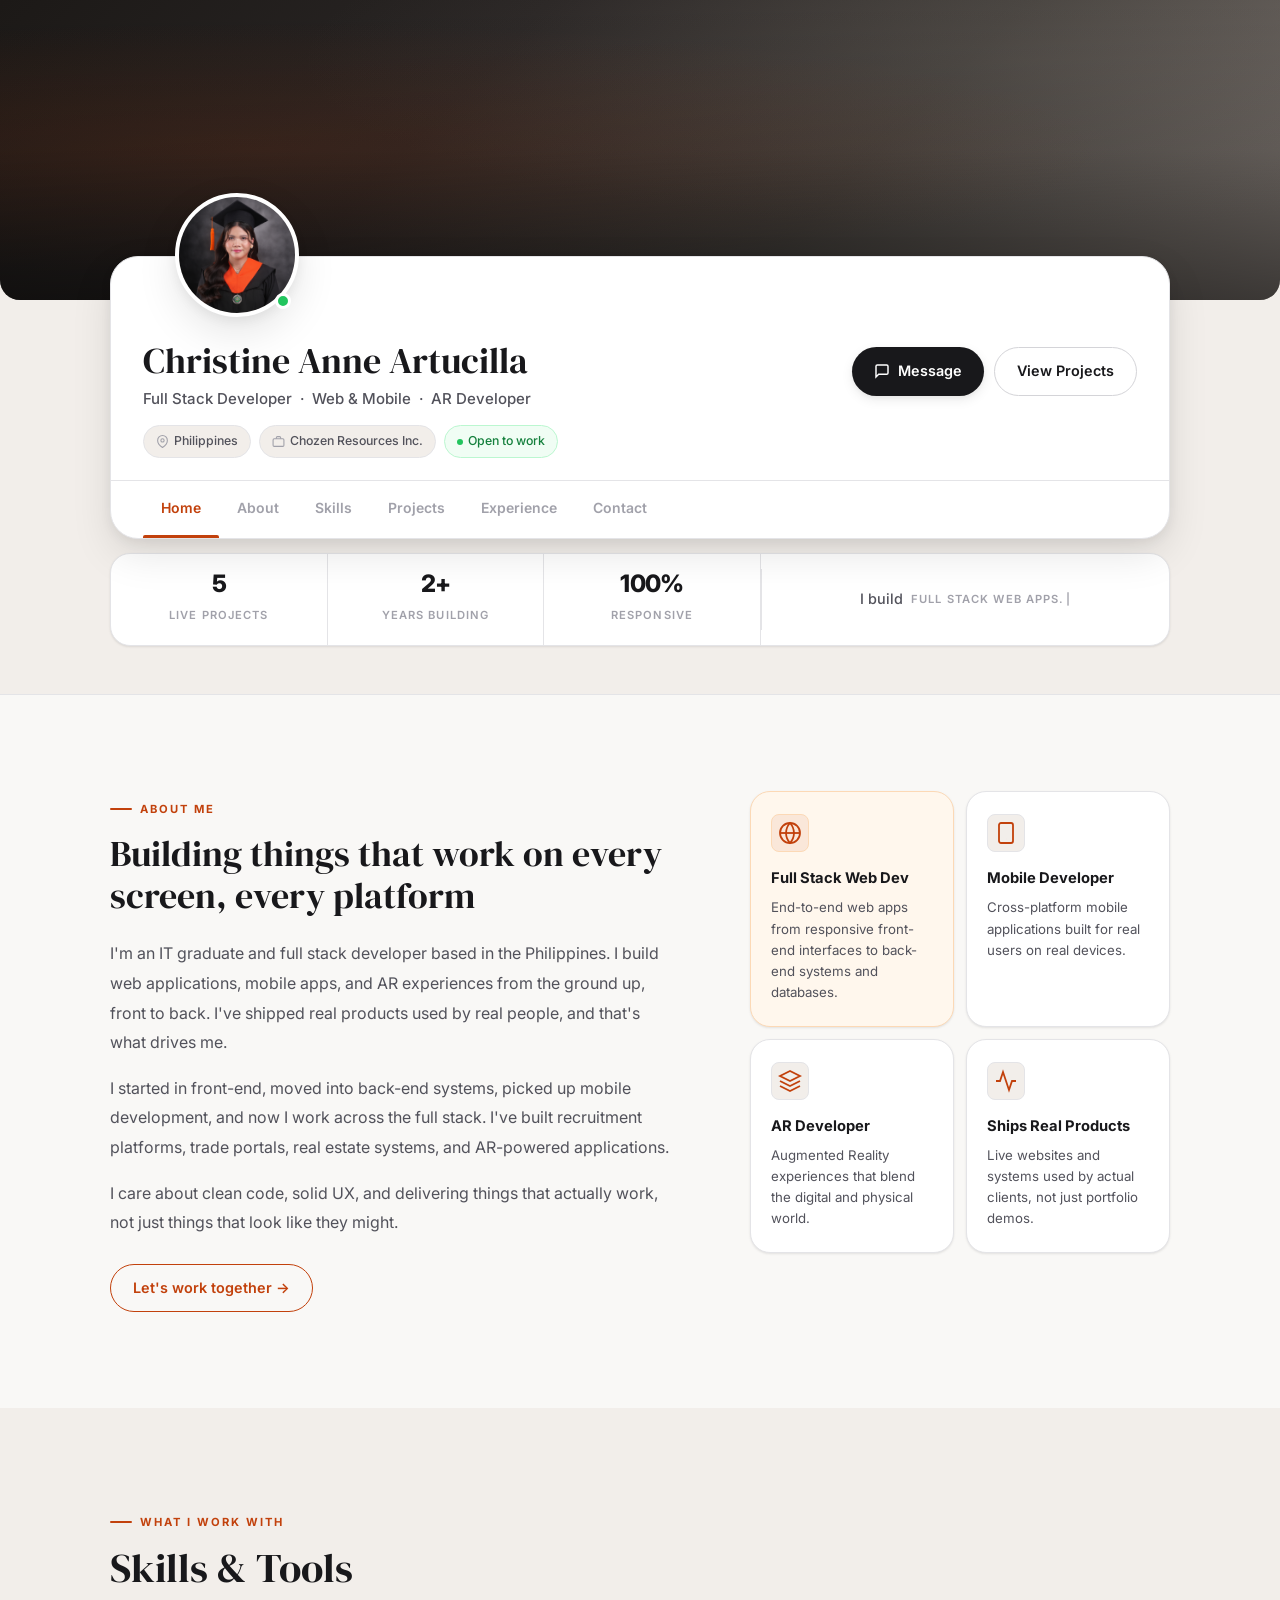
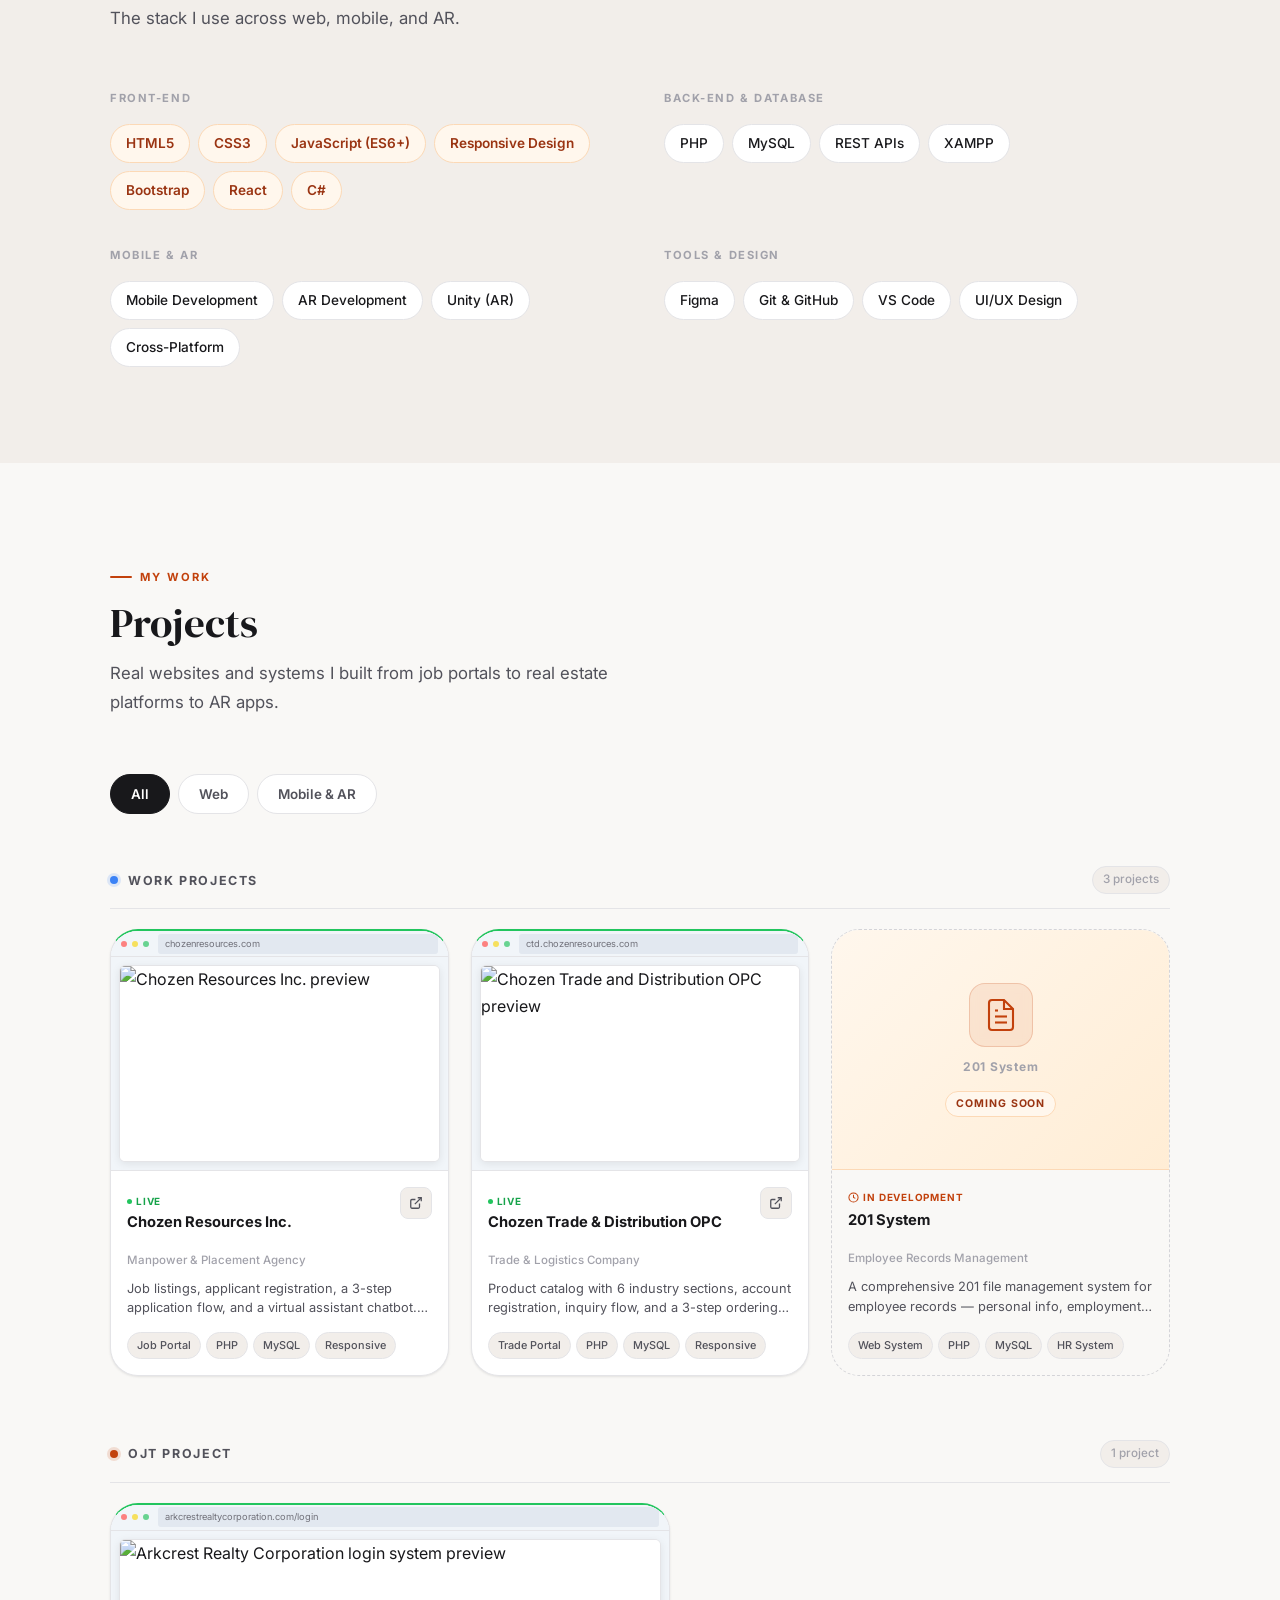
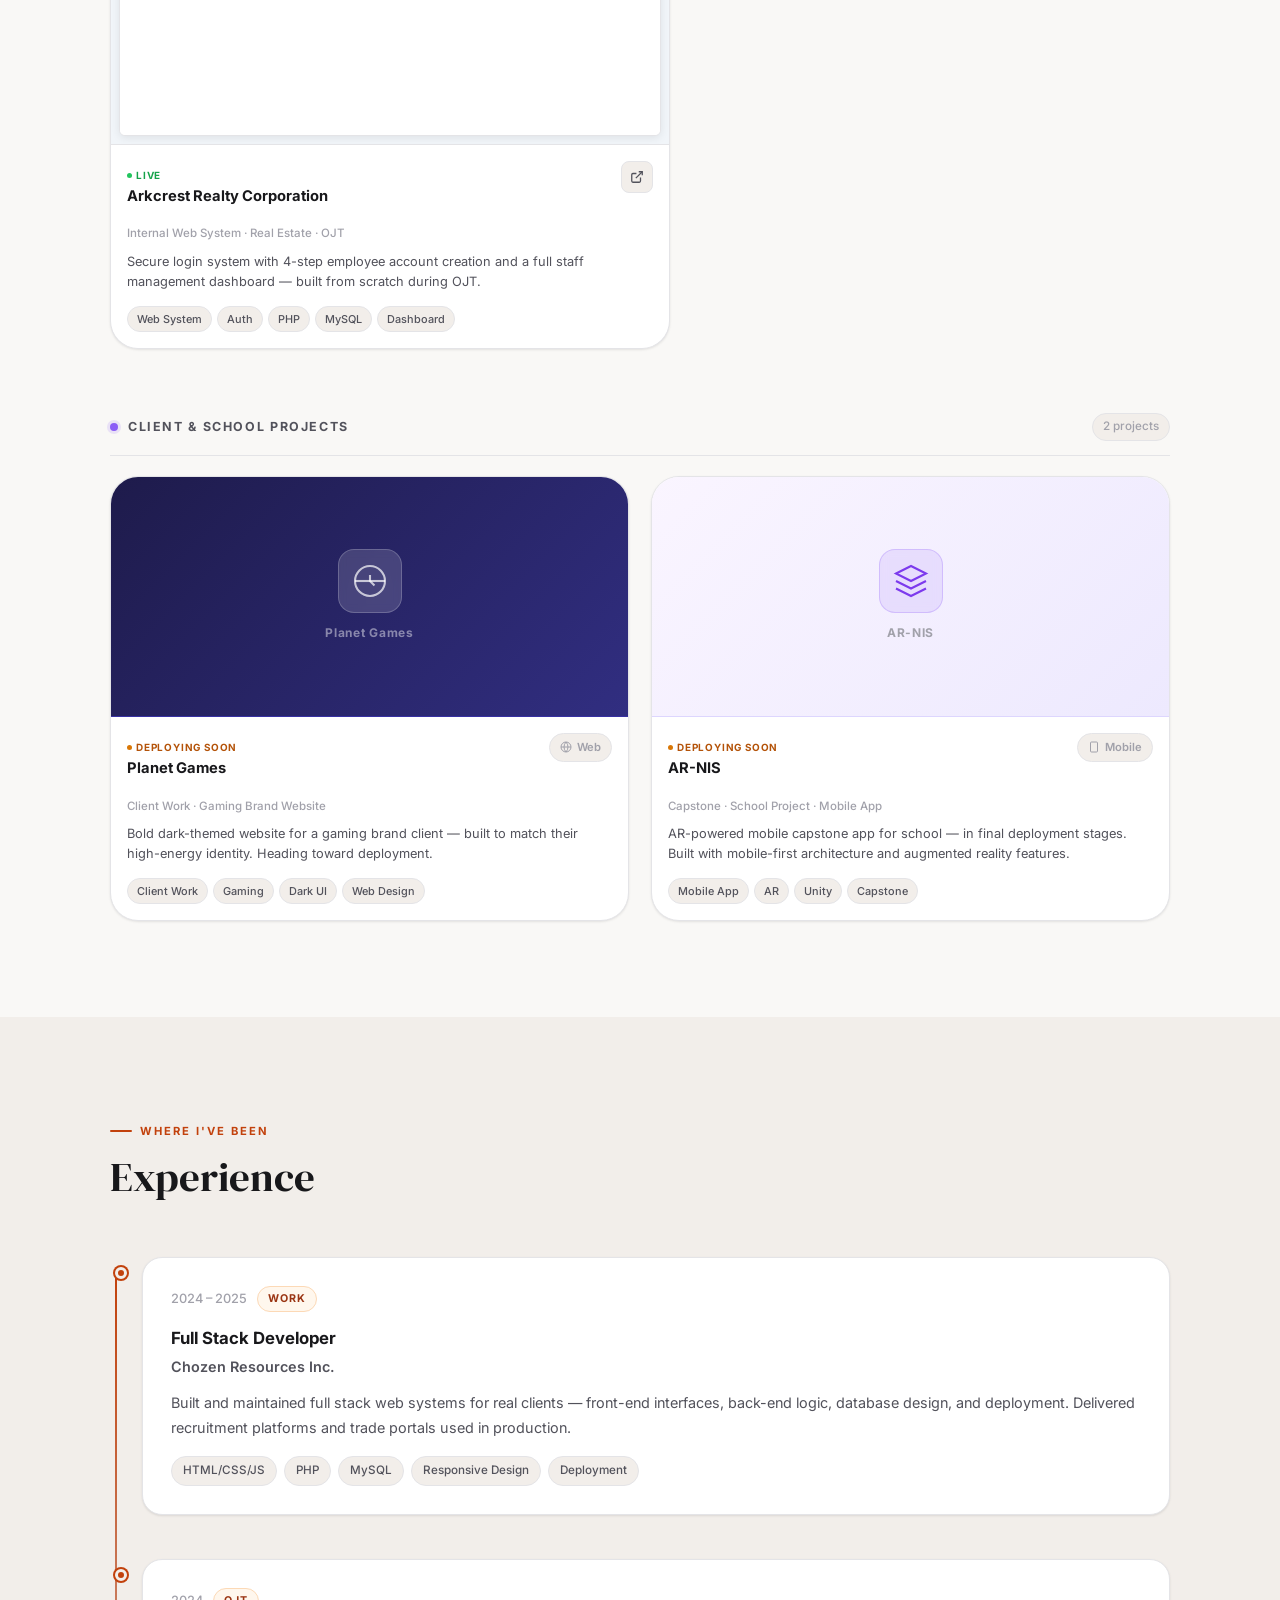
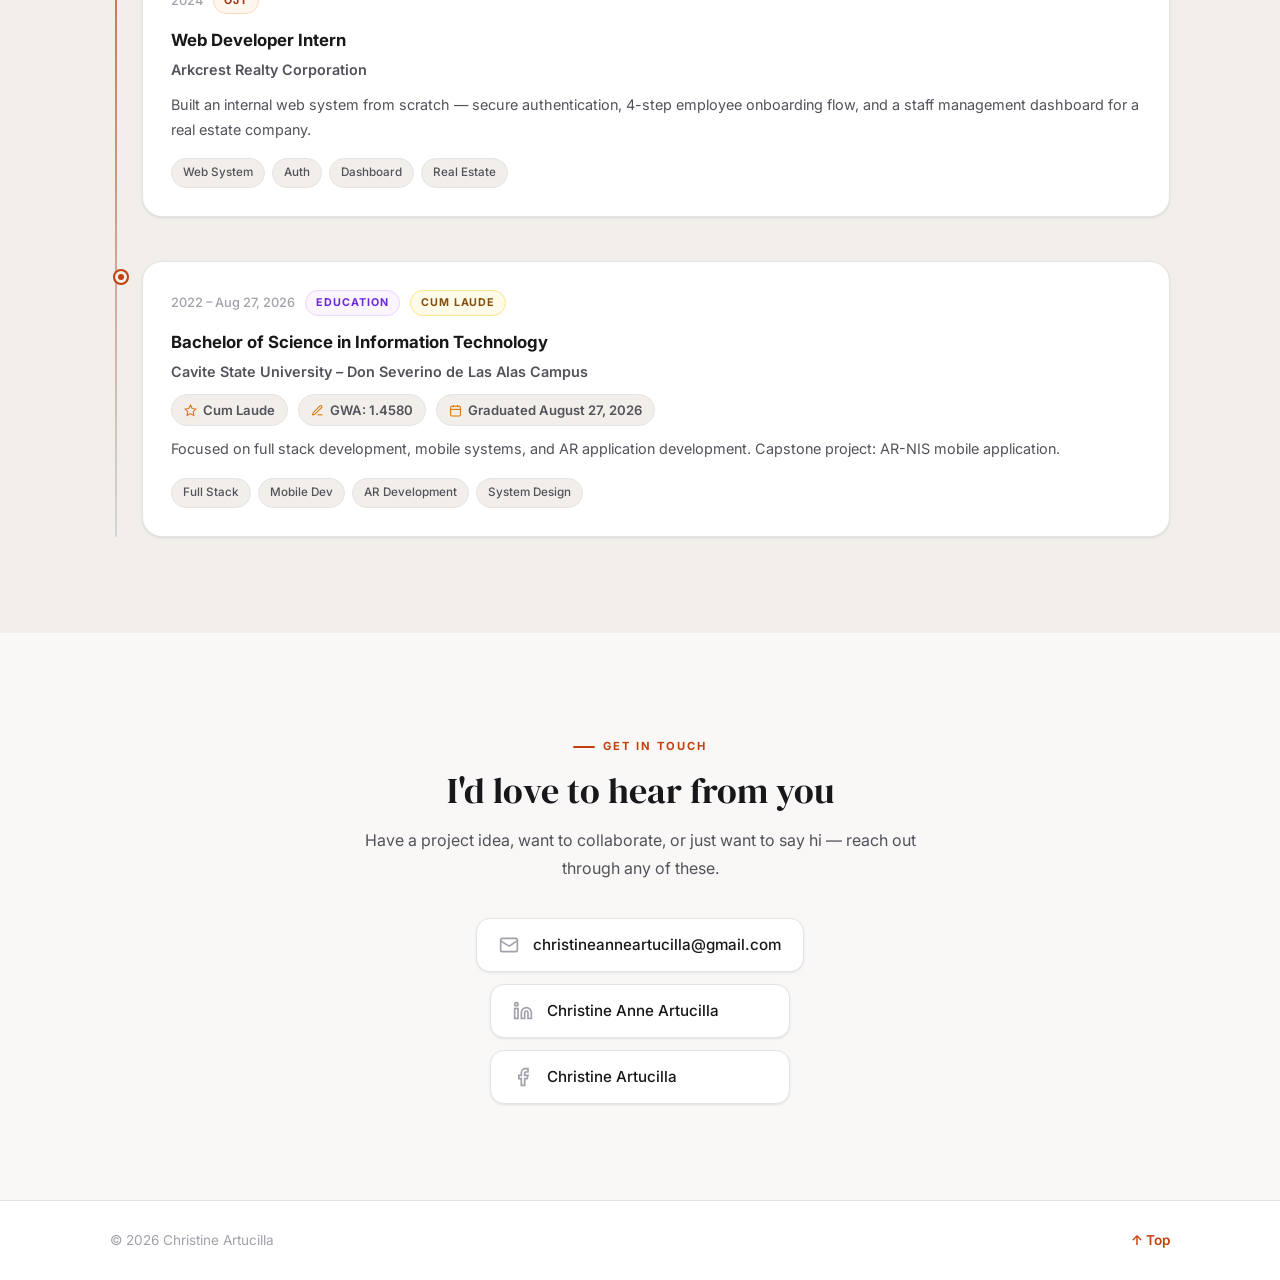
==== index.html @ 344e40ee "add QR code popups on contact links" ====
<!DOCTYPE html>
<html lang="en">
<head>
  <meta charset="UTF-8" />
  <meta name="viewport" content="width=device-width, initial-scale=1.0" />
  <title>Christine Anne Artucilla — Full Stack Developer</title>
  <link rel="preconnect" href="https://fonts.googleapis.com" />
  <link rel="preconnect" href="https://fonts.gstatic.com" crossorigin />
  <link href="https://fonts.googleapis.com/css2?family=DM+Serif+Display:ital@0;1&family=Inter:wght@400;500;600;700&display=swap" rel="stylesheet" />
  <link rel="stylesheet" href="css/style.css" />
</head>
<body>

  <main>

    <!-- ─── HERO ─────────────────────────────────────────── -->
    <section class="hero" id="hero" aria-label="Introduction">

      <!-- Cover photo -->
      <div class="cover-photo">
        <div class="cover-overlay" aria-hidden="true"></div>
        <!-- decorative text on cover -->
        <div class="cover-text" aria-hidden="true">
          <span>Full Stack Developer</span>
          <span>·</span>
          <span>Web &amp; Mobile</span>
          <span>·</span>
          <span>AR Developer</span>
          <span>·</span>
          <span>Philippines 🇵🇭</span>
        </div>
      </div>

      <!-- Profile card -->
      <div class="container">
        <div class="profile-card">

          <!-- Avatar -->
          <div class="profile-avatar-wrap">
            <img src="Profile/PROFILE 1.png" alt="Christine Artucilla" class="profile-avatar" id="profileAvatar" />
            <span class="profile-status-dot" aria-label="Available for opportunities"></span>
          </div>

          <!-- Info + actions row -->
          <div class="profile-info">
            <div class="profile-meta">
              <h1 class="profile-name">Christine Anne Artucilla</h1>
              <p class="profile-title">Full Stack Developer &nbsp;·&nbsp; Web &amp; Mobile &nbsp;·&nbsp; AR Developer</p>
              <div class="profile-badges">
                <span class="profile-badge">
                  <svg width="13" height="13" viewBox="0 0 24 24" fill="none" stroke="currentColor" stroke-width="2" aria-hidden="true"><path d="M21 10c0 7-9 13-9 13s-9-6-9-13a9 9 0 0 1 18 0z"/><circle cx="12" cy="10" r="3"/></svg>
                  Philippines
                </span>
                <span class="profile-badge">
                  <svg width="13" height="13" viewBox="0 0 24 24" fill="none" stroke="currentColor" stroke-width="2" aria-hidden="true"><rect x="2" y="7" width="20" height="14" rx="2"/><path d="M16 7V5a2 2 0 0 0-2-2h-4a2 2 0 0 0-2 2v2"/></svg>
                  Chozen Resources Inc.
                </span>
                <span class="profile-badge profile-badge--green">
                  <span class="mini-dot" aria-hidden="true"></span>
                  Open to work
                </span>
              </div>
            </div>

            <div class="profile-actions">
              <a href="#contact" class="btn btn-primary">
                <svg width="16" height="16" viewBox="0 0 24 24" fill="none" stroke="currentColor" stroke-width="2.2" aria-hidden="true"><path d="M21 15a2 2 0 0 1-2 2H7l-4 4V5a2 2 0 0 1 2-2h14a2 2 0 0 1 2 2z"/></svg>
                Message
              </a>
              <a href="#projects" class="btn btn-ghost">View Projects</a>
            </div>
          </div>

          <!-- Tabs -->
          <nav class="profile-tabs" aria-label="Profile sections">
            <a href="index.html"  class="profile-tab" data-tab="home">Home</a>
            <a href="#about"      class="profile-tab" data-tab="about">About</a>
            <a href="#skills"     class="profile-tab" data-tab="skills">Skills</a>
            <a href="#projects"   class="profile-tab" data-tab="projects">Projects</a>
            <a href="#experience" class="profile-tab" data-tab="experience">Experience</a>
            <a href="#contact"    class="profile-tab" data-tab="contact">Contact</a>
            <span class="tab-indicator" aria-hidden="true"></span>
          </nav>
        </div>

        <!-- Stats strip -->
        <div class="profile-stats">
          <div class="profile-stat">
            <strong>5</strong>
            <span>Live Projects</span>
          </div>
          <div class="profile-stat">
            <strong>2+</strong>
            <span>Years Building</span>
          </div>
          <div class="profile-stat">
            <strong>100%</strong>
            <span>Responsive</span>
          </div>
          <div class="profile-stat typed-stat">
            I build&nbsp;
            <span class="typed-wrap" aria-live="polite">
              <span id="typed"></span><span class="caret" aria-hidden="true">|</span>
            </span>
          </div>
        </div>
      </div>

    </section>

    <!-- ─── ABOUT ─────────────────────────────────────────── -->
    <section id="about" class="section" aria-labelledby="about-heading">
      <div class="container about-grid">

        <div class="about-text reveal">
          <span class="section-label">About me</span>
          <h2 id="about-heading">Building things that work on every screen, every platform</h2>
          <p>
            I'm an IT graduate and full stack developer based in the Philippines. I build web applications, mobile apps, and AR experiences from the ground up, front to back. I've shipped real products used by real people, and that's what drives me.
          </p>
          <p>
            I started in front-end, moved into back-end systems, picked up mobile development, and now I work across the full stack. I've built recruitment platforms, trade portals, real estate systems, and AR-powered applications.
          </p>
          <p>
            I care about clean code, solid UX, and delivering things that actually work, not just things that look like they might.
          </p>
          <a class="btn btn-outline" href="#contact">Let's work together →</a>
        </div>

        <div class="about-cards reveal reveal--delay">
          <div class="about-card about-card--accent">
            <div class="about-card-icon" aria-hidden="true">
              <svg width="24" height="24" viewBox="0 0 24 24" fill="none" stroke="currentColor" stroke-width="1.8"><circle cx="12" cy="12" r="10"/><line x1="2" y1="12" x2="22" y2="12"/><path d="M12 2a15.3 15.3 0 0 1 4 10 15.3 15.3 0 0 1-4 10 15.3 15.3 0 0 1-4-10 15.3 15.3 0 0 1 4-10z"/></svg>
            </div>
            <strong>Full Stack Web Dev</strong>
            <p>End-to-end web apps from responsive front-end interfaces to back-end systems and databases.</p>
          </div>
          <div class="about-card">
            <div class="about-card-icon" aria-hidden="true">
              <svg width="24" height="24" viewBox="0 0 24 24" fill="none" stroke="currentColor" stroke-width="1.8"><rect x="5" y="2" width="14" height="20" rx="2"/><line x1="12" y1="18" x2="12.01" y2="18"/></svg>
            </div>
            <strong>Mobile Developer</strong>
            <p>Cross-platform mobile applications built for real users on real devices.</p>
          </div>
          <div class="about-card">
            <div class="about-card-icon" aria-hidden="true">
              <svg width="24" height="24" viewBox="0 0 24 24" fill="none" stroke="currentColor" stroke-width="1.8"><path d="M12 2L2 7l10 5 10-5-10-5z"/><path d="M2 17l10 5 10-5"/><path d="M2 12l10 5 10-5"/></svg>
            </div>
            <strong>AR Developer</strong>
            <p>Augmented Reality experiences that blend the digital and physical world.</p>
          </div>
          <div class="about-card">
            <div class="about-card-icon" aria-hidden="true">
              <svg width="24" height="24" viewBox="0 0 24 24" fill="none" stroke="currentColor" stroke-width="1.8"><polyline points="22 12 18 12 15 21 9 3 6 12 2 12"/></svg>
            </div>
            <strong>Ships Real Products</strong>
            <p>Live websites and systems used by actual clients, not just portfolio demos.</p>
          </div>
        </div>

      </div>
    </section>

    <!-- ─── SKILLS ─────────────────────────────────────────── -->
    <section id="skills" class="section section-tinted" aria-labelledby="skills-heading">
      <div class="container">
        <div class="section-intro reveal">
          <span class="section-label">What I work with</span>
          <h2 id="skills-heading">Skills &amp; Tools</h2>
          <p>The stack I use across web, mobile, and AR.</p>
        </div>

        <div class="skills-grid reveal">
          <div class="skill-group">
            <h3 class="skill-group-title">Front-End</h3>
            <div class="skill-pills">
              <span class="skill-pill skill-pill--core">HTML5</span>
              <span class="skill-pill skill-pill--core">CSS3</span>
              <span class="skill-pill skill-pill--core">JavaScript (ES6+)</span>
              <span class="skill-pill skill-pill--core">Responsive Design</span>
              <span class="skill-pill skill-pill--core">Bootstrap</span>
              <span class="skill-pill skill-pill--core">React</span>
              <span class="skill-pill skill-pill--core">C#</span>
            </div>
          </div>
          <div class="skill-group">
            <h3 class="skill-group-title">Back-End &amp; Database</h3>
            <div class="skill-pills">
              <span class="skill-pill">PHP</span>
              <span class="skill-pill">MySQL</span>
              <span class="skill-pill">REST APIs</span>
              <span class="skill-pill">XAMPP</span>
            </div>
          </div>
          <div class="skill-group">
            <h3 class="skill-group-title">Mobile &amp; AR</h3>
            <div class="skill-pills">
              <span class="skill-pill">Mobile Development</span>
              <span class="skill-pill">AR Development</span>
              <span class="skill-pill">Unity (AR)</span>
              <span class="skill-pill">Cross-Platform</span>
            </div>
          </div>
          <div class="skill-group">
            <h3 class="skill-group-title">Tools &amp; Design</h3>
            <div class="skill-pills">
              <span class="skill-pill">Figma</span>
              <span class="skill-pill">Git &amp; GitHub</span>
              <span class="skill-pill">VS Code</span>
              <span class="skill-pill">UI/UX Design</span>
            </div>
          </div>
        </div>
      </div>
    </section>

    <!-- ─── PROJECTS ─────────────────────────────────────────── -->
    <section id="projects" class="section" aria-labelledby="projects-heading">
      <div class="container">

        <div class="section-intro reveal">
          <span class="section-label">My work</span>
          <h2 id="projects-heading">Projects</h2>
          <p>Real websites and systems I built from job portals to real estate platforms to AR apps.</p>
        </div>

        <!-- ── Filter tabs ── -->
        <div class="proj-filters reveal">
          <button class="proj-filter proj-filter--active" data-filter="all">All</button>
          <button class="proj-filter" data-filter="web">Web</button>
          <button class="proj-filter" data-filter="mobile">Mobile &amp; AR</button>
        </div>

        <!-- ══ WORK PROJECTS ══ -->
        <div class="proj-group reveal" data-group="work">
          <div class="proj-group-header">
            <span class="proj-group-dot proj-group-dot--blue"></span>
            <span class="proj-group-title">Work Projects</span>
            <span class="proj-group-count">3 projects</span>
          </div>

          <div class="proj-3col-grid">

            <!-- Chozen Resources -->
            <article class="proj-card proj-card--live" data-tags="web">
              <a href="https://chozenresources.com" target="_blank" rel="noopener noreferrer"
                 class="proj-thumb" aria-label="Open Chozen Resources Inc.">
                <div class="proj-browser-bar" aria-hidden="true">
                  <span class="dot r"></span><span class="dot y"></span><span class="dot g"></span>
                  <span class="proj-url">chozenresources.com</span>
                </div>
                <div class="proj-thumb-frame">
                  <img
                    src="https://api.microlink.io/?url=https://chozenresources.com&screenshot=true&meta=false&embed=screenshot.url&type=png"
                    alt="Chozen Resources Inc. preview"
                    class="proj-thumb-img"
                    loading="lazy"
                  />
                  <div class="proj-thumb-overlay" aria-hidden="true">
                    <span class="proj-visit-pill">
                      <svg width="12" height="12" viewBox="0 0 24 24" fill="none" stroke="currentColor" stroke-width="2.5"><path d="M18 13v6a2 2 0 0 1-2 2H5a2 2 0 0 1-2-2V8a2 2 0 0 1 2-2h6"/><polyline points="15 3 21 3 21 9"/><line x1="10" y1="14" x2="21" y2="3"/></svg>
                      Visit live site
                    </span>
                  </div>
                </div>
              </a>
              <div class="proj-body">
                <div class="proj-top">
                  <div>
                    <div class="proj-status proj-status--live">
                      <span class="proj-status-dot"></span>Live
                    </div>
                    <h3 class="proj-name">Chozen Resources Inc.</h3>
                    <p class="proj-role">Manpower &amp; Placement Agency</p>
                  </div>
                  <a href="https://chozenresources.com" target="_blank" rel="noopener noreferrer" class="proj-link-btn" aria-label="Visit Chozen Resources">
                    <svg width="14" height="14" viewBox="0 0 24 24" fill="none" stroke="currentColor" stroke-width="2.2"><path d="M18 13v6a2 2 0 0 1-2 2H5a2 2 0 0 1-2-2V8a2 2 0 0 1 2-2h6"/><polyline points="15 3 21 3 21 9"/><line x1="10" y1="14" x2="21" y2="3"/></svg>
                  </a>
                </div>
                <p class="proj-desc">Job listings, applicant registration, a 3-step application flow, and a virtual assistant chatbot. DOLE &amp; SEC registered.</p>
                <div class="proj-tags">
                  <span>Job Portal</span><span>PHP</span><span>MySQL</span><span>Responsive</span>
                </div>
              </div>
            </article>

            <!-- Chozen Trade -->
            <article class="proj-card proj-card--live" data-tags="web">
              <a href="https://ctd.chozenresources.com" target="_blank" rel="noopener noreferrer"
                 class="proj-thumb" aria-label="Open Chozen Trade and Distribution OPC">
                <div class="proj-browser-bar" aria-hidden="true">
                  <span class="dot r"></span><span class="dot y"></span><span class="dot g"></span>
                  <span class="proj-url">ctd.chozenresources.com</span>
                </div>
                <div class="proj-thumb-frame">
                  <img
                    src="https://api.microlink.io/?url=https://ctd.chozenresources.com&screenshot=true&meta=false&embed=screenshot.url&type=png"
                    alt="Chozen Trade and Distribution OPC preview"
                    class="proj-thumb-img"
                    loading="lazy"
                  />
                  <div class="proj-thumb-overlay" aria-hidden="true">
                    <span class="proj-visit-pill">
                      <svg width="12" height="12" viewBox="0 0 24 24" fill="none" stroke="currentColor" stroke-width="2.5"><path d="M18 13v6a2 2 0 0 1-2 2H5a2 2 0 0 1-2-2V8a2 2 0 0 1 2-2h6"/><polyline points="15 3 21 3 21 9"/><line x1="10" y1="14" x2="21" y2="3"/></svg>
                      Visit live site
                    </span>
                  </div>
                </div>
              </a>
              <div class="proj-body">
                <div class="proj-top">
                  <div>
                    <div class="proj-status proj-status--live">
                      <span class="proj-status-dot"></span>Live
                    </div>
                    <h3 class="proj-name">Chozen Trade &amp; Distribution OPC</h3>
                    <p class="proj-role">Trade &amp; Logistics Company</p>
                  </div>
                  <a href="https://ctd.chozenresources.com" target="_blank" rel="noopener noreferrer" class="proj-link-btn" aria-label="Visit Chozen Trade">
                    <svg width="14" height="14" viewBox="0 0 24 24" fill="none" stroke="currentColor" stroke-width="2.2"><path d="M18 13v6a2 2 0 0 1-2 2H5a2 2 0 0 1-2-2V8a2 2 0 0 1 2-2h6"/><polyline points="15 3 21 3 21 9"/><line x1="10" y1="14" x2="21" y2="3"/></svg>
                  </a>
                </div>
                <p class="proj-desc">Product catalog with 6 industry sections, account registration, inquiry flow, and a 3-step ordering process. SEC &amp; DTI registered.</p>
                <div class="proj-tags">
                  <span>Trade Portal</span><span>PHP</span><span>MySQL</span><span>Responsive</span>
                </div>
              </div>
            </article>

            <!-- 201 System — coming soon -->
            <article class="proj-card proj-card--coming" data-tags="web">
              <div class="proj-thumb proj-thumb--placeholder proj-thumb--warm">
                <div class="proj-placeholder-icon" aria-hidden="true">
                  <svg width="36" height="36" viewBox="0 0 24 24" fill="none" stroke="currentColor" stroke-width="1.4"><path d="M14 2H6a2 2 0 0 0-2 2v16a2 2 0 0 0 2 2h12a2 2 0 0 0 2-2V8z"/><polyline points="14 2 14 8 20 8"/><line x1="16" y1="13" x2="8" y2="13"/><line x1="16" y1="17" x2="8" y2="17"/><polyline points="10 9 9 9 8 9"/></svg>
                </div>
                <span class="proj-placeholder-label">201 System</span>
                <span class="proj-coming-badge">Coming soon</span>
              </div>
              <div class="proj-body">
                <div class="proj-top">
                  <div>
                    <div class="proj-status proj-status--building">
                      <svg width="11" height="11" viewBox="0 0 24 24" fill="none" stroke="currentColor" stroke-width="2.2" aria-hidden="true"><circle cx="12" cy="12" r="10"/><polyline points="12 6 12 12 16 14"/></svg>
                      In development
                    </div>
                    <h3 class="proj-name">201 System</h3>
                    <p class="proj-role">Employee Records Management</p>
                  </div>
                </div>
                <p class="proj-desc">A comprehensive 201 file management system for employee records — personal info, employment history, documents, and HR workflows.</p>
                <div class="proj-tags">
                  <span>Web System</span><span>PHP</span><span>MySQL</span><span>HR System</span>
                </div>
              </div>
            </article>

          </div>
        </div>

        <!-- ══ OJT PROJECT ══ -->
        <div class="proj-group reveal" data-group="ojt">
          <div class="proj-group-header">
            <span class="proj-group-dot proj-group-dot--orange"></span>
            <span class="proj-group-title">OJT Project</span>
            <span class="proj-group-count">1 project</span>
          </div>

          <!-- Full width — solo card -->
          <div class="proj-solo-grid">

            <article class="proj-card proj-card--live" data-tags="web">
              <a href="https://arkcrestrealtycorporation.com/login" target="_blank" rel="noopener noreferrer"
                 class="proj-thumb proj-thumb--wide" aria-label="Open Arkcrest Realty Corporation">
                <div class="proj-browser-bar" aria-hidden="true">
                  <span class="dot r"></span><span class="dot y"></span><span class="dot g"></span>
                  <span class="proj-url">arkcrestrealtycorporation.com/login</span>
                </div>
                <div class="proj-thumb-frame">
                  <img
                    src="https://api.microlink.io/?url=https://arkcrestrealtycorporation.com/login&screenshot=true&meta=false&embed=screenshot.url&type=png"
                    alt="Arkcrest Realty Corporation login system preview"
                    class="proj-thumb-img"
                    loading="lazy"
                  />
                  <div class="proj-thumb-overlay" aria-hidden="true">
                    <span class="proj-visit-pill">
                      <svg width="12" height="12" viewBox="0 0 24 24" fill="none" stroke="currentColor" stroke-width="2.5"><path d="M18 13v6a2 2 0 0 1-2 2H5a2 2 0 0 1-2-2V8a2 2 0 0 1 2-2h6"/><polyline points="15 3 21 3 21 9"/><line x1="10" y1="14" x2="21" y2="3"/></svg>
                      Visit live site
                    </span>
                  </div>
                </div>
              </a>
              <div class="proj-body">
                <div class="proj-top">
                  <div>
                    <div class="proj-status proj-status--live">
                      <span class="proj-status-dot"></span>Live
                    </div>
                    <h3 class="proj-name">Arkcrest Realty Corporation</h3>
                    <p class="proj-role">Internal Web System · Real Estate · OJT</p>
                  </div>
                  <a href="https://arkcrestrealtycorporation.com/login" target="_blank" rel="noopener noreferrer" class="proj-link-btn" aria-label="Visit Arkcrest Realty">
                    <svg width="14" height="14" viewBox="0 0 24 24" fill="none" stroke="currentColor" stroke-width="2.2"><path d="M18 13v6a2 2 0 0 1-2 2H5a2 2 0 0 1-2-2V8a2 2 0 0 1 2-2h6"/><polyline points="15 3 21 3 21 9"/><line x1="10" y1="14" x2="21" y2="3"/></svg>
                  </a>
                </div>
                <p class="proj-desc">Secure login system with 4-step employee account creation and a full staff management dashboard — built from scratch during OJT.</p>
                <div class="proj-tags">
                  <span>Web System</span><span>Auth</span><span>PHP</span><span>MySQL</span><span>Dashboard</span>
                </div>
              </div>
            </article>

          </div>
        </div>

        <!-- ══ CLIENT & SCHOOL PROJECTS ══ -->
        <div class="proj-group reveal" data-group="client">
          <div class="proj-group-header">
            <span class="proj-group-dot proj-group-dot--purple"></span>
            <span class="proj-group-title">Client &amp; School Projects</span>
            <span class="proj-group-count">2 projects</span>
          </div>

          <div class="proj-featured-grid">

            <!-- Planet Games — client website -->
            <article class="proj-card" data-tags="web">
              <div class="proj-thumb proj-thumb--placeholder proj-thumb--dark">
                <div class="proj-placeholder-icon" aria-hidden="true">
                  <svg width="36" height="36" viewBox="0 0 24 24" fill="none" stroke="currentColor" stroke-width="1.4"><circle cx="12" cy="12" r="10"/><path d="M12 8v4l3 3"/><line x1="2" y1="12" x2="22" y2="12"/></svg>
                </div>
                <span class="proj-placeholder-label">Planet Games</span>
              </div>
              <div class="proj-body">
                <div class="proj-top">
                  <div>
                    <div class="proj-status proj-status--soon">
                      <span class="proj-status-dot proj-status-dot--soon"></span>Deploying soon
                    </div>
                    <h3 class="proj-name">Planet Games</h3>
                    <p class="proj-role">Client Work · Gaming Brand Website</p>
                  </div>
                  <span class="proj-platform-badge">
                    <svg width="12" height="12" viewBox="0 0 24 24" fill="none" stroke="currentColor" stroke-width="2"><circle cx="12" cy="12" r="10"/><line x1="2" y1="12" x2="22" y2="12"/><path d="M12 2a15.3 15.3 0 0 1 4 10 15.3 15.3 0 0 1-4 10 15.3 15.3 0 0 1-4-10 15.3 15.3 0 0 1 4-10z"/></svg>
                    Web
                  </span>
                </div>
                <p class="proj-desc">Bold dark-themed website for a gaming brand client — built to match their high-energy identity. Heading toward deployment.</p>
                <div class="proj-tags">
                  <span>Client Work</span><span>Gaming</span><span>Dark UI</span><span>Web Design</span>
                </div>
              </div>
            </article>

            <!-- AR-NIS — school capstone -->
            <article class="proj-card" data-tags="mobile">
              <div class="proj-thumb proj-thumb--placeholder proj-thumb--purple">
                <div class="proj-placeholder-icon" aria-hidden="true">
                  <svg width="36" height="36" viewBox="0 0 24 24" fill="none" stroke="currentColor" stroke-width="1.4"><path d="M12 2L2 7l10 5 10-5-10-5z"/><path d="M2 17l10 5 10-5"/><path d="M2 12l10 5 10-5"/></svg>
                </div>
                <span class="proj-placeholder-label">AR-NIS</span>
              </div>
              <div class="proj-body">
                <div class="proj-top">
                  <div>
                    <div class="proj-status proj-status--soon">
                      <span class="proj-status-dot proj-status-dot--soon"></span>Deploying soon
                    </div>
                    <h3 class="proj-name">AR-NIS</h3>
                    <p class="proj-role">Capstone · School Project · Mobile App</p>
                  </div>
                  <span class="proj-platform-badge">
                    <svg width="12" height="12" viewBox="0 0 24 24" fill="none" stroke="currentColor" stroke-width="2"><rect x="5" y="2" width="14" height="20" rx="2"/><line x1="12" y1="18" x2="12.01" y2="18"/></svg>
                    Mobile
                  </span>
                </div>
                <p class="proj-desc">AR-powered mobile capstone app for school — in final deployment stages. Built with mobile-first architecture and augmented reality features.</p>
                <div class="proj-tags">
                  <span>Mobile App</span><span>AR</span><span>Unity</span><span>Capstone</span>
                </div>
              </div>
            </article>

          </div>
        </div>

      </div>
    </section>

    <!-- ─── EXPERIENCE ─────────────────────────────────────────── -->
    <section id="experience" class="section section-tinted" aria-labelledby="exp-heading">
      <div class="container">
        <div class="section-intro reveal">
          <span class="section-label">Where I've been</span>
          <h2 id="exp-heading">Experience</h2>
        </div>

        <div class="timeline reveal">

          <div class="timeline-item">
            <div class="timeline-dot" aria-hidden="true"></div>
            <div class="timeline-body">
              <div class="timeline-meta">
                <span class="timeline-date">2024 – 2025</span>
                <span class="timeline-badge">Work</span>
              </div>
              <h3>Full Stack Developer</h3>
              <p class="timeline-company">Chozen Resources Inc.</p>
              <p>Built and maintained full stack web systems for real clients — front-end interfaces, back-end logic, database design, and deployment. Delivered recruitment platforms and trade portals used in production.</p>
              <div class="timeline-tags">
                <span>HTML/CSS/JS</span><span>PHP</span><span>MySQL</span><span>Responsive Design</span><span>Deployment</span>
              </div>
            </div>
          </div>

          <div class="timeline-item">
            <div class="timeline-dot" aria-hidden="true"></div>
            <div class="timeline-body">
              <div class="timeline-meta">
                <span class="timeline-date">2024</span>
                <span class="timeline-badge">OJT</span>
              </div>
              <h3>Web Developer Intern</h3>
              <p class="timeline-company">Arkcrest Realty Corporation</p>
              <p>Built an internal web system from scratch — secure authentication, 4-step employee onboarding flow, and a staff management dashboard for a real estate company.</p>
              <div class="timeline-tags">
                <span>Web System</span><span>Auth</span><span>Dashboard</span><span>Real Estate</span>
              </div>
            </div>
          </div>

          <div class="timeline-item">
            <div class="timeline-dot" aria-hidden="true"></div>
            <div class="timeline-body">
              <div class="timeline-meta">
                <span class="timeline-date">2022 – Aug 27, 2026</span>
                <span class="timeline-badge timeline-badge--edu">Education</span>
                <span class="timeline-badge timeline-badge--honor">Cum Laude</span>
              </div>
              <h3>Bachelor of Science in Information Technology</h3>
              <p class="timeline-company">Cavite State University – Don Severino de Las Alas Campus</p>
              <div class="timeline-honors">
                <span class="honor-item">
                  <svg width="13" height="13" viewBox="0 0 24 24" fill="none" stroke="currentColor" stroke-width="2"><polygon points="12 2 15.09 8.26 22 9.27 17 14.14 18.18 21.02 12 17.77 5.82 21.02 7 14.14 2 9.27 8.91 8.26 12 2"/></svg>
                  Cum Laude
                </span>
                <span class="honor-item">
                  <svg width="13" height="13" viewBox="0 0 24 24" fill="none" stroke="currentColor" stroke-width="2"><path d="M12 20h9"/><path d="M16.5 3.5a2.121 2.121 0 0 1 3 3L7 19l-4 1 1-4L16.5 3.5z"/></svg>
                  GWA: 1.4580
                </span>
                <span class="honor-item">
                  <svg width="13" height="13" viewBox="0 0 24 24" fill="none" stroke="currentColor" stroke-width="2"><rect x="3" y="4" width="18" height="18" rx="2"/><line x1="16" y1="2" x2="16" y2="6"/><line x1="8" y1="2" x2="8" y2="6"/><line x1="3" y1="10" x2="21" y2="10"/></svg>
                  Graduated August 27, 2026
                </span>
              </div>
              <p>Focused on full stack development, mobile systems, and AR application development. Capstone project: AR-NIS mobile application.</p>
              <div class="timeline-tags">
                <span>Full Stack</span><span>Mobile Dev</span><span>AR Development</span><span>System Design</span>
              </div>
            </div>
          </div>

        </div>
      </div>
    </section>

    <!-- ─── CONTACT ─────────────────────────────────────────── -->
    <section id="contact" class="section" aria-labelledby="contact-heading">
      <div class="container">

        <div class="contact-centered reveal">
          <span class="section-label">Get in touch</span>
          <h2 id="contact-heading">I'd love to hear from you</h2>
          <p>Have a project idea, want to collaborate, or just want to say hi — reach out through any of these.</p>

          <div class="contact-links contact-links--centered">
            <a href="https://mail.google.com/mail/?view=cm&to=christineanneartucilla@gmail.com" target="_blank" rel="noopener noreferrer" class="contact-link" aria-label="Send Christine an email">
              <svg aria-hidden="true" width="20" height="20" viewBox="0 0 24 24" fill="none" stroke="currentColor" stroke-width="2"><rect x="2" y="4" width="20" height="16" rx="2"/><path d="m22 7-8.97 5.7a1.94 1.94 0 0 1-2.06 0L2 7"/></svg>
              christineanneartucilla@gmail.com
              <div class="qr-popup" aria-hidden="true">
                <img src="QR/GMAIL QR.png" alt="Gmail QR Code" />
                <span>Scan to email</span>
              </div>
            </a>
            <a href="https://www.linkedin.com/in/christine-anne-artucilla-423169328" target="_blank" rel="noopener noreferrer" class="contact-link" aria-label="Christine's LinkedIn profile">
              <svg aria-hidden="true" width="20" height="20" viewBox="0 0 24 24" fill="none" stroke="currentColor" stroke-width="2"><path d="M16 8a6 6 0 0 1 6 6v7h-4v-7a2 2 0 0 0-2-2 2 2 0 0 0-2 2v7h-4v-7a6 6 0 0 1 6-6z"/><rect x="2" y="9" width="4" height="12"/><circle cx="4" cy="4" r="2"/></svg>
              Christine Anne Artucilla
              <div class="qr-popup" aria-hidden="true">
                <img src="QR/LINKEDIN QR.png" alt="LinkedIn QR Code" />
                <span>Scan to connect</span>
              </div>
            </a>
            <a href="https://www.facebook.com/share/1DXRpyQ999/" target="_blank" rel="noopener noreferrer" class="contact-link" aria-label="Christine's Facebook profile">
              <svg aria-hidden="true" width="20" height="20" viewBox="0 0 24 24" fill="none" stroke="currentColor" stroke-width="2"><path d="M18 2h-3a5 5 0 0 0-5 5v3H7v4h3v8h4v-8h3l1-4h-4V7a1 1 0 0 1 1-1h3z"/></svg>
              Christine Artucilla
              <div class="qr-popup" aria-hidden="true">
                <img src="QR/FACEBOOK QR.png" alt="Facebook QR Code" />
                <span>Scan to follow</span>
              </div>
            </a>
          </div>
        </div>

      </div>
    </section>

  </main>

  <!-- ─── FOOTER ─────────────────────────────────────────── -->
  <footer class="footer" aria-label="Site footer">
    <div class="container footer-inner">
      <span>© 2026 Christine Artucilla</span>
      <a href="#top" class="back-to-top" aria-label="Back to top">↑ Top</a>
    </div>
  </footer>

  <!-- Back to top button -->
  <button class="back-to-top-btn" id="backToTopBtn" aria-label="Back to top" title="Back to top">
    <svg width="18" height="18" viewBox="0 0 24 24" fill="none" stroke="currentColor" stroke-width="2.5" aria-hidden="true"><polyline points="18 15 12 9 6 15"/></svg>
  </button>

  <script src="js/script.js"></script>
</body>
</html>
---- css/style.css ----
/* ══════════════════════════════════════════════
   Christine Artucilla — Portfolio
   ══════════════════════════════════════════════ */

:root {
  --bg:          #f9f8f6;
  --bg-2:        #f2eeea;
  --surface:     #ffffff;
  --text:        #18181b;
  --text-2:      #52525b;
  --muted:       #a1a1aa;
  --border:      #e4e4e7;
  --border-2:    #d4d4d8;

  --accent:      #c2410c;
  --accent-bg:   #fff7ed;
  --accent-dark: #9a3412;

  --radius-sm:   8px;
  --radius-md:   14px;
  --radius-lg:   20px;
  --radius-xl:   28px;
  --radius-pill: 999px;

  --shadow-sm:   0 1px 3px rgba(0,0,0,0.06), 0 1px 2px rgba(0,0,0,0.04);
  --shadow-md:   0 4px 12px rgba(0,0,0,0.08), 0 2px 4px rgba(0,0,0,0.04);
  --shadow-lg:   0 16px 40px rgba(0,0,0,0.10), 0 4px 12px rgba(0,0,0,0.06);
  --shadow-xl:   0 24px 60px rgba(0,0,0,0.13), 0 8px 20px rgba(0,0,0,0.07);

  --t:      0.2s ease;
  --t-slow: 0.4s ease;

  --font-serif: 'DM Serif Display', Georgia, serif;
  --font-sans:  'Inter', system-ui, -apple-system, sans-serif;
}

/* ── Reset ─────────────────────────────────── */
*, *::before, *::after { box-sizing: border-box; margin: 0; padding: 0; }
html { scroll-behavior: smooth; }
body {
  font-family: var(--font-sans);
  background: var(--bg);
  color: var(--text);
  line-height: 1.7;
  overflow-x: hidden;
  -webkit-font-smoothing: antialiased;
  -moz-osx-font-smoothing: grayscale;
  font-size: 16px;
}
img    { max-width: 100%; display: block; }
a      { color: inherit; text-decoration: none; }
ul     { list-style: none; }
button { cursor: pointer; font: inherit; border: none; background: none; }
input, textarea { font: inherit; }

.container { width: min(1060px, calc(100% - 48px)); margin: 0 auto; }
.section    { padding: 96px 0; }
.section-tinted { background: var(--bg-2); }

/* ── Reveal ─────────────────────────────────── */
.reveal {
  opacity: 0;
  transform: translateY(28px);
  transition: opacity 0.7s ease, transform 0.7s ease;
}
.reveal.visible  { opacity: 1; transform: none; }
.reveal--delay   { transition-delay: 0.12s; }
.reveal--delay-2 { transition-delay: 0.22s; }

/* ── Section label ──────────────────────────── */
.section-label {
  display: inline-flex;
  align-items: center;
  gap: 8px;
  font-size: 0.7rem;
  font-weight: 700;
  letter-spacing: 0.18em;
  text-transform: uppercase;
  color: var(--accent);
  margin-bottom: 14px;
}
.section-label::before {
  content: '';
  width: 22px; height: 2px;
  background: var(--accent);
  border-radius: 2px;
  flex-shrink: 0;
}
.section-intro { max-width: 560px; margin-bottom: 56px; }
.section-intro h2 {
  font-family: var(--font-serif);
  font-size: clamp(2rem, 3.2vw, 2.75rem);
  line-height: 1.12;
  margin-bottom: 12px;
  font-weight: 400;
}
.section-intro p { color: var(--text-2); font-size: 1.05rem; line-height: 1.75; }

/* ══════════════════════════════════════════════
   BUTTONS
   ══════════════════════════════════════════════ */
.btn {
  display: inline-flex;
  align-items: center;
  gap: 8px;
  padding: 11px 22px;
  border-radius: var(--radius-pill);
  font-size: 0.9rem;
  font-weight: 600;
  cursor: pointer;
  border: none;
  text-decoration: none;
  transition: transform var(--t), box-shadow var(--t), background var(--t), color var(--t);
  white-space: nowrap;
}
.btn:hover  { transform: translateY(-2px); }
.btn:active { transform: translateY(0); }

.btn-primary {
  background: var(--text);
  color: #fff;
  box-shadow: var(--shadow-md);
}
.btn-primary:hover { background: #27272a; box-shadow: var(--shadow-lg); }

.btn-ghost {
  background: transparent;
  color: var(--text);
  border: 1.5px solid var(--border-2);
}
.btn-ghost:hover { background: var(--surface); box-shadow: var(--shadow-sm); }

.btn-outline {
  background: transparent;
  color: var(--accent);
  border: 1.5px solid var(--accent);
}
.btn-outline:hover { background: var(--accent-bg); }

.btn-full { width: 100%; justify-content: center; }

/* ══════════════════════════════════════════════
   HERO
   ══════════════════════════════════════════════ */
.hero {
  background: var(--bg-2);
  padding: 0 0 48px;
  border-bottom: 1px solid var(--border);
}

/* Cover */
.cover-photo {
  position: relative;
  height: 300px;
  background: linear-gradient(135deg, #1c1917 0%, #292524 35%, #44403c 65%, #78716c 100%);
  overflow: hidden;
  border-radius: 0 0 20px 20px;
}
.cover-photo::after {
  content: '';
  position: absolute;
  inset: 0;
  background:
    radial-gradient(ellipse at 20% 50%, rgba(194,65,12,0.15) 0%, transparent 60%),
    radial-gradient(ellipse at 80% 20%, rgba(120,113,108,0.2) 0%, transparent 50%);
}
.cover-overlay {
  position: absolute;
  inset: 0;
  background: linear-gradient(to top, rgba(0,0,0,0.5) 0%, rgba(0,0,0,0.1) 50%, transparent 100%);
  z-index: 1;
}
.cover-text {
  position: absolute;
  bottom: 22px;
  left: 50%;
  transform: translateX(-50%);
  display: flex;
  align-items: center;
  gap: 12px;
  color: rgba(255,255,255,0.75);
  font-size: 0.75rem;
  font-weight: 600;
  letter-spacing: 0.12em;
  text-transform: uppercase;
  white-space: nowrap;
  z-index: 2;
}
.cover-text span:not(:nth-child(even)) {
  color: rgba(255,255,255,0.85);
}
.cover-text span:nth-child(even) {
  color: rgba(255,255,255,0.3);
}

/* Profile card */
.profile-card {
  background: var(--surface);
  border: 1px solid var(--border);
  border-radius: var(--radius-xl);
  margin-top: -44px;
  position: relative;
  z-index: 2;
  box-shadow: var(--shadow-lg);
  padding: 0 32px 0;
  overflow: visible;
}

/* Avatar */
.profile-avatar-wrap {
  position: relative;
  display: inline-block;
  margin-top: -64px;
  margin-left: 32px;
}
/* ── Profile avatar rotate ── */
.profile-avatar {
  width: 124px; height: 124px;
  border-radius: 50%;
  object-fit: cover;
  object-position: top center;
  border: 4px solid var(--surface);
  box-shadow: var(--shadow-lg);
  background: var(--bg-2);
  display: block;
  transition: opacity 0.6s ease;
}
.profile-status-dot {
  position: absolute;
  bottom: 8px; right: 8px;
  width: 16px; height: 16px;
  background: #22c55e;
  border-radius: 50%;
  border: 3px solid var(--surface);
  animation: pulseDot 2.4s ease-in-out infinite;
}

/* Info row */
.profile-info {
  display: flex;
  align-items: flex-start;
  justify-content: space-between;
  gap: 20px;
  padding: 16px 0 22px;
  flex-wrap: wrap;
}
.profile-meta { flex: 1; min-width: 0; }
.profile-name {
  font-family: var(--font-serif);
  font-size: clamp(1.7rem, 3vw, 2.25rem);
  font-weight: 400;
  line-height: 1.1;
  color: var(--text);
  margin-bottom: 5px;
}
.profile-title {
  font-size: 0.94rem;
  color: var(--text-2);
  font-weight: 500;
  margin-bottom: 14px;
}
.profile-badges {
  display: flex;
  flex-wrap: wrap;
  gap: 8px;
}
.profile-badge {
  display: inline-flex;
  align-items: center;
  gap: 5px;
  font-size: 0.77rem;
  font-weight: 500;
  color: var(--text-2);
  padding: 5px 12px;
  border-radius: var(--radius-pill);
  background: var(--bg-2);
  border: 1px solid var(--border);
}
.profile-badge svg { color: var(--muted); flex-shrink: 0; }
.profile-badge--green {
  background: #f0fdf4;
  border-color: #bbf7d0;
  color: #15803d;
}
.mini-dot {
  width: 6px; height: 6px;
  background: #22c55e;
  border-radius: 50%;
  flex-shrink: 0;
}
.profile-actions {
  display: flex;
  gap: 10px;
  flex-shrink: 0;
  padding-top: 6px;
}

/* Tabs */
.profile-tabs {
  display: flex;
  border-top: 1px solid var(--border);
  margin: 0 -32px;
  padding: 0 32px;
  overflow-x: auto;
  scrollbar-width: none;
  gap: 0;
  position: relative;
}
.profile-tabs::-webkit-scrollbar { display: none; }
.profile-tab {
  padding: 15px 18px;
  font-size: 0.875rem;
  font-weight: 600;
  color: var(--muted);
  border-bottom: 3px solid transparent;
  white-space: nowrap;
  transition: color 0.2s ease;
  flex-shrink: 0;
  position: relative;
  z-index: 1;
}
.profile-tab:hover { color: var(--text); }
.profile-tab--active { color: var(--accent); }

/* Animated sliding indicator */
.tab-indicator {
  position: absolute;
  bottom: 0;
  height: 3px;
  background: var(--accent);
  border-radius: 2px 2px 0 0;
  transition: left 0.3s cubic-bezier(0.4, 0, 0.2, 1),
              width 0.3s cubic-bezier(0.4, 0, 0.2, 1);
  pointer-events: none;
}

/* Stats strip */
.profile-stats {
  display: flex;
  align-items: center;
  gap: 0;
  margin-top: 14px;
  background: var(--surface);
  border: 1px solid var(--border);
  border-radius: var(--radius-lg);
  box-shadow: var(--shadow-sm);
  overflow: hidden;
}
.profile-stat {
  flex: 1;
  text-align: center;
  padding: 18px 16px;
  border-right: 1px solid var(--border);
}
.profile-stat:last-of-type { border-right: none; }
.profile-stat strong {
  display: block;
  font-size: 1.5rem; font-weight: 800;
  color: var(--text); line-height: 1;
  letter-spacing: -0.03em;
  margin-bottom: 4px;
}
.profile-stat span {
  font-size: 0.7rem; color: var(--muted);
  text-transform: uppercase; letter-spacing: 0.1em; font-weight: 600;
}
.profile-stat-div { display: none; }
.typed-stat {
  flex: 2;
  display: flex;
  align-items: center;
  justify-content: center;
  font-size: 0.9rem;
  font-weight: 500;
  color: var(--text-2);
  padding: 18px 20px;
  border-left: 1px solid var(--border);
  gap: 0;
}
.typed-wrap {
  display: inline-flex;
  align-items: center;
  font-weight: 700;
  color: var(--text);
  margin-left: 4px;
}
.caret {
  color: var(--accent);
  font-weight: 300;
  margin-left: 1px;
  animation: blink 0.9s step-end infinite;
}
@keyframes blink { 0%,100%{opacity:1} 50%{opacity:0} }
@keyframes pulseDot {
  0%,100% { box-shadow: 0 0 0 0 rgba(34,197,94,0.4); }
  50%     { box-shadow: 0 0 0 5px rgba(34,197,94,0); }
}

/* ══════════════════════════════════════════════
   ABOUT
   ══════════════════════════════════════════════ */
.about-grid {
  display: grid;
  grid-template-columns: 1.15fr 0.85fr;
  gap: 72px;
  align-items: start;
}
.about-text h2 {
  font-family: var(--font-serif);
  font-size: clamp(1.85rem, 2.8vw, 2.5rem);
  line-height: 1.18;
  margin-bottom: 22px;
  font-weight: 400;
}
.about-text p {
  color: var(--text-2);
  margin-bottom: 16px;
  line-height: 1.85;
  font-size: 1rem;
}
.about-text .btn { margin-top: 10px; }

.about-cards {
  display: grid;
  grid-template-columns: 1fr 1fr;
  gap: 12px;
}
.about-card {
  background: var(--surface);
  border: 1px solid var(--border);
  border-radius: var(--radius-lg);
  padding: 22px 20px;
  box-shadow: var(--shadow-sm);
  transition: transform var(--t), box-shadow var(--t), border-color var(--t);
}
.about-card:hover {
  transform: translateY(-4px);
  box-shadow: var(--shadow-md);
  border-color: var(--border-2);
}
.about-card--accent {
  background: var(--accent-bg);
  border-color: #fcd9b6;
}
.about-card-icon {
  width: 38px; height: 38px;
  display: flex; align-items: center; justify-content: center;
  border-radius: var(--radius-sm);
  background: var(--bg-2);
  border: 1px solid var(--border);
  color: var(--accent);
  margin-bottom: 14px;
  flex-shrink: 0;
}
.about-card--accent .about-card-icon {
  background: rgba(194,65,12,0.09);
  border-color: #fcd9b6;
}
.about-card strong {
  display: block;
  font-size: 0.92rem;
  font-weight: 700;
  margin-bottom: 6px;
  color: var(--text);
}
.about-card p {
  font-size: 0.83rem;
  color: var(--text-2);
  margin: 0;
  line-height: 1.6;
}

/* ══════════════════════════════════════════════
   SKILLS
   ══════════════════════════════════════════════ */
.skills-grid {
  display: grid;
  grid-template-columns: repeat(2, 1fr);
  gap: 36px 48px;
}
.skill-group-title {
  font-size: 0.7rem; font-weight: 700;
  letter-spacing: 0.14em; text-transform: uppercase;
  color: var(--muted); margin-bottom: 16px;
}
.skill-pills { display: flex; flex-wrap: wrap; gap: 8px; }
.skill-pill {
  padding: 7px 15px;
  border-radius: var(--radius-pill);
  font-size: 0.85rem; font-weight: 500;
  background: var(--surface);
  border: 1px solid var(--border);
  color: var(--text);
  transition: transform var(--t), box-shadow var(--t), border-color var(--t);
  cursor: default;
}
.skill-pill:hover {
  transform: translateY(-2px);
  box-shadow: var(--shadow-sm);
  border-color: var(--border-2);
}
.skill-pill--core {
  background: var(--accent-bg);
  border-color: #fcd9b6;
  color: var(--accent-dark);
  font-weight: 600;
}

/* ══════════════════════════════════════════════
   PROJECTS — redesigned
   ══════════════════════════════════════════════ */

/* Filter tabs */
.proj-filters {
  display: flex;
  gap: 8px;
  margin-bottom: 52px;
  flex-wrap: wrap;
}
.proj-filter {
  padding: 8px 20px;
  border-radius: var(--radius-pill);
  font-size: 0.84rem;
  font-weight: 600;
  color: var(--text-2);
  background: var(--surface);
  border: 1.5px solid var(--border);
  cursor: pointer;
  transition: background var(--t), color var(--t), border-color var(--t), transform var(--t);
}
.proj-filter:hover {
  border-color: var(--border-2);
  color: var(--text);
  transform: translateY(-1px);
}
.proj-filter--active {
  background: var(--text);
  color: #fff;
  border-color: var(--text);
}
.proj-filter--active:hover {
  background: #27272a;
  transform: translateY(-1px);
}

/* Group wrapper */
.proj-group {
  margin-bottom: 64px;
}
.proj-group:last-child { margin-bottom: 0; }

/* Group header */
.proj-group-header {
  display: flex;
  align-items: center;
  gap: 10px;
  margin-bottom: 20px;
  padding-bottom: 14px;
  border-bottom: 1px solid var(--border);
}
.proj-group-dot {
  width: 8px; height: 8px;
  border-radius: 50%;
  flex-shrink: 0;
}
.proj-group-dot--blue   { background: #3b82f6; box-shadow: 0 0 0 3px rgba(59,130,246,0.15); }
.proj-group-dot--orange { background: var(--accent); box-shadow: 0 0 0 3px rgba(194,65,12,0.15); }
.proj-group-dot--purple { background: #8b5cf6; box-shadow: 0 0 0 3px rgba(139,92,246,0.15); }
.proj-group-title {
  font-size: 0.78rem;
  font-weight: 700;
  letter-spacing: 0.13em;
  text-transform: uppercase;
  color: var(--text-2);
  flex: 1;
}
.proj-group-count {
  font-size: 0.73rem;
  font-weight: 500;
  color: var(--muted);
  background: var(--bg-2);
  border: 1px solid var(--border);
  padding: 3px 10px;
  border-radius: var(--radius-pill);
}

/* Grid layouts */
.proj-featured-grid {
  display: grid;
  grid-template-columns: 1fr 1fr;
  gap: 22px;
}
.proj-3col-grid {
  display: grid;
  grid-template-columns: repeat(3, 1fr);
  gap: 22px;
}
.proj-single-grid {
  display: grid;
  grid-template-columns: 1fr;
  gap: 22px;
}
/* Solo full-width card — max-width so it doesn't stretch too wide */
.proj-solo-grid {
  display: grid;
  grid-template-columns: minmax(0, 560px);
  gap: 22px;
}
/* Wide thumbnail for solo card */
.proj-thumb--wide {
  height: 340px;
}

/* Base card */
.proj-card {
  background: var(--surface);
  border: 1px solid var(--border);
  border-radius: var(--radius-xl);
  overflow: hidden;
  box-shadow: var(--shadow-sm);
  transition: transform 0.3s ease, box-shadow 0.3s ease, border-color 0.3s ease;
  display: flex;
  flex-direction: column;
}
/* Equal height — all cards in same grid row stretch to tallest */
.proj-featured-grid > .proj-card,
.proj-3col-grid > .proj-card {
  align-self: stretch;
  height: 100%;
}
/* Description never expands the card — clamp to 2 lines */
.proj-card .proj-desc {
  font-size: 0.8rem;
  color: var(--text-2);
  line-height: 1.55;
  display: -webkit-box;
  -webkit-line-clamp: 2;
  -webkit-box-orient: vertical;
  overflow: hidden;
  margin: 0;
}
.proj-card:hover {
  transform: translateY(-6px);
  box-shadow: var(--shadow-xl);
  border-color: var(--border-2);
}

/* Live card — subtle top border accent */
.proj-card--live {
  border-top: 2.5px solid #22c55e;
}

/* "Coming soon" card — dashed border, muted feel */
.proj-card--coming {
  border-style: dashed;
  border-color: var(--border-2);
  box-shadow: none;
  background: var(--bg);
}
.proj-card--coming:hover {
  transform: translateY(-3px);
  box-shadow: var(--shadow-md);
  border-color: var(--accent);
  border-style: dashed;
}

/* Thumbnail */
.proj-thumb {
  display: flex;
  flex-direction: column;
  overflow: hidden;
  position: relative;
  text-decoration: none;
  background: #f1f5f9;
  flex-shrink: 0;
  cursor: pointer;
  height: 240px;
  border-bottom: 1px solid var(--border);
}

/* Screenshot frame — inset border so the full image is visible */
.proj-thumb-frame {
  flex: 1;
  margin: 8px;
  border-radius: 6px;
  overflow: hidden;
  border: 1.5px solid var(--border);
  box-shadow: 0 2px 8px rgba(0,0,0,0.08);
  position: relative;
  background: #fff;
  min-height: 0;
}
.proj-thumb-frame .proj-thumb-img {
  width: 100%;
  height: 100%;
  object-fit: contain;
  object-position: top center;
  display: block;
  transition: transform 0.5s ease;
  background: #fff;
}
.proj-card:hover .proj-thumb-frame .proj-thumb-img {
  transform: scale(1.03);
}
/* Browser bar */
.proj-browser-bar {
  display: flex;
  align-items: center;
  gap: 5px;
  background: #f1f5f9;
  border-bottom: 1px solid var(--border);
  padding: 6px 10px;
  height: 26px;
  flex-shrink: 0;
  z-index: 1;
  position: relative;
}
.dot {
  width: 6px; height: 6px;
  border-radius: 50%;
  flex-shrink: 0;
}
.dot.r { background: #fc8181; }
.dot.y { background: #f6e05e; }
.dot.g { background: #68d391; }
.proj-url {
  flex: 1;
  font-size: 0.58rem;
  color: #71717a;
  background: #e2e8f0;
  border-radius: 3px;
  padding: 2px 7px;
  margin-left: 4px;
  white-space: nowrap;
  overflow: hidden;
  text-overflow: ellipsis;
  font-family: var(--font-sans);
}

/* Screenshot image */
.proj-thumb-img {
  width: 100%;
  flex: 1;
  object-fit: contain;
  object-position: top center;
  display: block;
  transition: transform 0.55s ease;
  min-height: 0;
  background: #fff;
}
.proj-card:hover .proj-thumb-img {
  transform: scale(1.03);
}

/* Hover overlay — sits inside the frame */
.proj-thumb-overlay {
  position: absolute;
  inset: 0;
  background: linear-gradient(to top, rgba(0,0,0,0.5) 0%, transparent 60%);
  opacity: 0;
  transition: opacity 0.25s ease;
  display: flex;
  align-items: flex-end;
  justify-content: center;
  padding-bottom: 14px;
  z-index: 2;
  border-radius: 5px;
}
.proj-card:hover .proj-thumb-overlay { opacity: 1; }

.proj-visit-pill {
  display: inline-flex;
  align-items: center;
  gap: 6px;
  background: rgba(255,255,255,0.95);
  color: var(--text);
  font-size: 0.73rem;
  font-weight: 700;
  padding: 7px 16px;
  border-radius: var(--radius-pill);
  transform: translateY(6px);
  transition: transform 0.28s ease;
  border: 1px solid rgba(255,255,255,0.5);
}
.proj-card:hover .proj-visit-pill {
  transform: translateY(0);
}

/* Placeholder thumbnail for non-screenshot cards */
.proj-thumb--placeholder {
  cursor: default;
  align-items: center;
  justify-content: center;
  flex-direction: column;
  gap: 10px;
}
.proj-thumb--purple {
  background: linear-gradient(135deg, #faf5ff 0%, #ede9fe 100%);
  border-bottom: 1px solid #ddd6fe;
}
.proj-thumb--dark {
  background: linear-gradient(135deg, #1e1b4b 0%, #312e81 100%);
  border-bottom: 1px solid #3730a3;
}
.proj-thumb--warm {
  background: linear-gradient(135deg, #fff7ed 0%, #ffedd5 100%);
  border-bottom: 1px solid #fcd9b6;
}
.proj-placeholder-icon {
  width: 64px; height: 64px;
  border-radius: 16px;
  display: flex; align-items: center; justify-content: center;
  background: rgba(255,255,255,0.15);
  backdrop-filter: blur(4px);
  border: 1px solid rgba(255,255,255,0.2);
}
.proj-thumb--purple .proj-placeholder-icon {
  background: rgba(139,92,246,0.12);
  border-color: rgba(139,92,246,0.25);
  color: #7c3aed;
}
.proj-thumb--warm .proj-placeholder-icon {
  background: rgba(194,65,12,0.09);
  border-color: rgba(194,65,12,0.2);
  color: var(--accent);
}
.proj-thumb--dark .proj-placeholder-icon {
  color: rgba(255,255,255,0.7);
}
.proj-placeholder-label {
  font-size: 0.75rem;
  font-weight: 700;
  letter-spacing: 0.06em;
  color: var(--muted);
}
.proj-thumb--dark .proj-placeholder-label {
  color: rgba(255,255,255,0.45);
}
.proj-coming-badge {
  font-size: 0.66rem;
  font-weight: 700;
  letter-spacing: 0.09em;
  text-transform: uppercase;
  color: var(--accent-dark);
  background: var(--accent-bg);
  border: 1px solid #fcd9b6;
  padding: 3px 10px;
  border-radius: var(--radius-pill);
  margin-top: 4px;
}

/* Card body — compact */
.proj-body {
  padding: 14px 16px 16px;
  display: flex;
  flex-direction: column;
  gap: 8px;
  flex: 1;
}

/* Top row: status + name + link */
.proj-top {
  display: flex;
  align-items: flex-start;
  justify-content: space-between;
  gap: 8px;
}

/* Status pill */
.proj-status {
  display: inline-flex;
  align-items: center;
  gap: 4px;
  font-size: 0.62rem;
  font-weight: 700;
  letter-spacing: 0.08em;
  text-transform: uppercase;
  margin-bottom: 3px;
}
.proj-status--live     { color: #16a34a; }
.proj-status--soon     { color: #b45309; }
.proj-status--building { color: var(--accent); }
.proj-status-dot {
  width: 5px; height: 5px;
  border-radius: 50%;
  background: #22c55e;
  animation: pulseDot 2s ease-in-out infinite;
}
.proj-status-dot--soon {
  background: #d97706;
  animation: none;
}

/* Name & role */
.proj-name {
  font-size: 0.92rem;
  font-weight: 700;
  color: var(--text);
  line-height: 1.25;
  margin-bottom: 1px;
  min-height: 2.3rem;
  display: -webkit-box;
  -webkit-line-clamp: 2;
  -webkit-box-orient: vertical;
  overflow: hidden;
}
.proj-role {
  font-size: 0.72rem;
  color: var(--muted);
  font-weight: 500;
}

/* External link button */
.proj-link-btn {
  width: 32px; height: 32px;
  border-radius: var(--radius-sm);
  background: var(--bg-2);
  border: 1px solid var(--border);
  display: flex; align-items: center; justify-content: center;
  color: var(--text-2);
  flex-shrink: 0;
  transition: background var(--t), border-color var(--t), color var(--t), transform var(--t);
  margin-top: 2px;
}
.proj-link-btn:hover {
  background: var(--accent-bg);
  border-color: #fcd9b6;
  color: var(--accent);
  transform: translateY(-1px);
}

/* Platform badge */
.proj-platform-badge {
  display: inline-flex;
  align-items: center;
  gap: 5px;
  font-size: 0.7rem;
  font-weight: 600;
  color: var(--muted);
  background: var(--bg-2);
  border: 1px solid var(--border);
  padding: 4px 10px;
  border-radius: var(--radius-pill);
  flex-shrink: 0;
  margin-top: 2px;
}

/* Description */
.proj-desc {
  font-size: 0.875rem;
  color: var(--text-2);
  line-height: 1.65;
  margin: 0;
}

/* Highlights list (for horizontal Arkcrest card) */
.proj-highlights {
  display: flex;
  flex-direction: column;
  gap: 7px;
}
.proj-highlights span {
  display: flex;
  align-items: center;
  gap: 8px;
  font-size: 0.82rem;
  color: var(--text-2);
  font-weight: 500;
}
.proj-highlights span svg {
  color: #22c55e;
  flex-shrink: 0;
}

/* Tags */
.proj-tags {
  display: flex;
  flex-wrap: wrap;
  gap: 5px;
  margin-top: auto;
  padding-top: 6px;
}
.proj-tags span {
  padding: 3px 9px;
  font-size: 0.68rem;
  border-radius: var(--radius-pill);
  background: var(--bg-2);
  border: 1px solid var(--border);
  font-weight: 500;
  color: var(--text-2);
}

/* Filter hide/show */
.proj-group[hidden]   { display: none; }
.proj-card[data-hidden] { display: none; }

/* QR popup on hover */
.contact-link {
  position: relative;
}
.qr-popup {
  position: absolute;
  left: 50%;
  bottom: calc(100% + 12px);
  transform: translateX(-50%) translateY(6px);
  background: var(--surface);
  border: 1px solid var(--border);
  border-radius: var(--radius-lg);
  padding: 12px;
  box-shadow: var(--shadow-xl);
  display: flex;
  flex-direction: column;
  align-items: center;
  gap: 8px;
  opacity: 0;
  visibility: hidden;
  pointer-events: none;
  transition: opacity 0.22s ease, transform 0.22s ease, visibility 0.22s ease;
  z-index: 50;
  white-space: nowrap;
}
.qr-popup img {
  width: 140px;
  height: 140px;
  object-fit: contain;
  border-radius: var(--radius-sm);
  display: block;
}
.qr-popup span {
  font-size: 0.72rem;
  font-weight: 600;
  color: var(--muted);
  letter-spacing: 0.05em;
  text-transform: uppercase;
}
.contact-link:hover .qr-popup {
  opacity: 1;
  visibility: visible;
  transform: translateX(-50%) translateY(0);
}

/* ══════════════════════════════════════════════
   BACK TO TOP BUTTON
   ══════════════════════════════════════════════ */
.back-to-top-btn {
  position: fixed;
  bottom: 32px;
  right: 32px;
  width: 44px;
  height: 44px;
  border-radius: 50%;
  background: var(--text);
  color: #fff;
  border: none;
  cursor: pointer;
  display: flex;
  align-items: center;
  justify-content: center;
  box-shadow: var(--shadow-lg);
  opacity: 0;
  visibility: hidden;
  transform: translateY(12px);
  transition: opacity 0.25s ease, transform 0.25s ease, visibility 0.25s ease, background 0.2s ease;
  z-index: 999;
}
.back-to-top-btn.visible {
  opacity: 1;
  visibility: visible;
  transform: translateY(0);
}
.back-to-top-btn:hover {
  background: var(--accent);
  transform: translateY(-3px);
  box-shadow: var(--shadow-xl);
}

@media (max-width: 640px) {
  .back-to-top-btn { bottom: 20px; right: 20px; }
}
@media (max-width: 900px) {
  .proj-3col-grid    { grid-template-columns: 1fr 1fr; }
}
@media (max-width: 800px) {
  .proj-featured-grid { grid-template-columns: 1fr; }
  .proj-3col-grid     { grid-template-columns: 1fr; }
  .proj-solo-grid     { grid-template-columns: 1fr; }
  .proj-thumb--wide   { height: 260px; }
}
@media (max-width: 500px) {
  .proj-body { padding: 18px; }
  .proj-thumb { height: 220px; }
}

/* ══════════════════════════════════════════════
   EXPERIENCE / TIMELINE
   ══════════════════════════════════════════════ */
.timeline {
  position: relative;
  padding-left: 32px;
  display: flex;
  flex-direction: column;
}
.timeline::before {
  content: '';
  position: absolute;
  left: 5px; top: 12px; bottom: 0;
  width: 2px;
  background: linear-gradient(to bottom, var(--accent), var(--border-2));
  border-radius: 2px;
}
.timeline-item { position: relative; padding-bottom: 44px; }
.timeline-item:last-child { padding-bottom: 0; }
.timeline-dot {
  position: absolute;
  left: -27px; top: 10px;
  width: 12px; height: 12px;
  border-radius: 50%;
  background: var(--accent);
  border: 3px solid var(--bg-2);
  box-shadow: 0 0 0 2px var(--accent);
}
.timeline-body {
  background: var(--surface);
  border: 1px solid var(--border);
  border-radius: var(--radius-lg);
  padding: 28px;
  box-shadow: var(--shadow-sm);
  transition: box-shadow var(--t), border-color var(--t), transform var(--t);
}
.timeline-body:hover {
  box-shadow: var(--shadow-md);
  border-color: var(--border-2);
  transform: translateX(3px);
}
.timeline-meta {
  display: flex; align-items: center; gap: 10px;
  margin-bottom: 12px; flex-wrap: wrap;
}
.timeline-date { font-size: 0.8rem; color: var(--muted); font-weight: 500; }
.timeline-badge {
  font-size: 0.67rem; font-weight: 700;
  letter-spacing: 0.09em; text-transform: uppercase;
  padding: 3px 10px; border-radius: var(--radius-pill);
  background: var(--accent-bg); color: var(--accent-dark);
  border: 1px solid #fcd9b6;
}
.timeline-badge--edu {
  background: #faf5ff; color: #6d28d9;
  border-color: #e9d5ff;
}
.timeline-badge--honor {
  background: #fefce8; color: #854d0e;
  border-color: #fde68a;
}
.timeline-honors {
  display: flex;
  flex-wrap: wrap;
  gap: 10px;
  margin-bottom: 10px;
}
.honor-item {
  display: inline-flex;
  align-items: center;
  gap: 6px;
  font-size: 0.82rem;
  font-weight: 600;
  color: var(--text-2);
  background: var(--bg-2);
  border: 1px solid var(--border);
  padding: 4px 12px;
  border-radius: var(--radius-pill);
}
.honor-item svg { color: #d97706; flex-shrink: 0; }
.timeline-body h3 {
  font-size: 1.05rem; font-weight: 700;
  margin-bottom: 2px; color: var(--text);
}
.timeline-company {
  font-size: 0.875rem; color: var(--accent);
  font-weight: 600; margin-bottom: 10px; display: block;
}
.timeline-body > p {
  font-size: 0.9rem; color: var(--text-2); line-height: 1.75;
}
.timeline-tags { display: flex; flex-wrap: wrap; gap: 7px; margin-top: 16px; }
.timeline-tags span {
  padding: 4px 11px; font-size: 0.73rem;
  border-radius: var(--radius-pill);
  background: var(--bg-2); border: 1px solid var(--border);
  color: var(--text-2); font-weight: 500;
}

/* ══════════════════════════════════════════════
   CONTACT
   ══════════════════════════════════════════════ */
.contact-centered {
  max-width: 560px;
  margin: 0 auto;
  text-align: center;
}
.contact-centered h2 {
  font-family: var(--font-serif);
  font-size: clamp(1.85rem, 2.8vw, 2.5rem);
  line-height: 1.18;
  margin-bottom: 14px;
  font-weight: 400;
}
.contact-centered > p {
  color: var(--text-2);
  line-height: 1.75;
  margin-bottom: 36px;
  font-size: 1rem;
}
.contact-links {
  display: flex;
  flex-direction: column;
  gap: 12px;
}
.contact-links--centered {
  align-items: center;
}
.contact-link {
  display: inline-flex;
  align-items: center;
  gap: 14px;
  color: var(--text);
  font-weight: 500;
  font-size: 0.95rem;
  padding: 13px 22px;
  border-radius: var(--radius-md);
  border: 1px solid var(--border);
  background: var(--surface);
  box-shadow: var(--shadow-sm);
  transition: background var(--t), border-color var(--t), color var(--t), transform var(--t), box-shadow var(--t);
  min-width: 300px;
  justify-content: flex-start;
}
.contact-link:hover {
  background: var(--accent-bg);
  border-color: #fcd9b6;
  color: var(--accent);
  transform: translateY(-2px);
  box-shadow: var(--shadow-md);
}
.contact-link svg {
  color: var(--muted);
  transition: color var(--t);
  flex-shrink: 0;
}
.contact-link:hover svg { color: var(--accent); }

/* ══════════════════════════════════════════════
   FOOTER
   ══════════════════════════════════════════════ */
.footer {
  padding: 28px 0;
  border-top: 1px solid var(--border);
  background: var(--surface);
}
.footer-inner {
  display: flex; align-items: center;
  justify-content: space-between;
  flex-wrap: wrap; gap: 12px;
  font-size: 0.85rem; color: var(--muted);
}
.back-to-top {
  font-weight: 600; color: var(--accent);
  transition: opacity var(--t);
  display: inline-flex; align-items: center; gap: 4px;
}
.back-to-top:hover { opacity: 0.7; }

/* ══════════════════════════════════════════════
   RESPONSIVE
   ══════════════════════════════════════════════ */
@media (max-width: 900px) {
  .container { width: min(100%, calc(100% - 40px)); }

  .cover-photo      { height: 220px; }
  .profile-info     { flex-direction: column; gap: 14px; }
  .profile-actions  { width: 100%; }
  .profile-actions .btn { flex: 1; justify-content: center; }

  .profile-stats    { flex-wrap: wrap; }
  .profile-stat     { flex: 1; min-width: 100px; border-right: none; border-bottom: 1px solid var(--border); }
  .profile-stat:last-of-type { border-bottom: none; }
  .typed-stat       { width: 100%; border-left: none; border-top: 1px solid var(--border); flex: unset; justify-content: center; }

  .about-grid       { grid-template-columns: 1fr; gap: 40px; }
  .skills-grid      { grid-template-columns: 1fr; gap: 28px; }
  .projects-grid,
  .projects-grid--3col { grid-template-columns: 1fr 1fr; }
  .contact-links--centered { align-items: stretch; }
  .contact-link { min-width: unset; justify-content: flex-start; }
  .section-intro    { text-align: center; margin-left: auto; margin-right: auto; }
  .section-label    { display: flex; justify-content: center; }
}

@media (max-width: 640px) {
  .section          { padding: 72px 0; }
  .cover-photo      { height: 160px; border-radius: 0; }
  .cover-text       { display: none; }
  .profile-card     { border-radius: var(--radius-lg); padding: 0 18px; margin-top: -32px; }
  .profile-avatar-wrap { margin-left: 18px; margin-top: -48px; }
  .profile-avatar   { width: 90px; height: 90px; }
  .profile-name     { font-size: 1.45rem; }
  .profile-tabs     { margin: 0 -18px; padding: 0 18px; }

  .projects-grid,
  .projects-grid--3col { grid-template-columns: 1fr; }

  .about-cards      { grid-template-columns: 1fr; }
  .contact-form     { padding: 24px; }
  .footer-inner     { flex-direction: column; text-align: center; }
}

@media (max-width: 400px) {
  .btn { padding: 10px 18px; font-size: 0.86rem; }
}
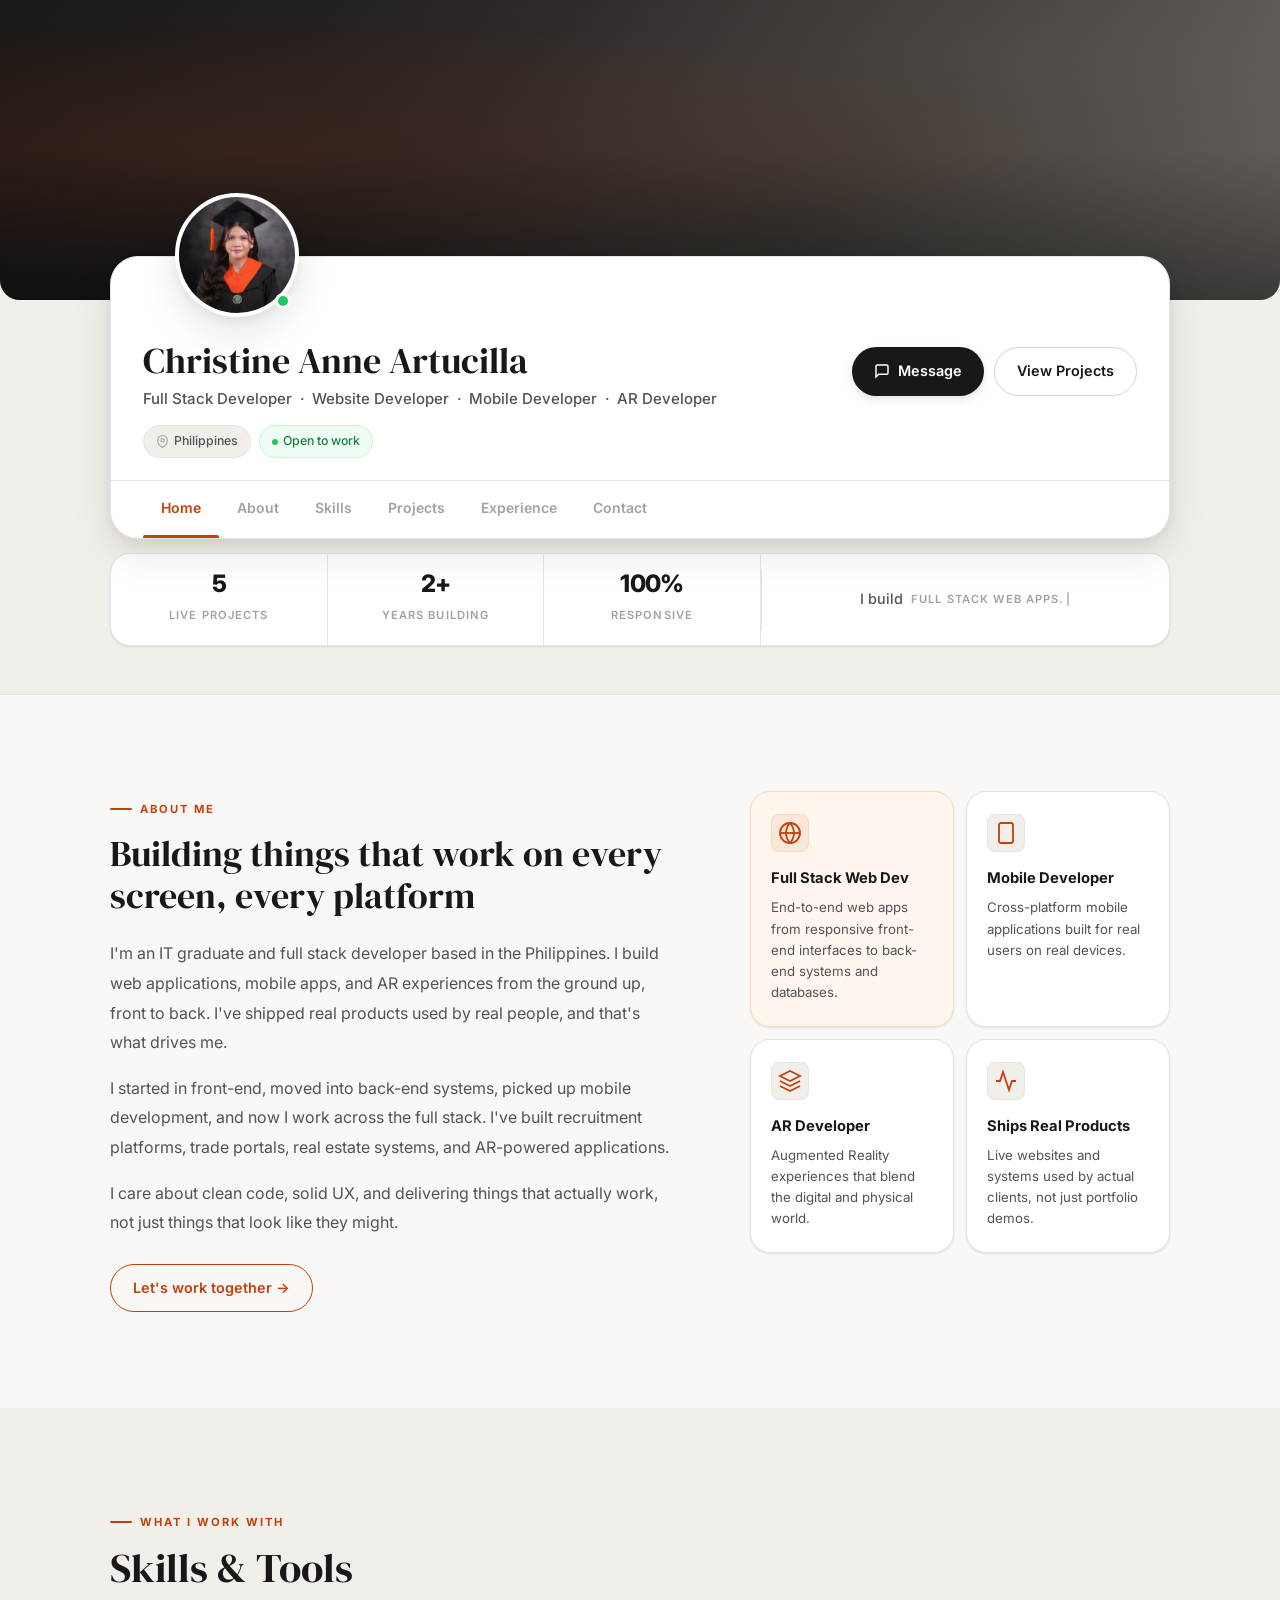
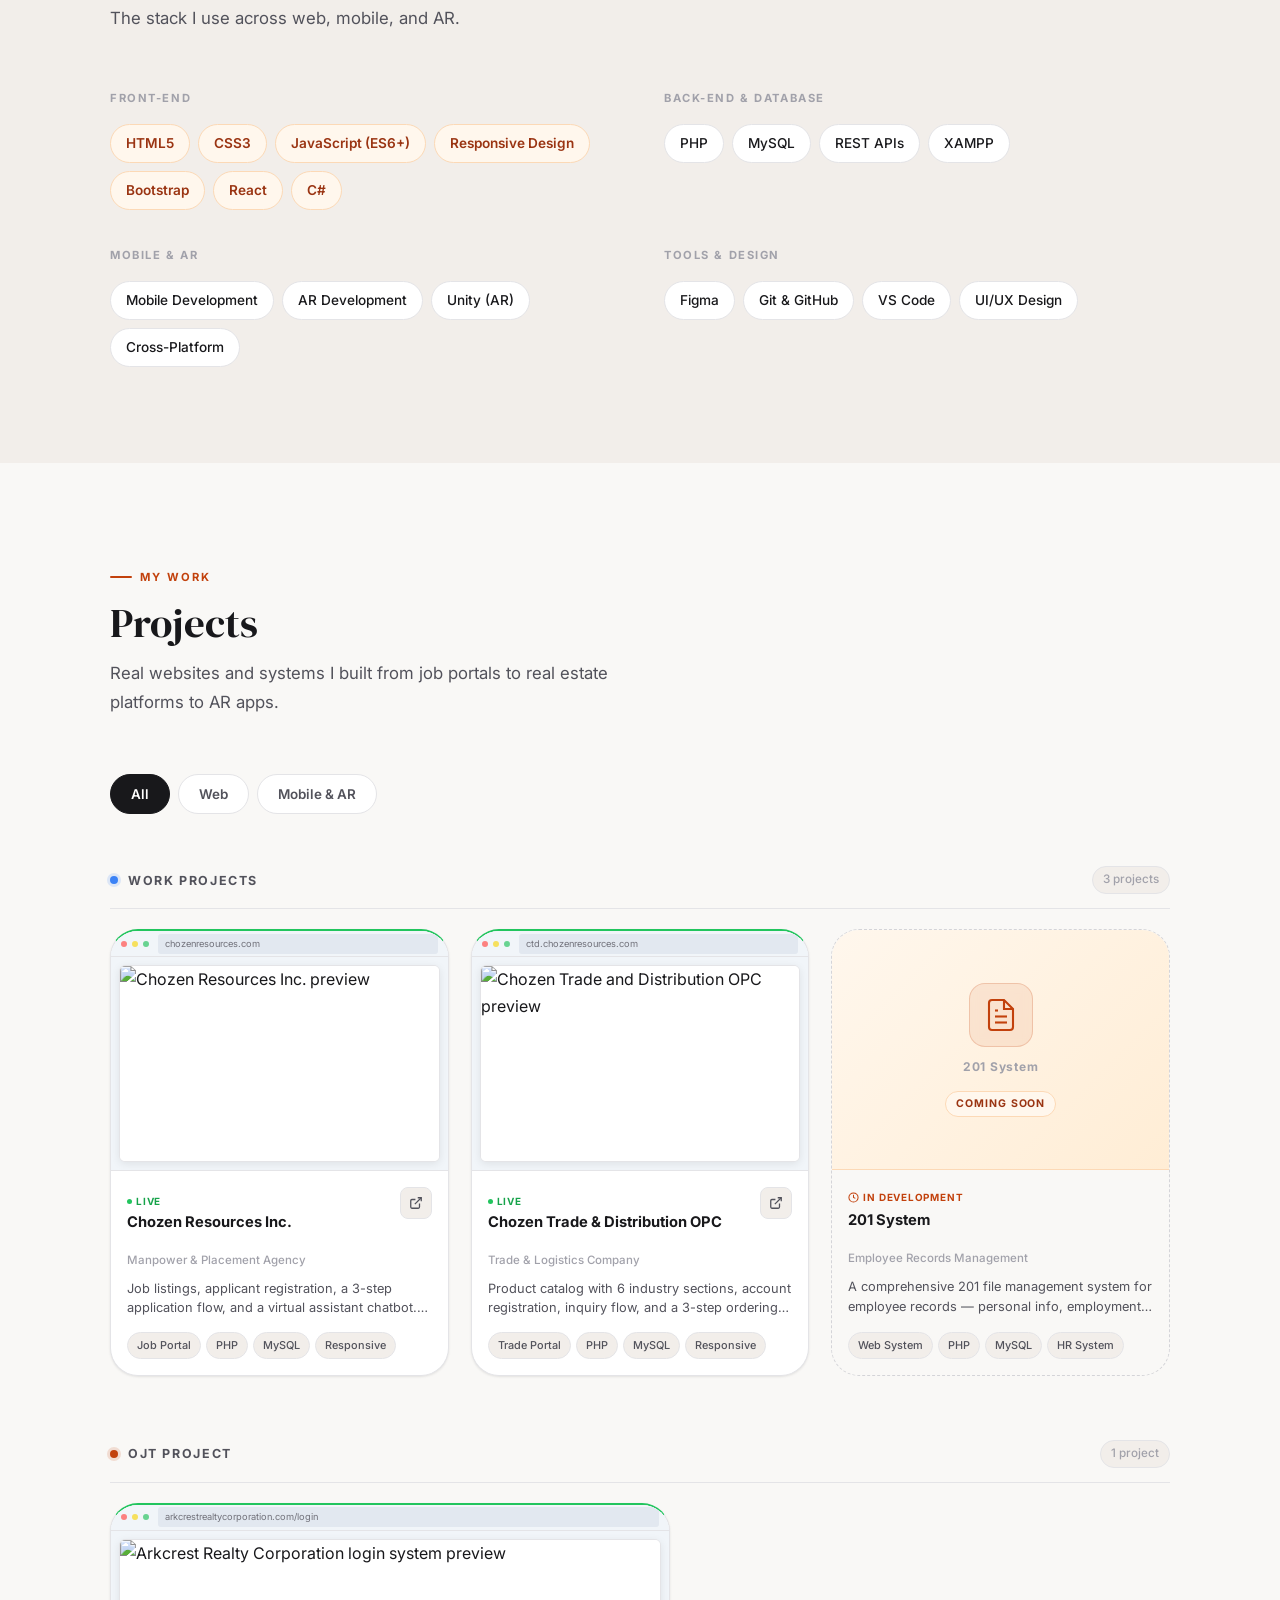
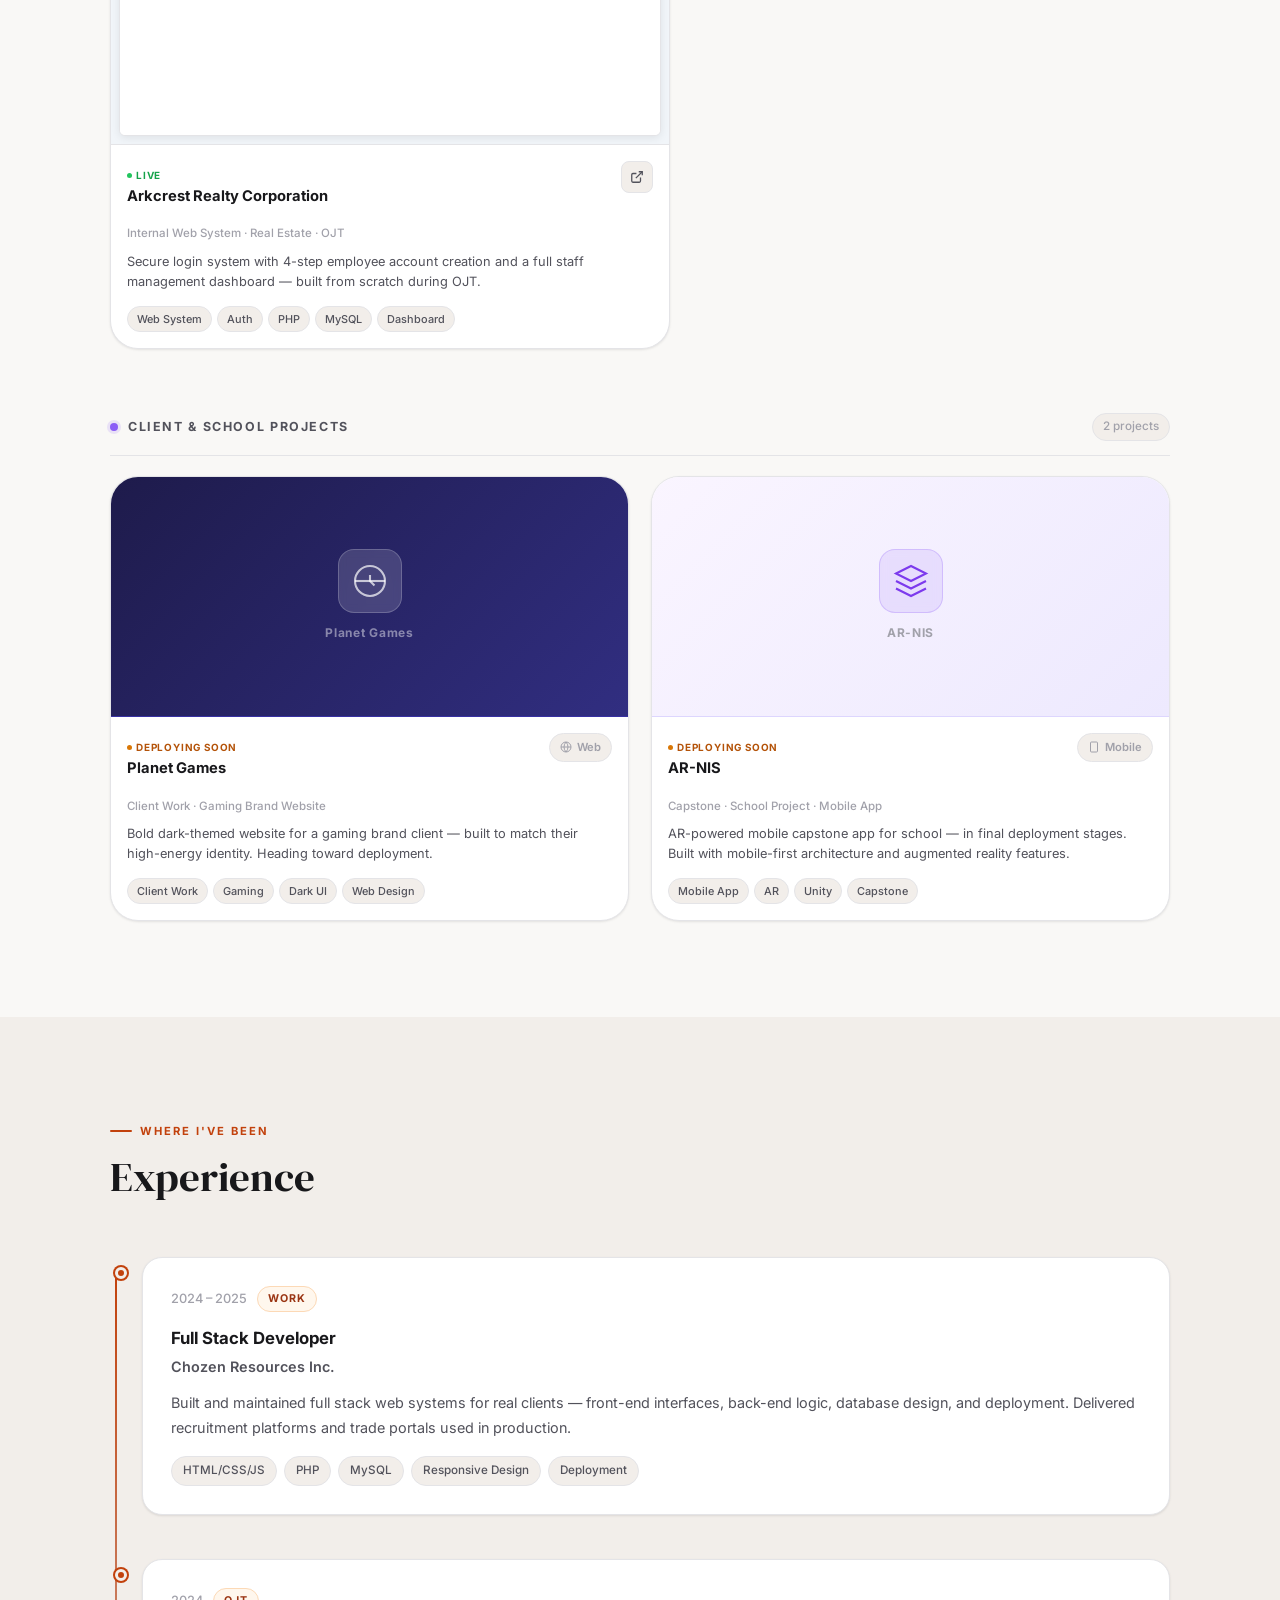
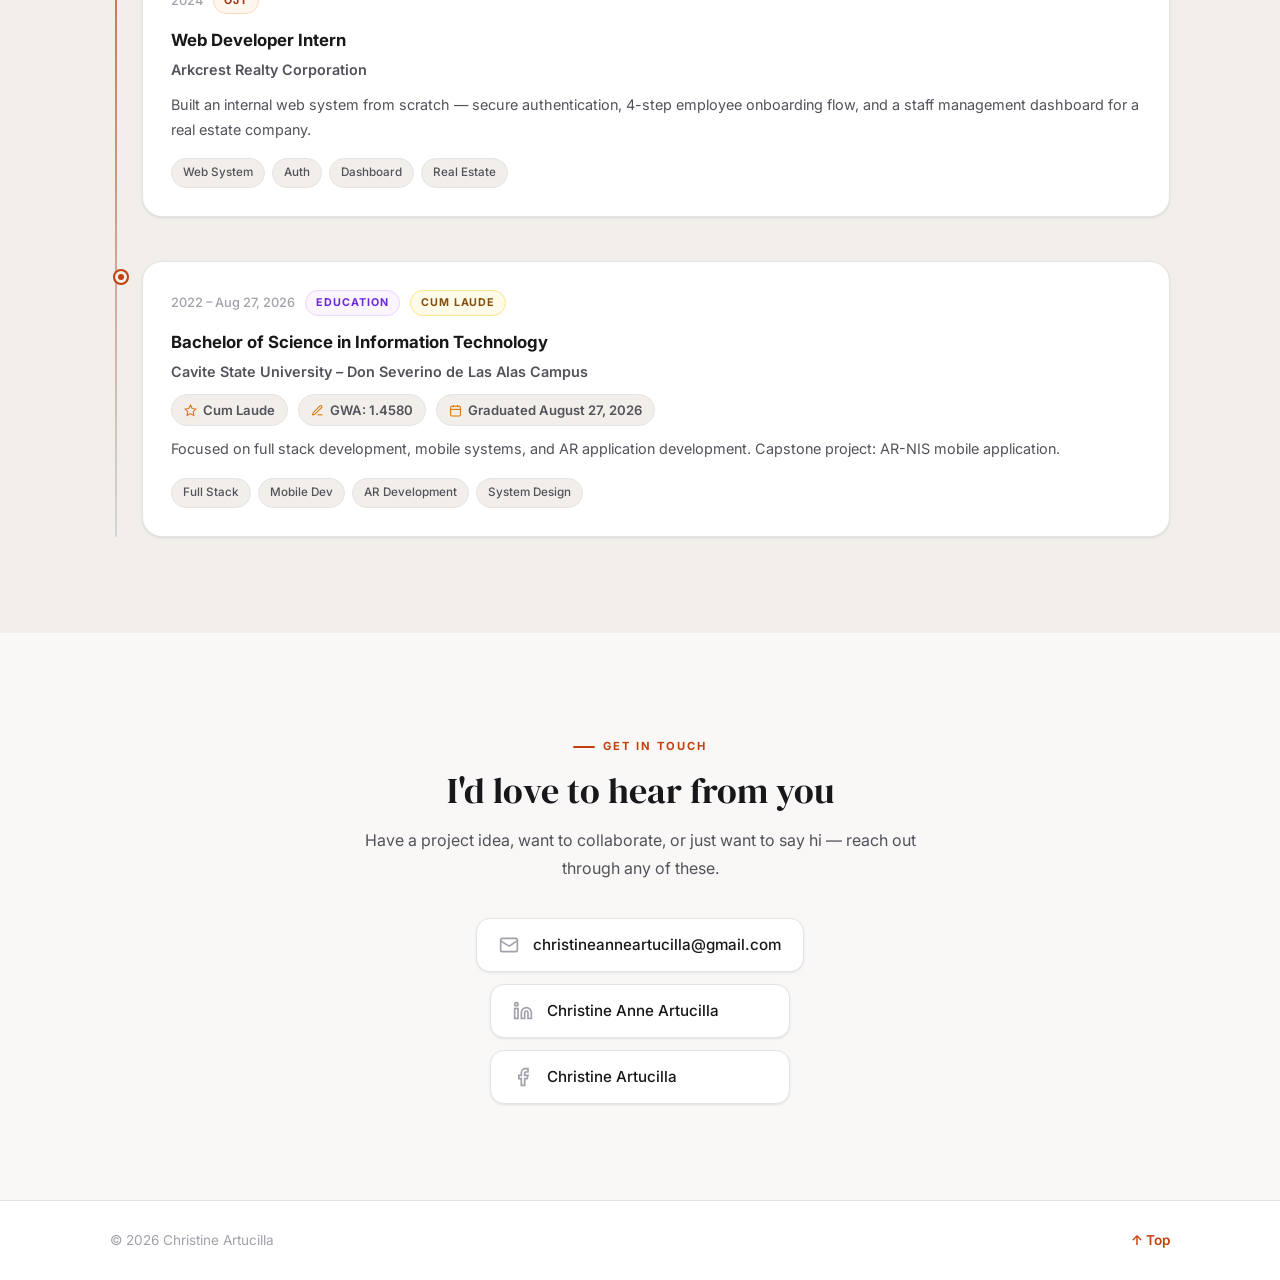
==== commit 761edffa: "update title roles, remove Chozen badge" ====
--- a/index.html
+++ b/index.html
@@ -23,7 +23,9 @@
         <div class="cover-text" aria-hidden="true">
           <span>Full Stack Developer</span>
           <span>·</span>
-          <span>Web &amp; Mobile</span>
+          <span>Website Developer</span>
+          <span>·</span>
+          <span>Mobile Developer</span>
           <span>·</span>
           <span>AR Developer</span>
           <span>·</span>
@@ -45,15 +47,11 @@
           <div class="profile-info">
             <div class="profile-meta">
               <h1 class="profile-name">Christine Anne Artucilla</h1>
-              <p class="profile-title">Full Stack Developer &nbsp;·&nbsp; Web &amp; Mobile &nbsp;·&nbsp; AR Developer</p>
+              <p class="profile-title">Full Stack Developer &nbsp;·&nbsp; Website Developer &nbsp;·&nbsp; Mobile Developer &nbsp;·&nbsp; AR Developer</p>
               <div class="profile-badges">
                 <span class="profile-badge">
                   <svg width="13" height="13" viewBox="0 0 24 24" fill="none" stroke="currentColor" stroke-width="2" aria-hidden="true"><path d="M21 10c0 7-9 13-9 13s-9-6-9-13a9 9 0 0 1 18 0z"/><circle cx="12" cy="10" r="3"/></svg>
                   Philippines
-                </span>
-                <span class="profile-badge">
-                  <svg width="13" height="13" viewBox="0 0 24 24" fill="none" stroke="currentColor" stroke-width="2" aria-hidden="true"><rect x="2" y="7" width="20" height="14" rx="2"/><path d="M16 7V5a2 2 0 0 0-2-2h-4a2 2 0 0 0-2 2v2"/></svg>
-                  Chozen Resources Inc.
                 </span>
                 <span class="profile-badge profile-badge--green">
                   <span class="mini-dot" aria-hidden="true"></span>
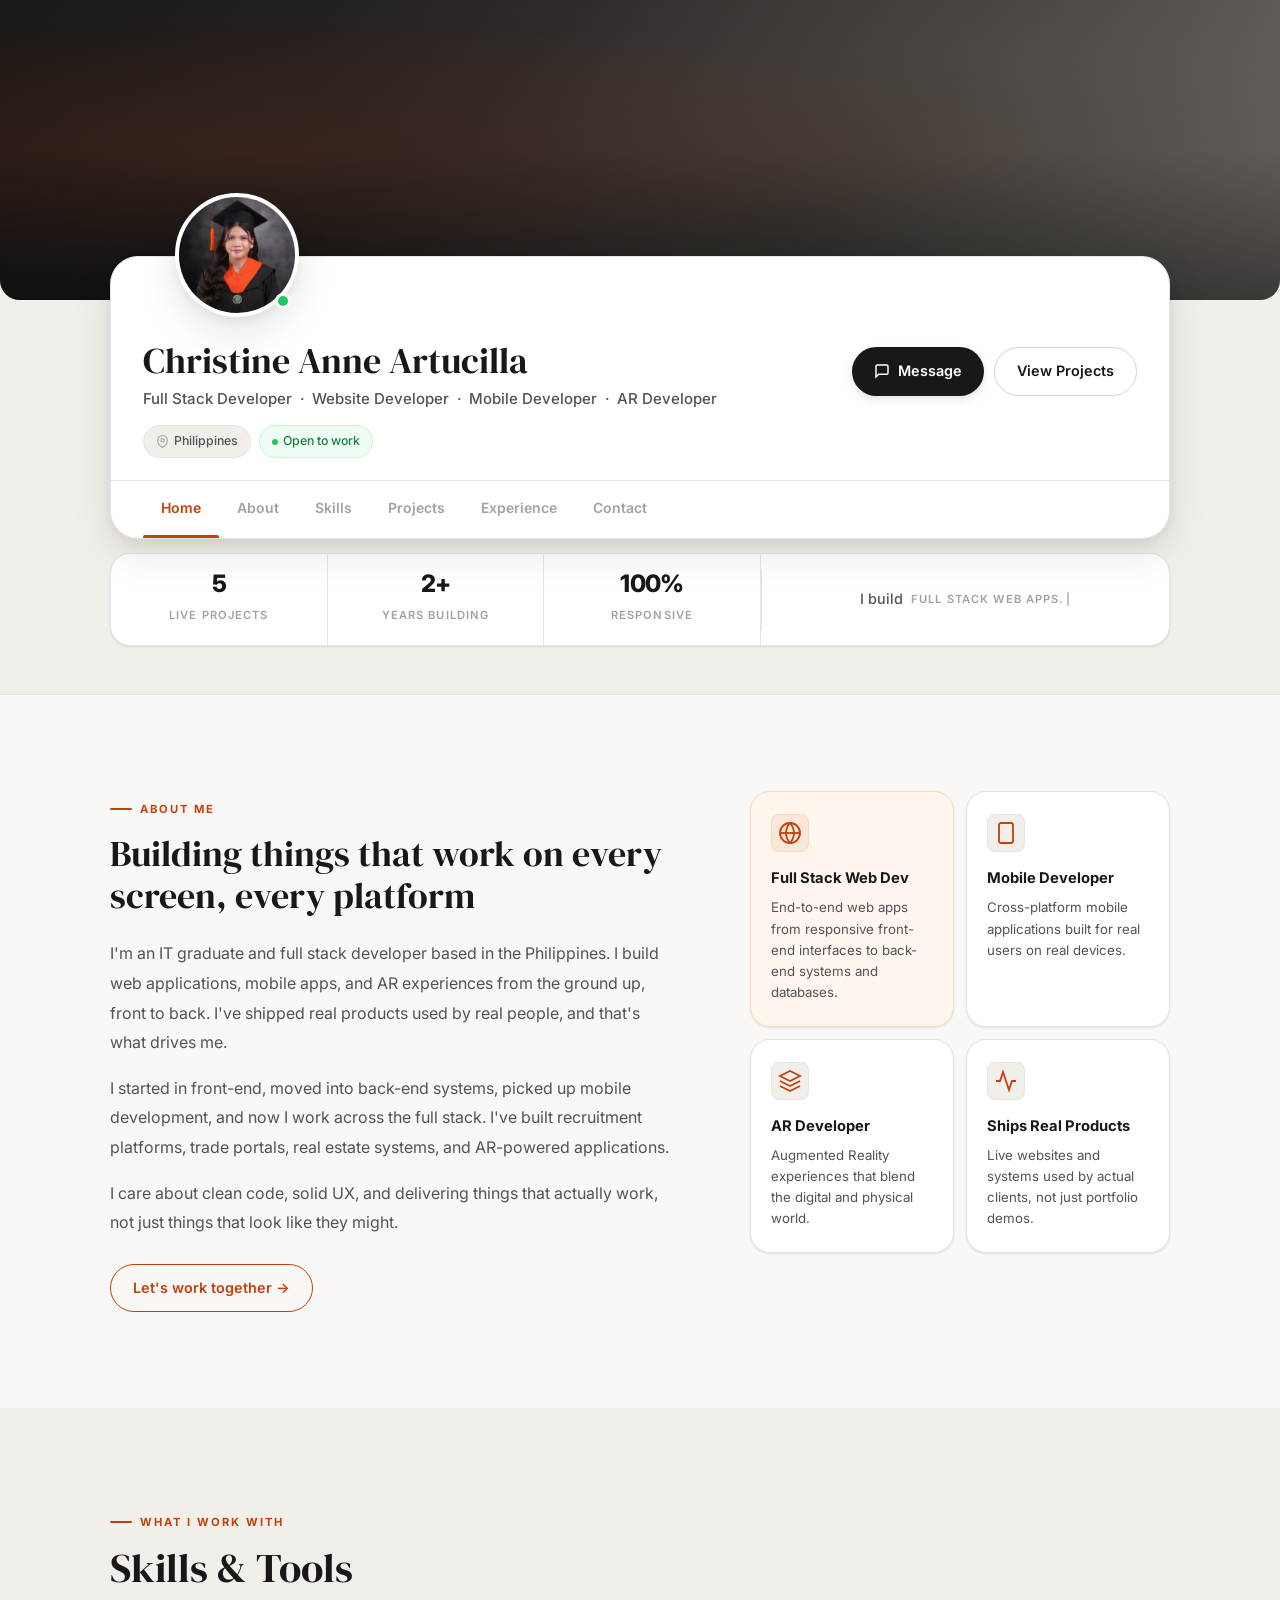
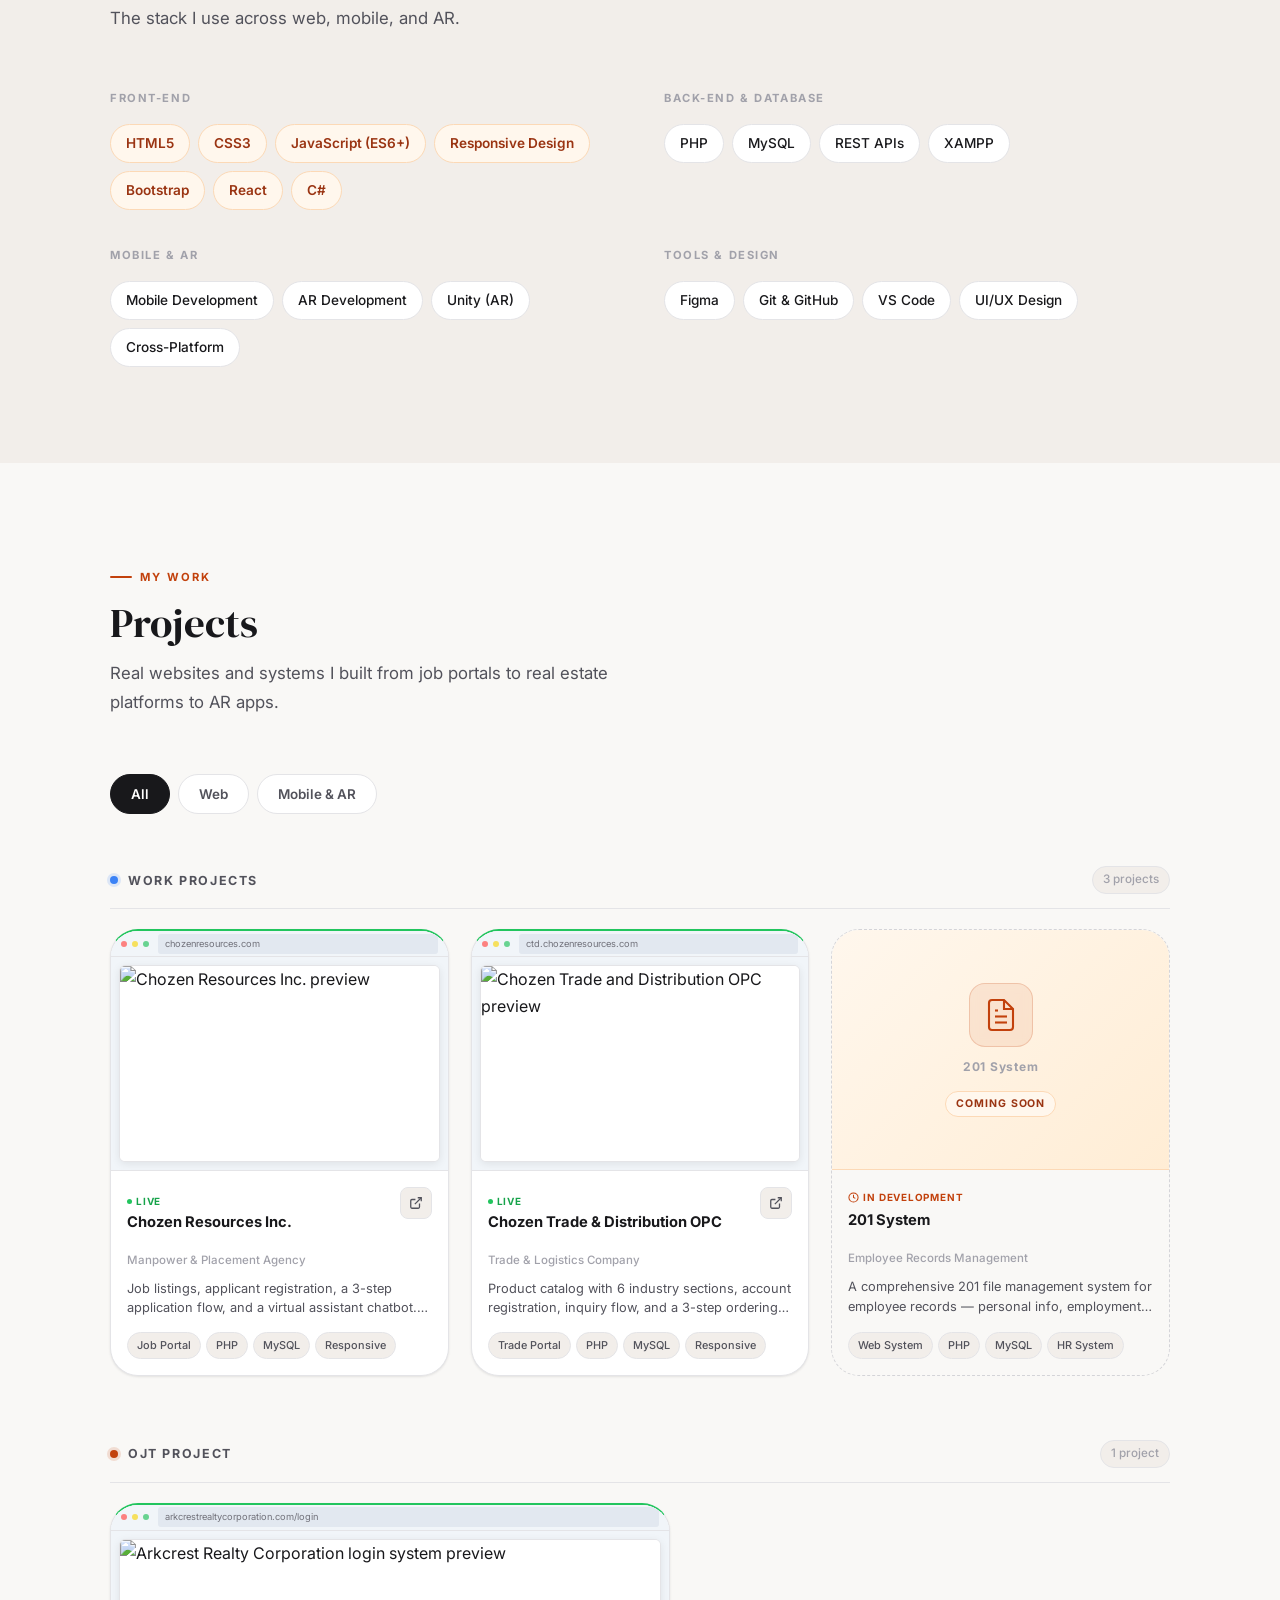
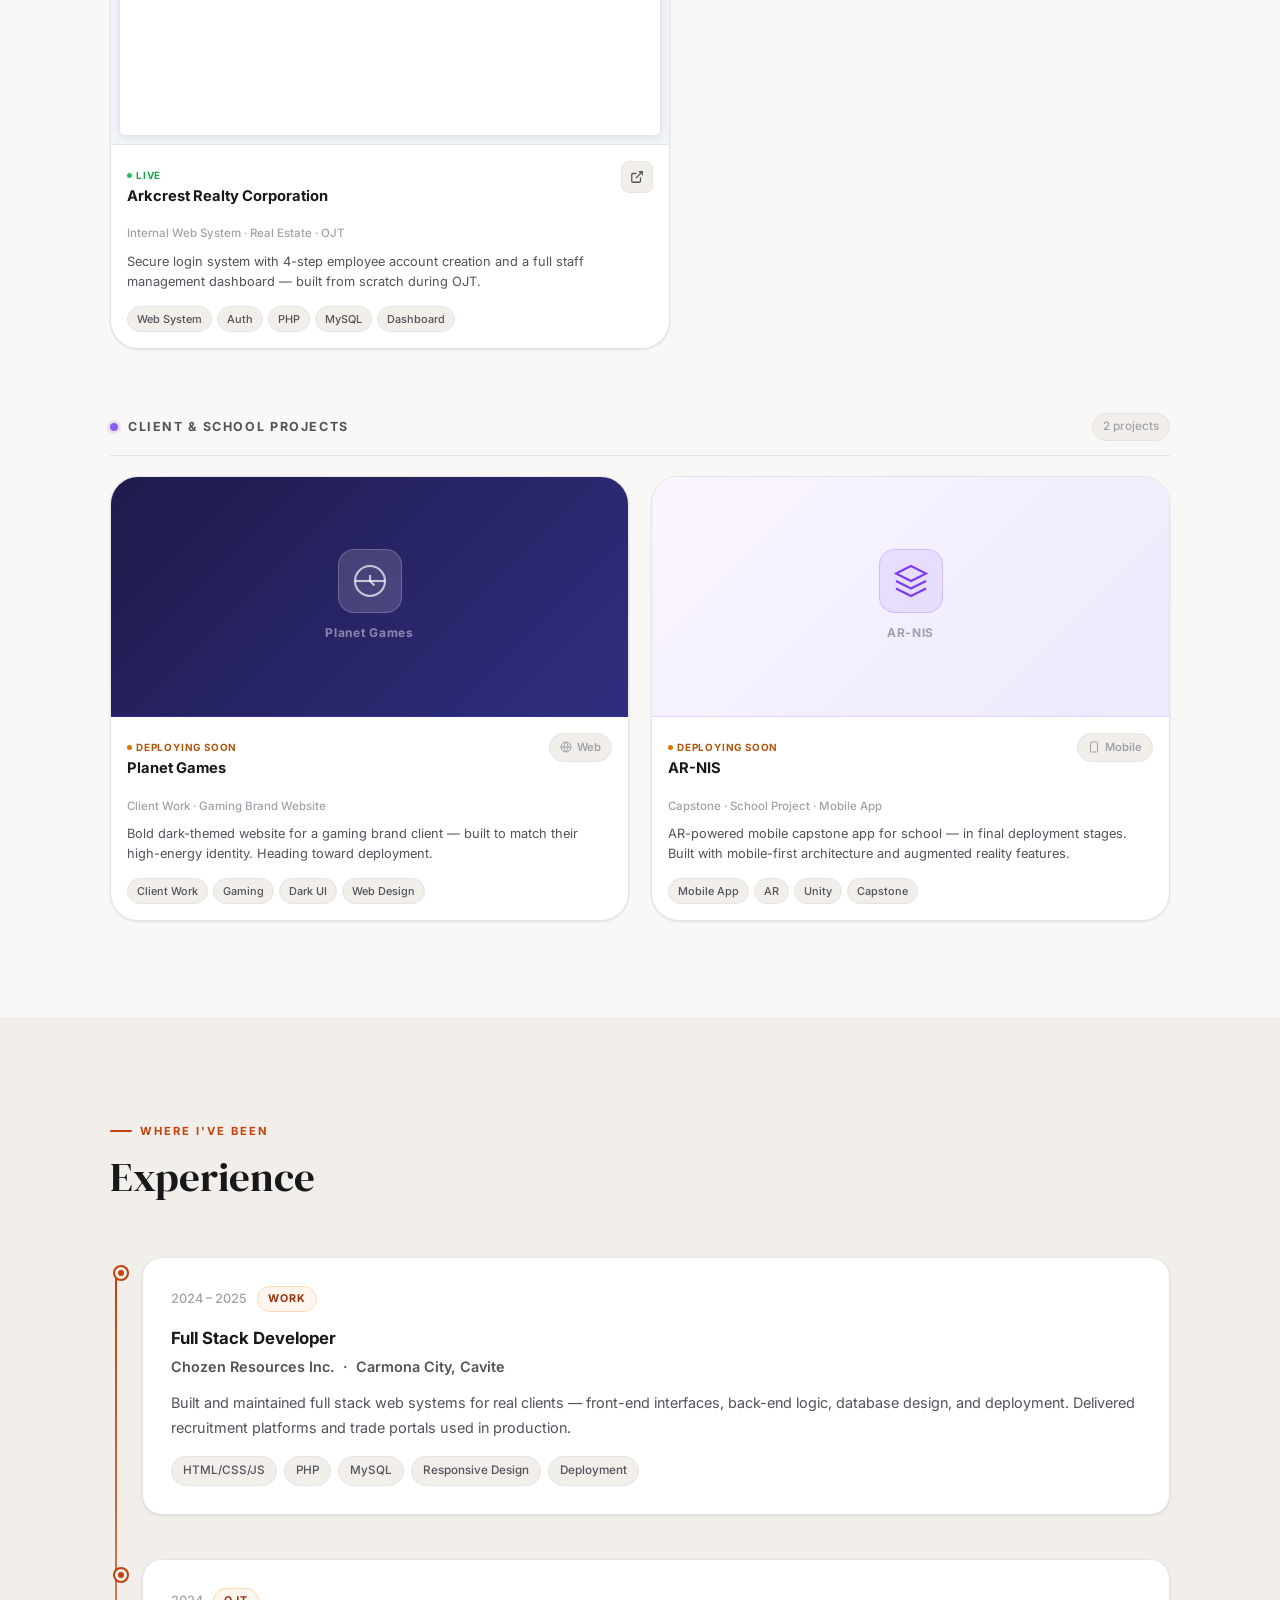
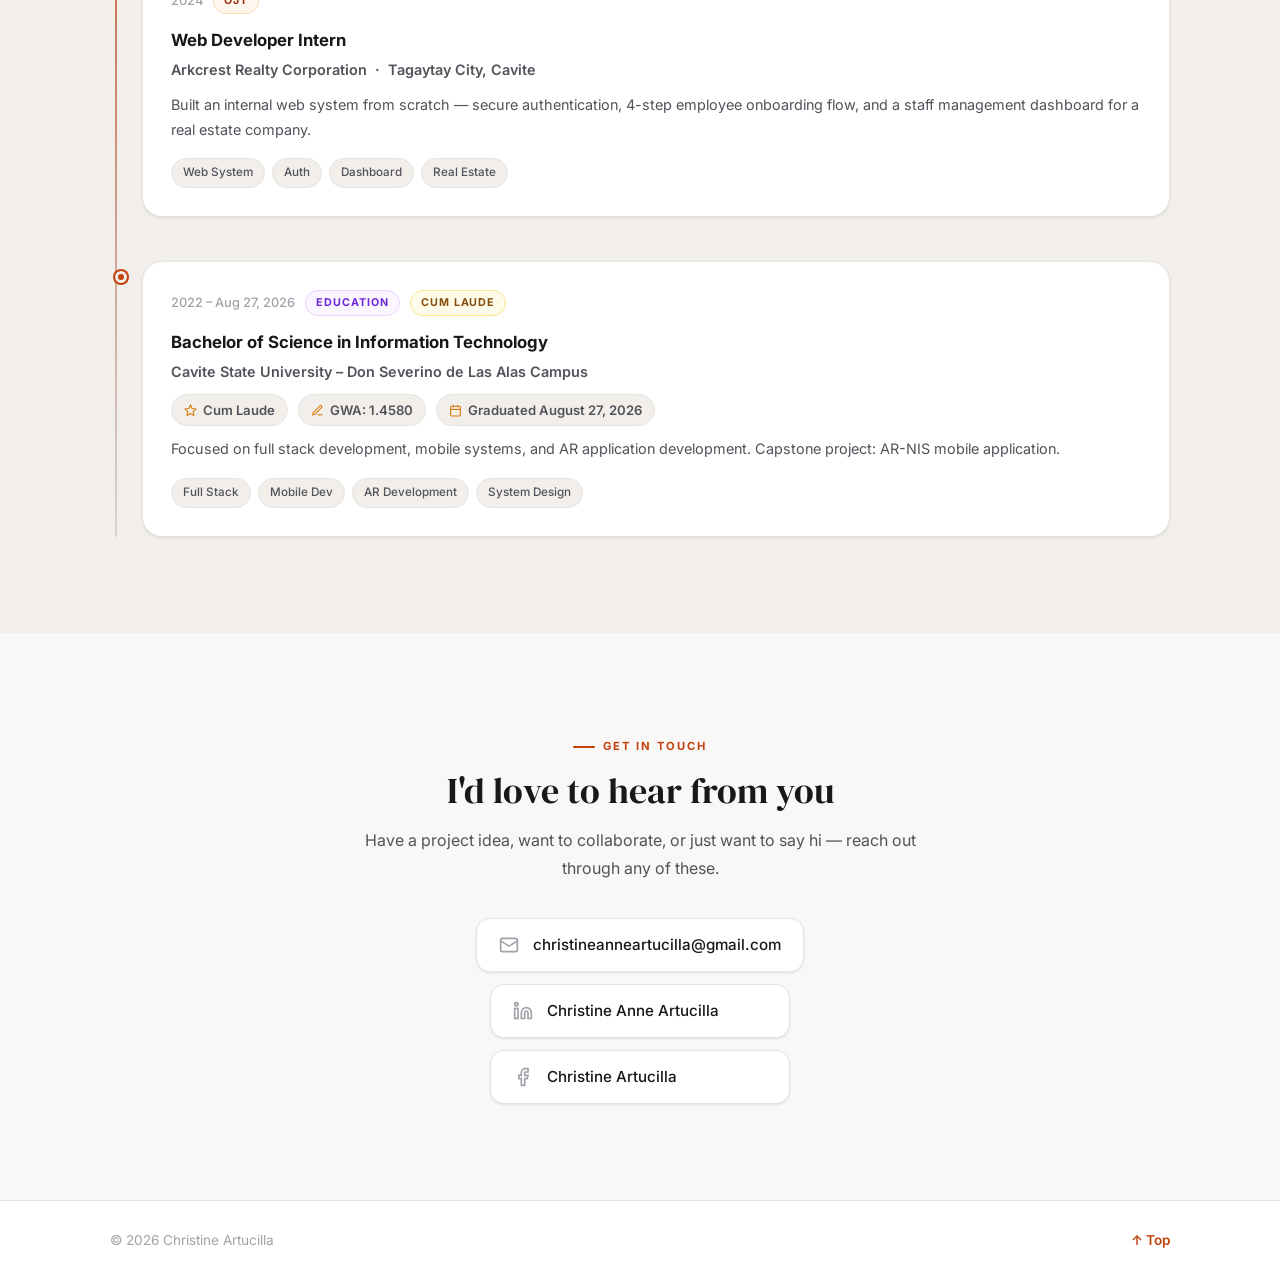
==== commit 95636894: "add addresses to experience timeline" ====
--- a/index.html
+++ b/index.html
@@ -503,7 +503,7 @@
                 <span class="timeline-badge">Work</span>
               </div>
               <h3>Full Stack Developer</h3>
-              <p class="timeline-company">Chozen Resources Inc.</p>
+              <p class="timeline-company">Chozen Resources Inc. &nbsp;·&nbsp; Carmona City, Cavite</p>
               <p>Built and maintained full stack web systems for real clients — front-end interfaces, back-end logic, database design, and deployment. Delivered recruitment platforms and trade portals used in production.</p>
               <div class="timeline-tags">
                 <span>HTML/CSS/JS</span><span>PHP</span><span>MySQL</span><span>Responsive Design</span><span>Deployment</span>
@@ -519,7 +519,7 @@
                 <span class="timeline-badge">OJT</span>
               </div>
               <h3>Web Developer Intern</h3>
-              <p class="timeline-company">Arkcrest Realty Corporation</p>
+              <p class="timeline-company">Arkcrest Realty Corporation &nbsp;·&nbsp; Tagaytay City, Cavite</p>
               <p>Built an internal web system from scratch — secure authentication, 4-step employee onboarding flow, and a staff management dashboard for a real estate company.</p>
               <div class="timeline-tags">
                 <span>Web System</span><span>Auth</span><span>Dashboard</span><span>Real Estate</span>
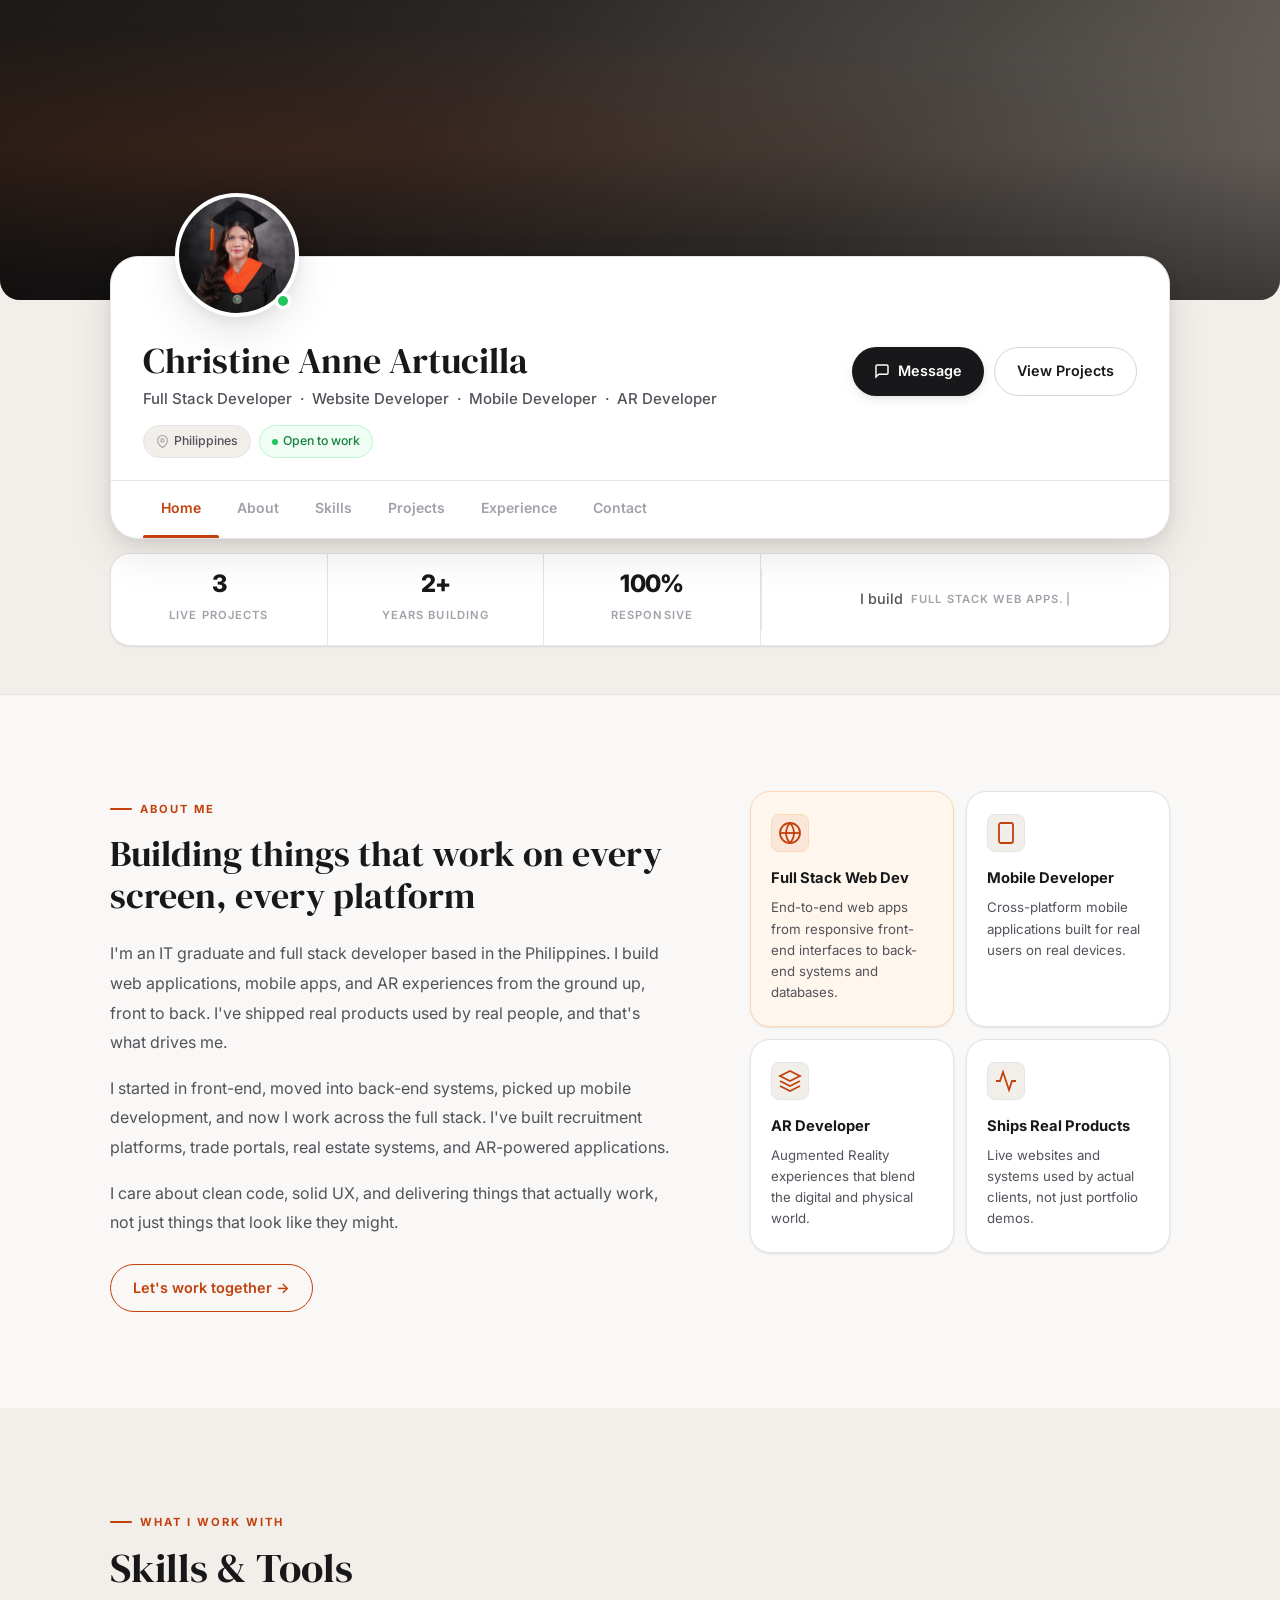
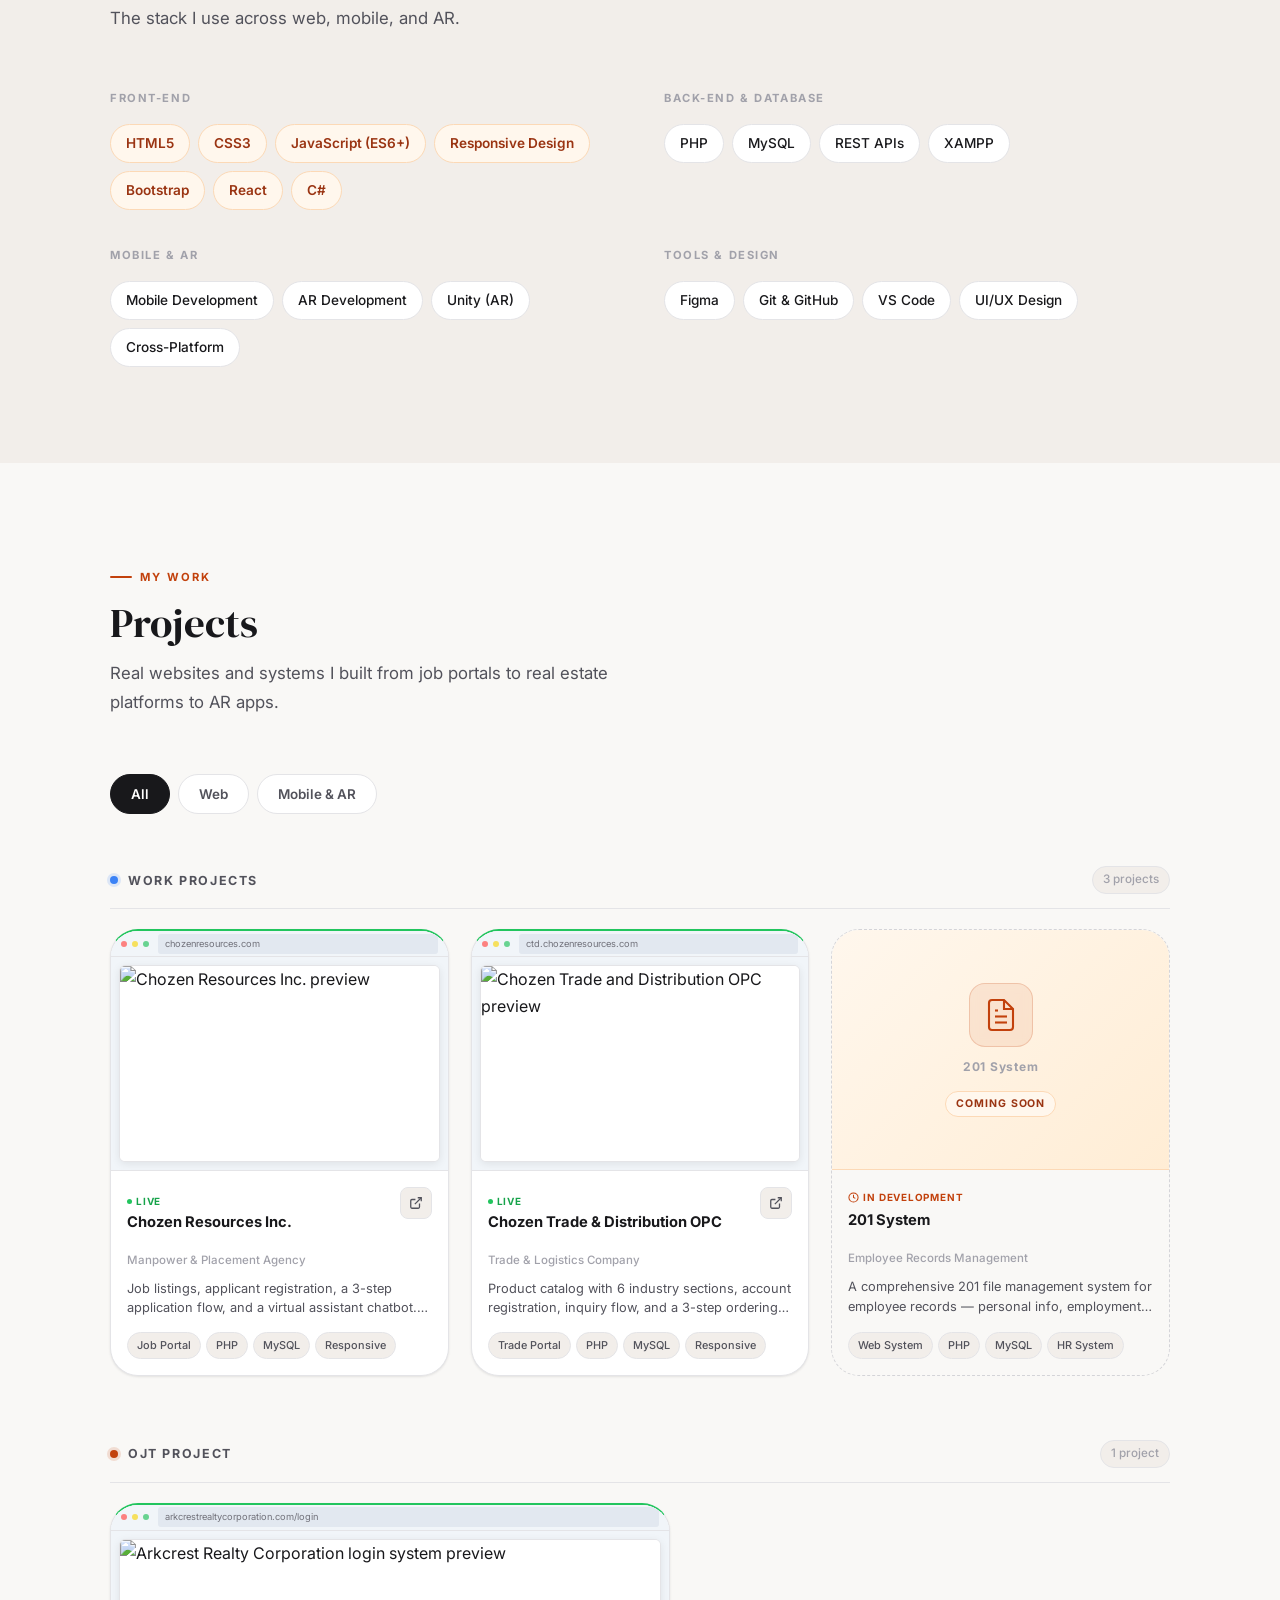
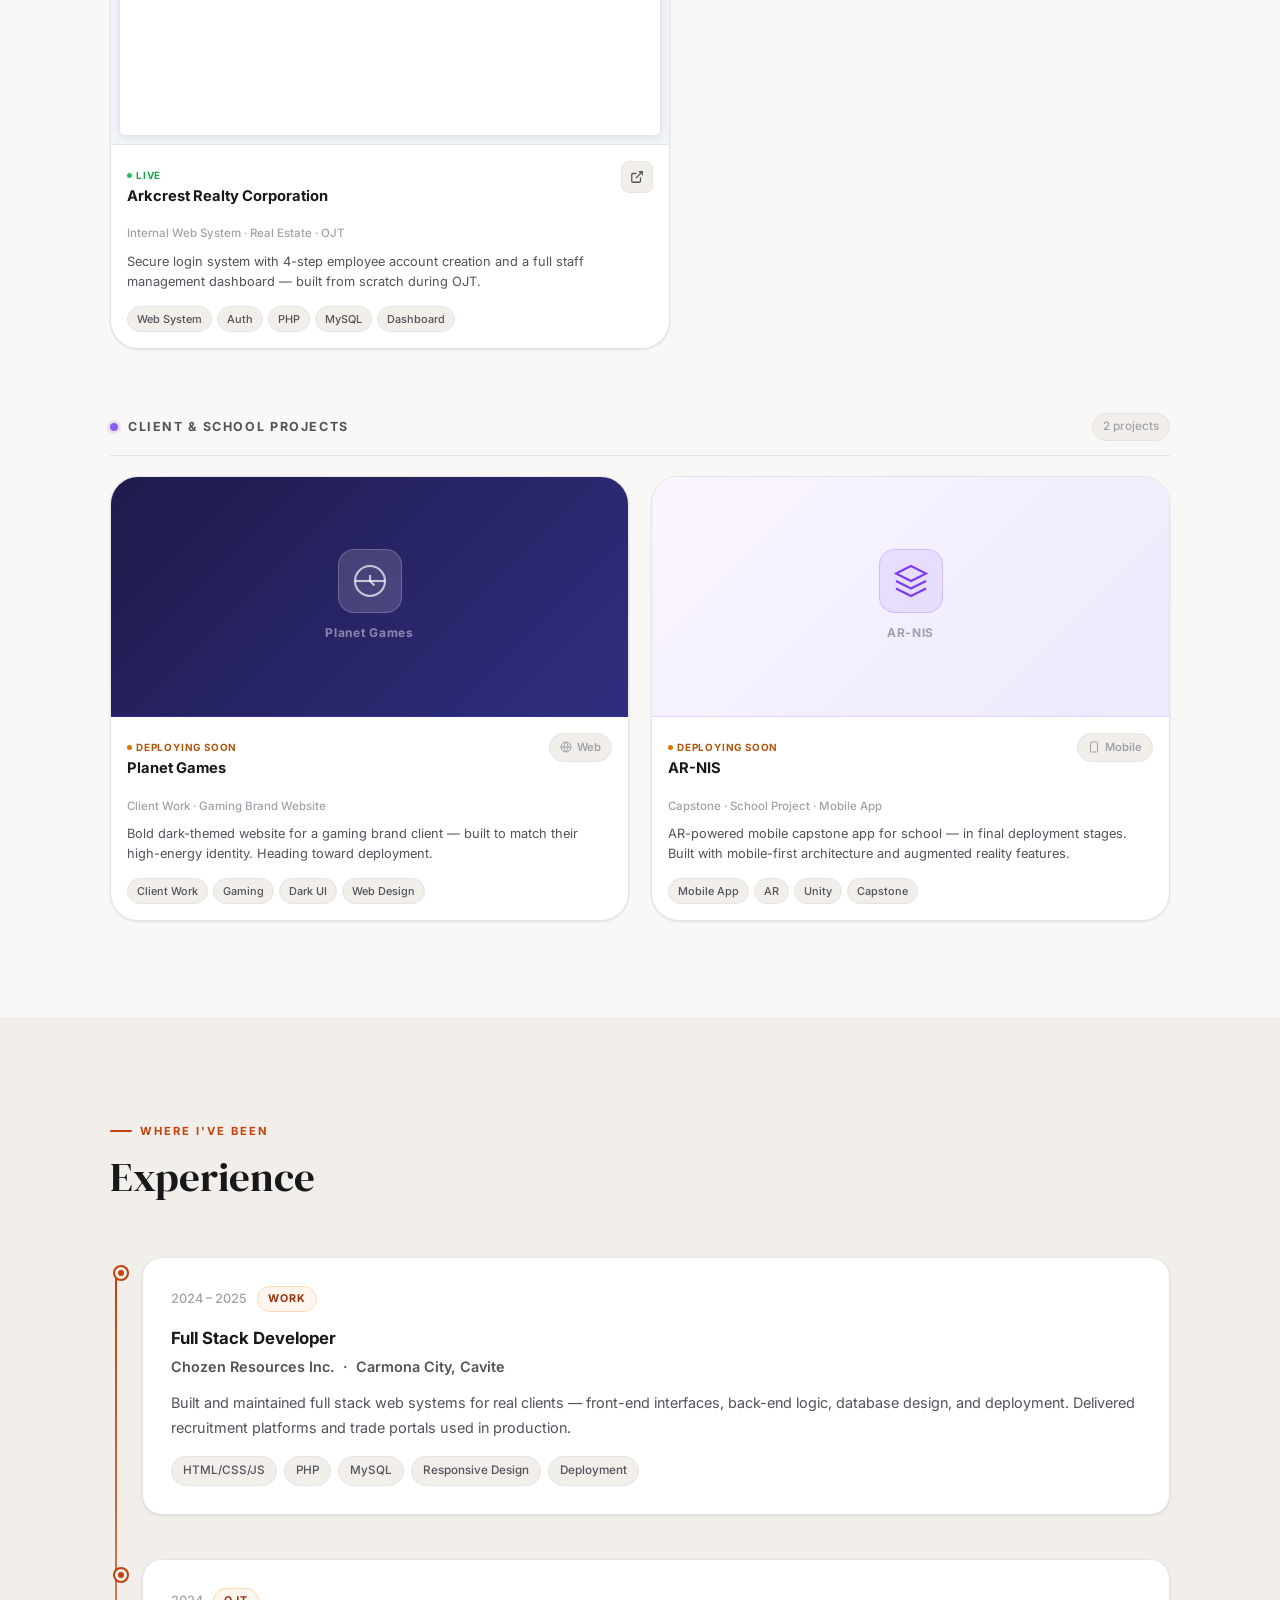
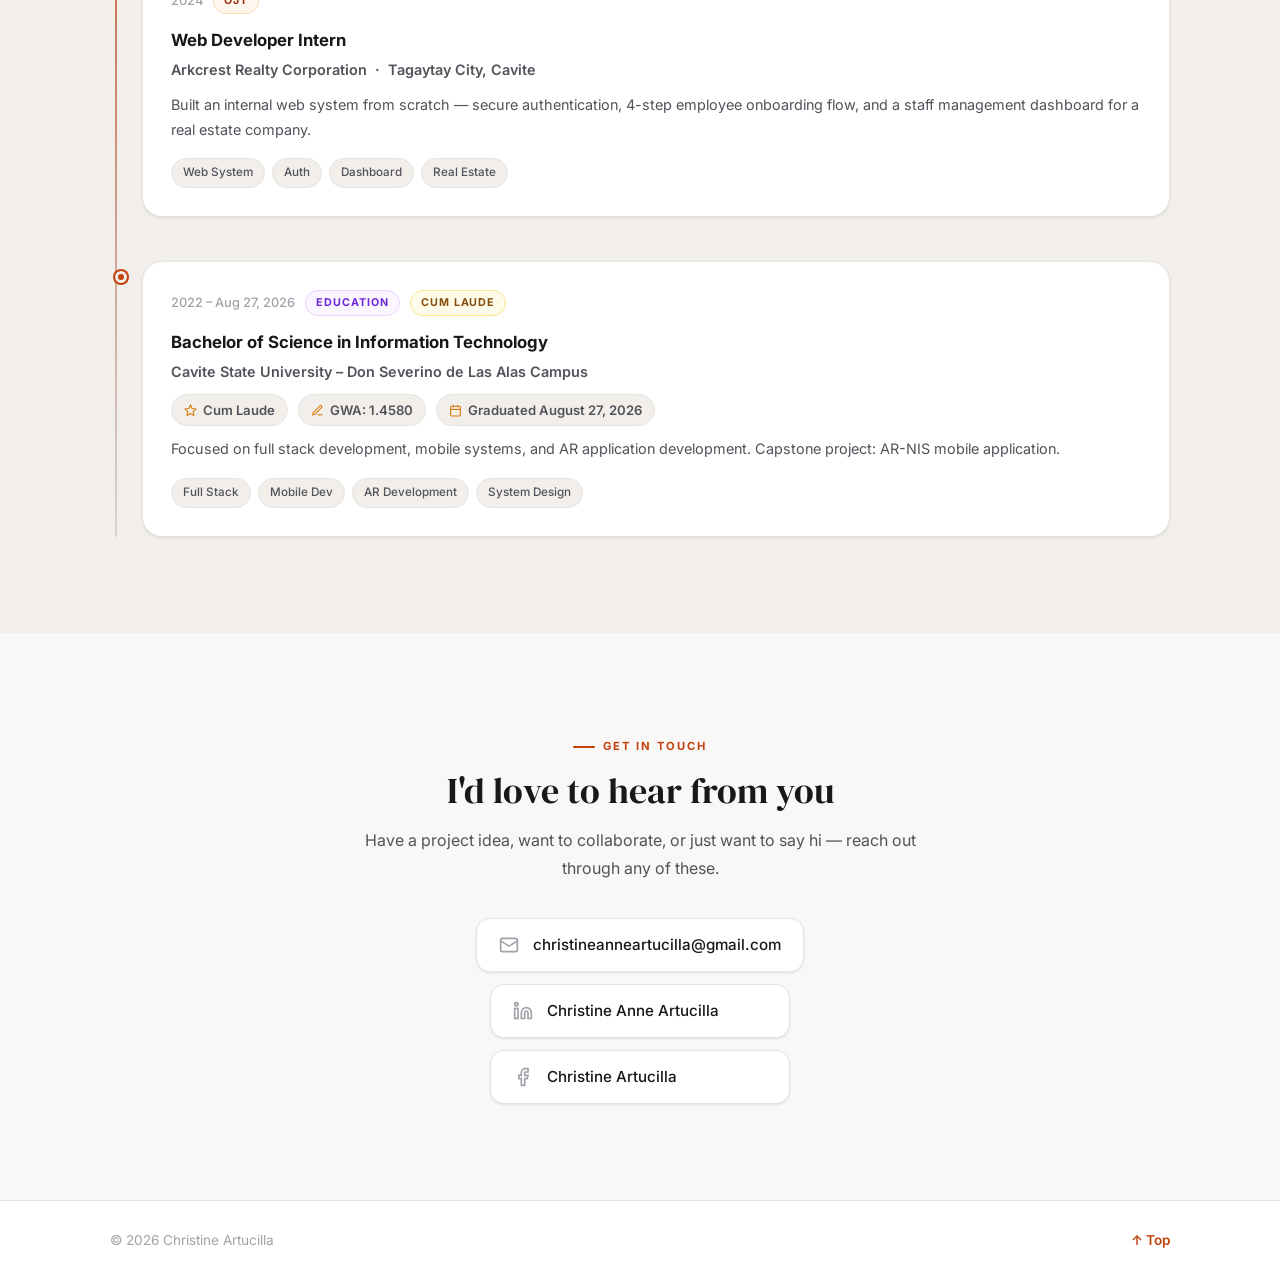
==== commit 5cfe5794: "fix live projects count to 3" ====
--- a/index.html
+++ b/index.html
@@ -84,7 +84,7 @@
         <!-- Stats strip -->
         <div class="profile-stats">
           <div class="profile-stat">
-            <strong>5</strong>
+            <strong>3</strong>
             <span>Live Projects</span>
           </div>
           <div class="profile-stat">
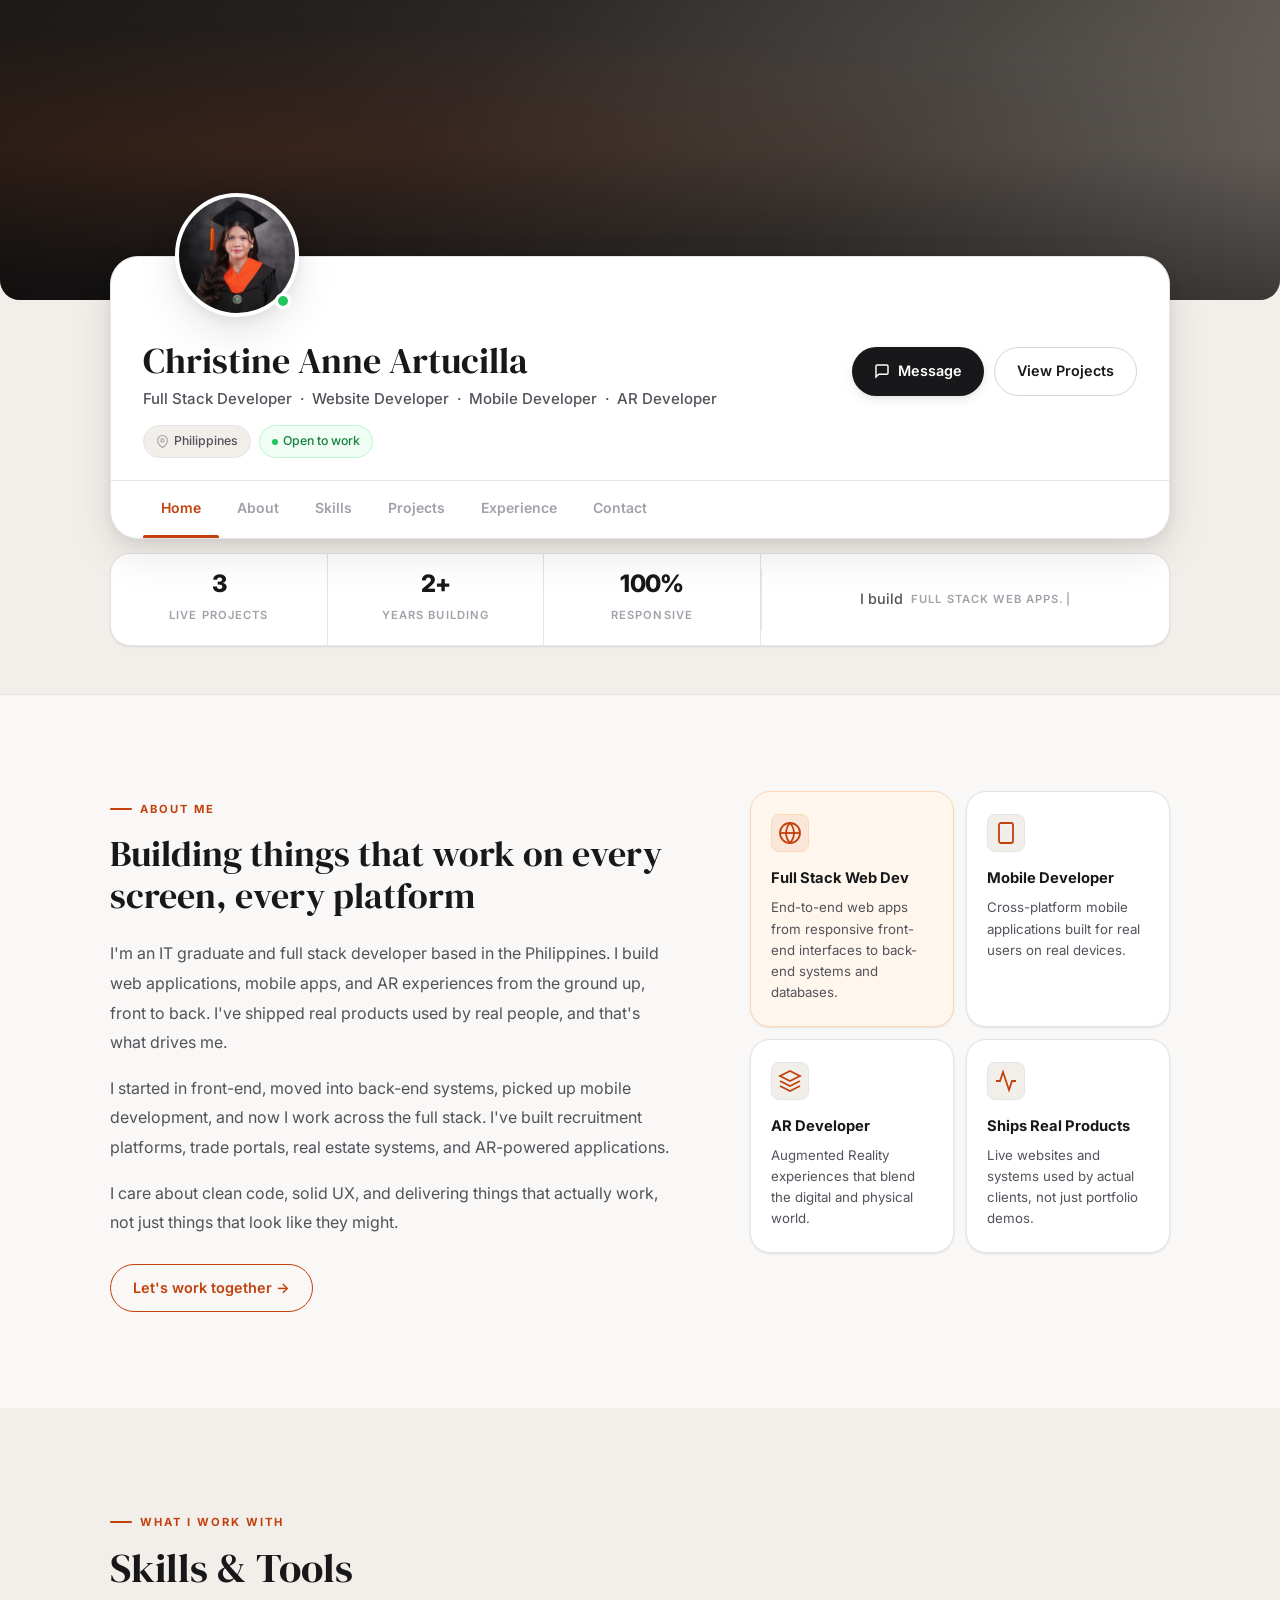
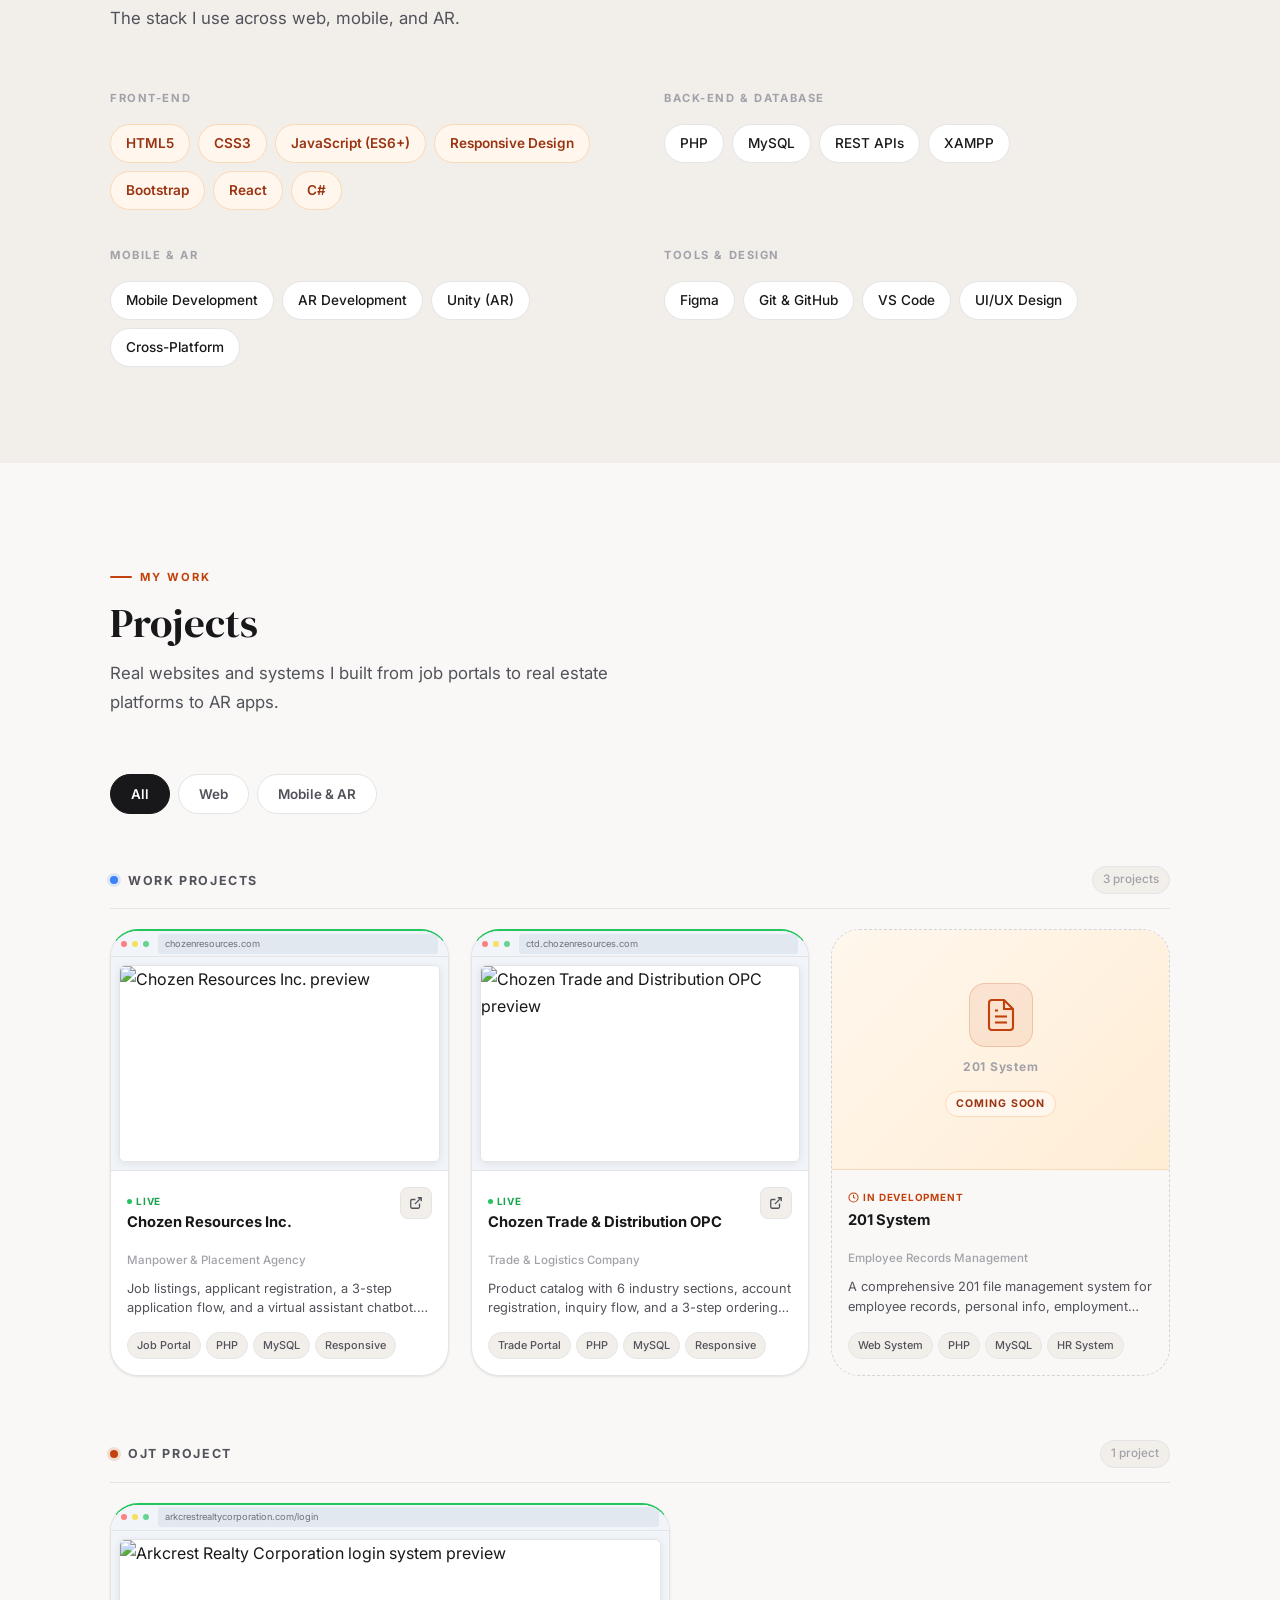
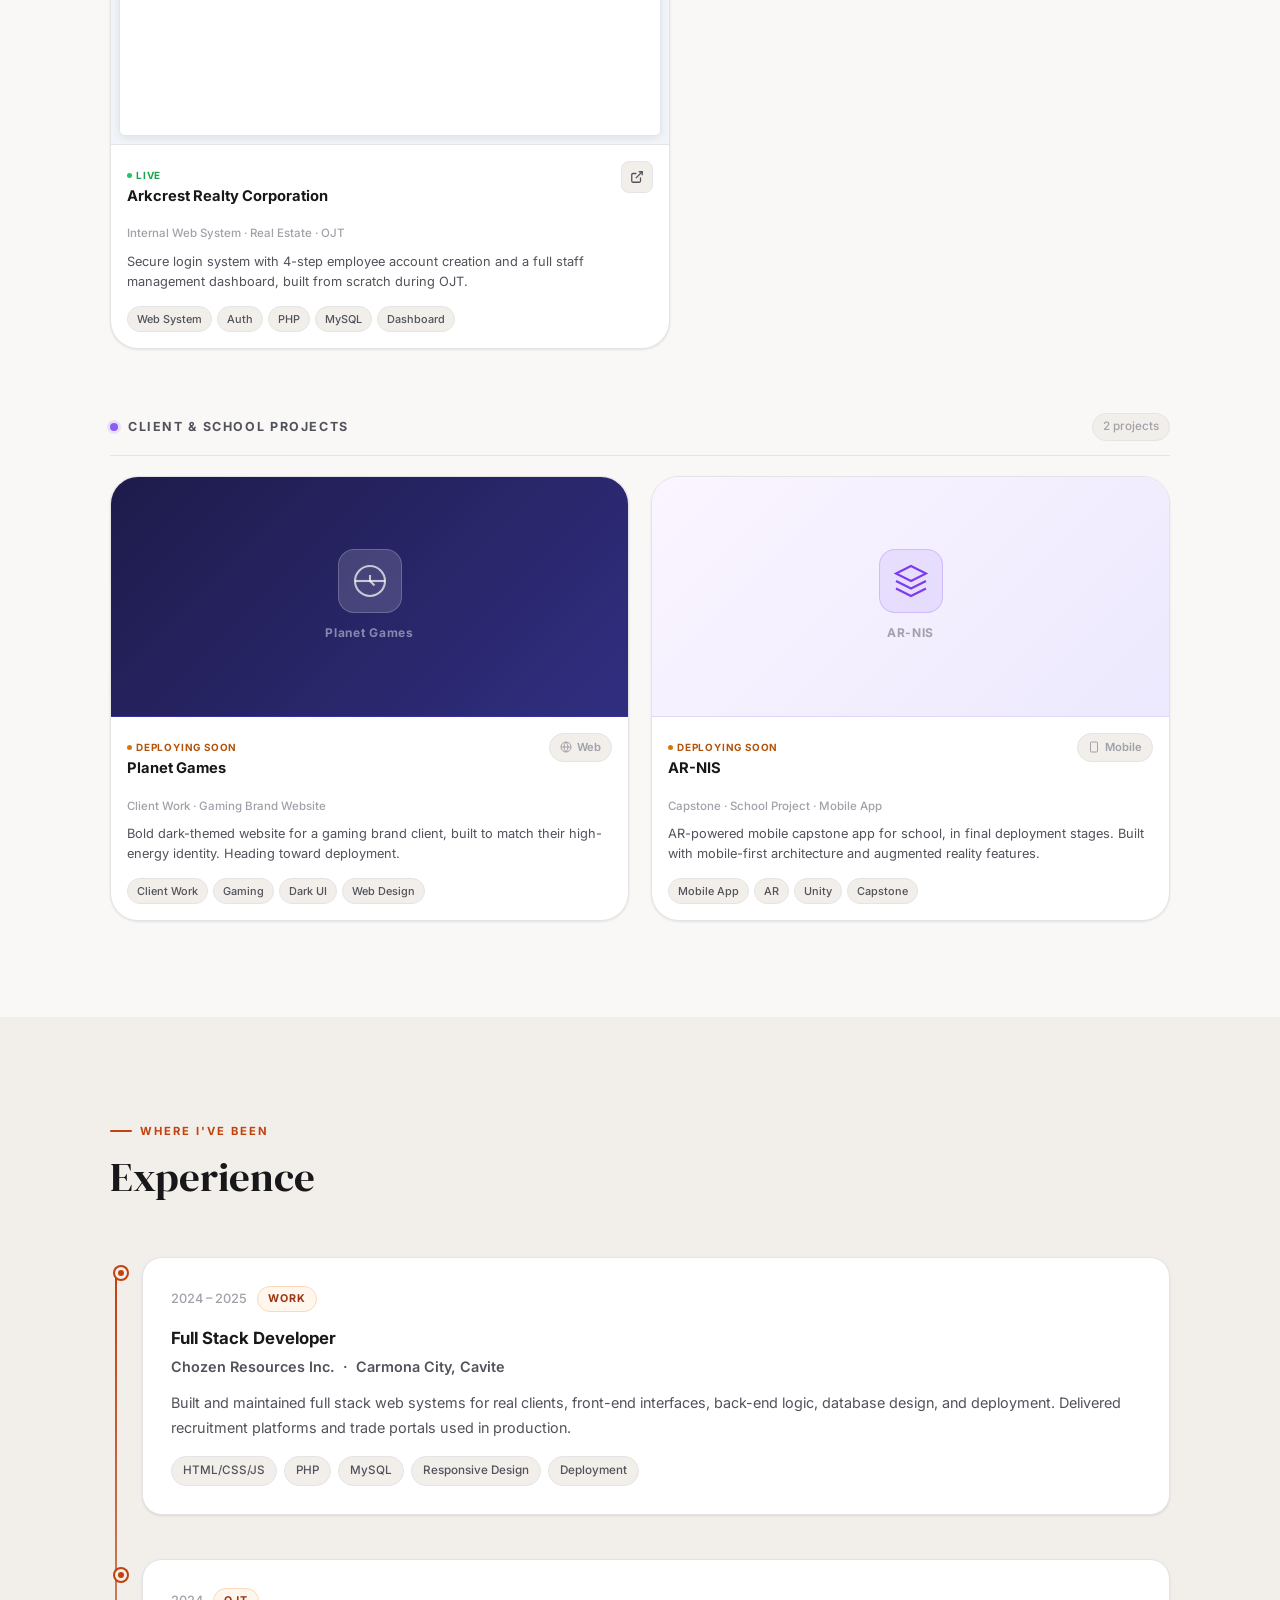
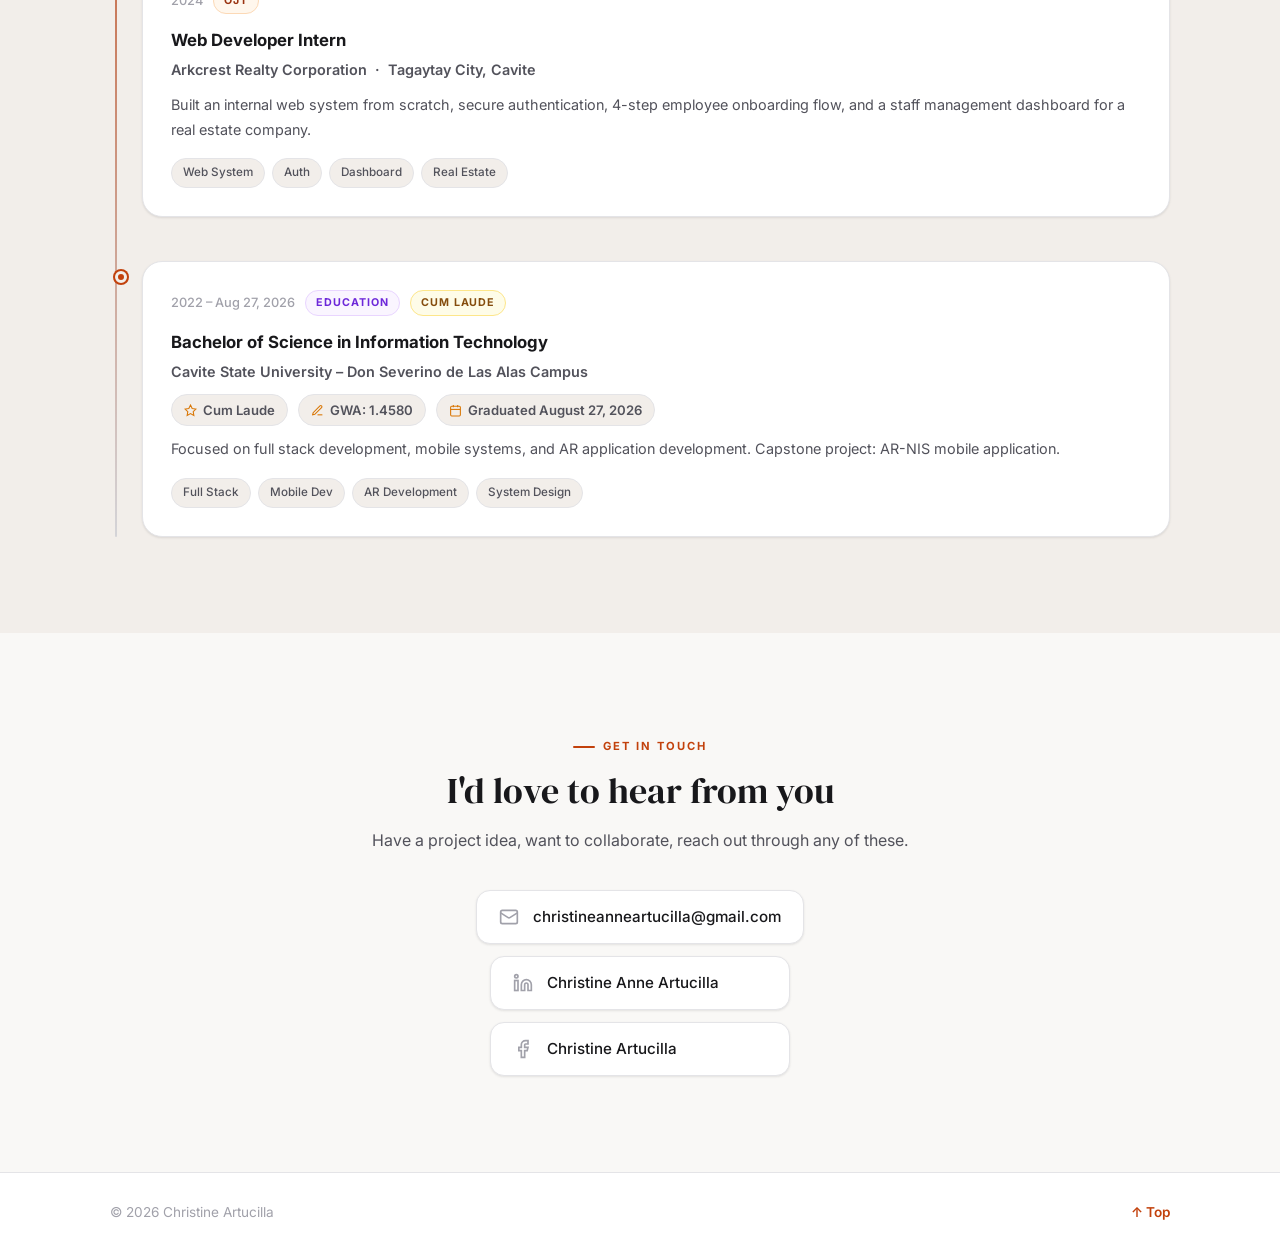
==== commit e66a0827: "fix live projects count to 3" ====
--- a/index.html
+++ b/index.html
@@ -345,7 +345,7 @@
                     <p class="proj-role">Employee Records Management</p>
                   </div>
                 </div>
-                <p class="proj-desc">A comprehensive 201 file management system for employee records — personal info, employment history, documents, and HR workflows.</p>
+                <p class="proj-desc">A comprehensive 201 file management system for employee records, personal info, employment history, documents, and HR workflows.</p>
                 <div class="proj-tags">
                   <span>Web System</span><span>PHP</span><span>MySQL</span><span>HR System</span>
                 </div>
@@ -401,7 +401,7 @@
                     <svg width="14" height="14" viewBox="0 0 24 24" fill="none" stroke="currentColor" stroke-width="2.2"><path d="M18 13v6a2 2 0 0 1-2 2H5a2 2 0 0 1-2-2V8a2 2 0 0 1 2-2h6"/><polyline points="15 3 21 3 21 9"/><line x1="10" y1="14" x2="21" y2="3"/></svg>
                   </a>
                 </div>
-                <p class="proj-desc">Secure login system with 4-step employee account creation and a full staff management dashboard — built from scratch during OJT.</p>
+                <p class="proj-desc">Secure login system with 4-step employee account creation and a full staff management dashboard, built from scratch during OJT.</p>
                 <div class="proj-tags">
                   <span>Web System</span><span>Auth</span><span>PHP</span><span>MySQL</span><span>Dashboard</span>
                 </div>
@@ -443,7 +443,7 @@
                     Web
                   </span>
                 </div>
-                <p class="proj-desc">Bold dark-themed website for a gaming brand client — built to match their high-energy identity. Heading toward deployment.</p>
+                <p class="proj-desc">Bold dark-themed website for a gaming brand client, built to match their high-energy identity. Heading toward deployment.</p>
                 <div class="proj-tags">
                   <span>Client Work</span><span>Gaming</span><span>Dark UI</span><span>Web Design</span>
                 </div>
@@ -472,7 +472,7 @@
                     Mobile
                   </span>
                 </div>
-                <p class="proj-desc">AR-powered mobile capstone app for school — in final deployment stages. Built with mobile-first architecture and augmented reality features.</p>
+                <p class="proj-desc">AR-powered mobile capstone app for school, in final deployment stages. Built with mobile-first architecture and augmented reality features.</p>
                 <div class="proj-tags">
                   <span>Mobile App</span><span>AR</span><span>Unity</span><span>Capstone</span>
                 </div>
@@ -504,7 +504,7 @@
               </div>
               <h3>Full Stack Developer</h3>
               <p class="timeline-company">Chozen Resources Inc. &nbsp;·&nbsp; Carmona City, Cavite</p>
-              <p>Built and maintained full stack web systems for real clients — front-end interfaces, back-end logic, database design, and deployment. Delivered recruitment platforms and trade portals used in production.</p>
+              <p>Built and maintained full stack web systems for real clients, front-end interfaces, back-end logic, database design, and deployment. Delivered recruitment platforms and trade portals used in production.</p>
               <div class="timeline-tags">
                 <span>HTML/CSS/JS</span><span>PHP</span><span>MySQL</span><span>Responsive Design</span><span>Deployment</span>
               </div>
@@ -520,7 +520,7 @@
               </div>
               <h3>Web Developer Intern</h3>
               <p class="timeline-company">Arkcrest Realty Corporation &nbsp;·&nbsp; Tagaytay City, Cavite</p>
-              <p>Built an internal web system from scratch — secure authentication, 4-step employee onboarding flow, and a staff management dashboard for a real estate company.</p>
+              <p>Built an internal web system from scratch, secure authentication, 4-step employee onboarding flow, and a staff management dashboard for a real estate company.</p>
               <div class="timeline-tags">
                 <span>Web System</span><span>Auth</span><span>Dashboard</span><span>Real Estate</span>
               </div>
@@ -569,7 +569,7 @@
         <div class="contact-centered reveal">
           <span class="section-label">Get in touch</span>
           <h2 id="contact-heading">I'd love to hear from you</h2>
-          <p>Have a project idea, want to collaborate, or just want to say hi — reach out through any of these.</p>
+          <p>Have a project idea, want to collaborate, reach out through any of these.</p>
 
           <div class="contact-links contact-links--centered">
             <a href="https://mail.google.com/mail/?view=cm&to=christineanneartucilla@gmail.com" target="_blank" rel="noopener noreferrer" class="contact-link" aria-label="Send Christine an email">
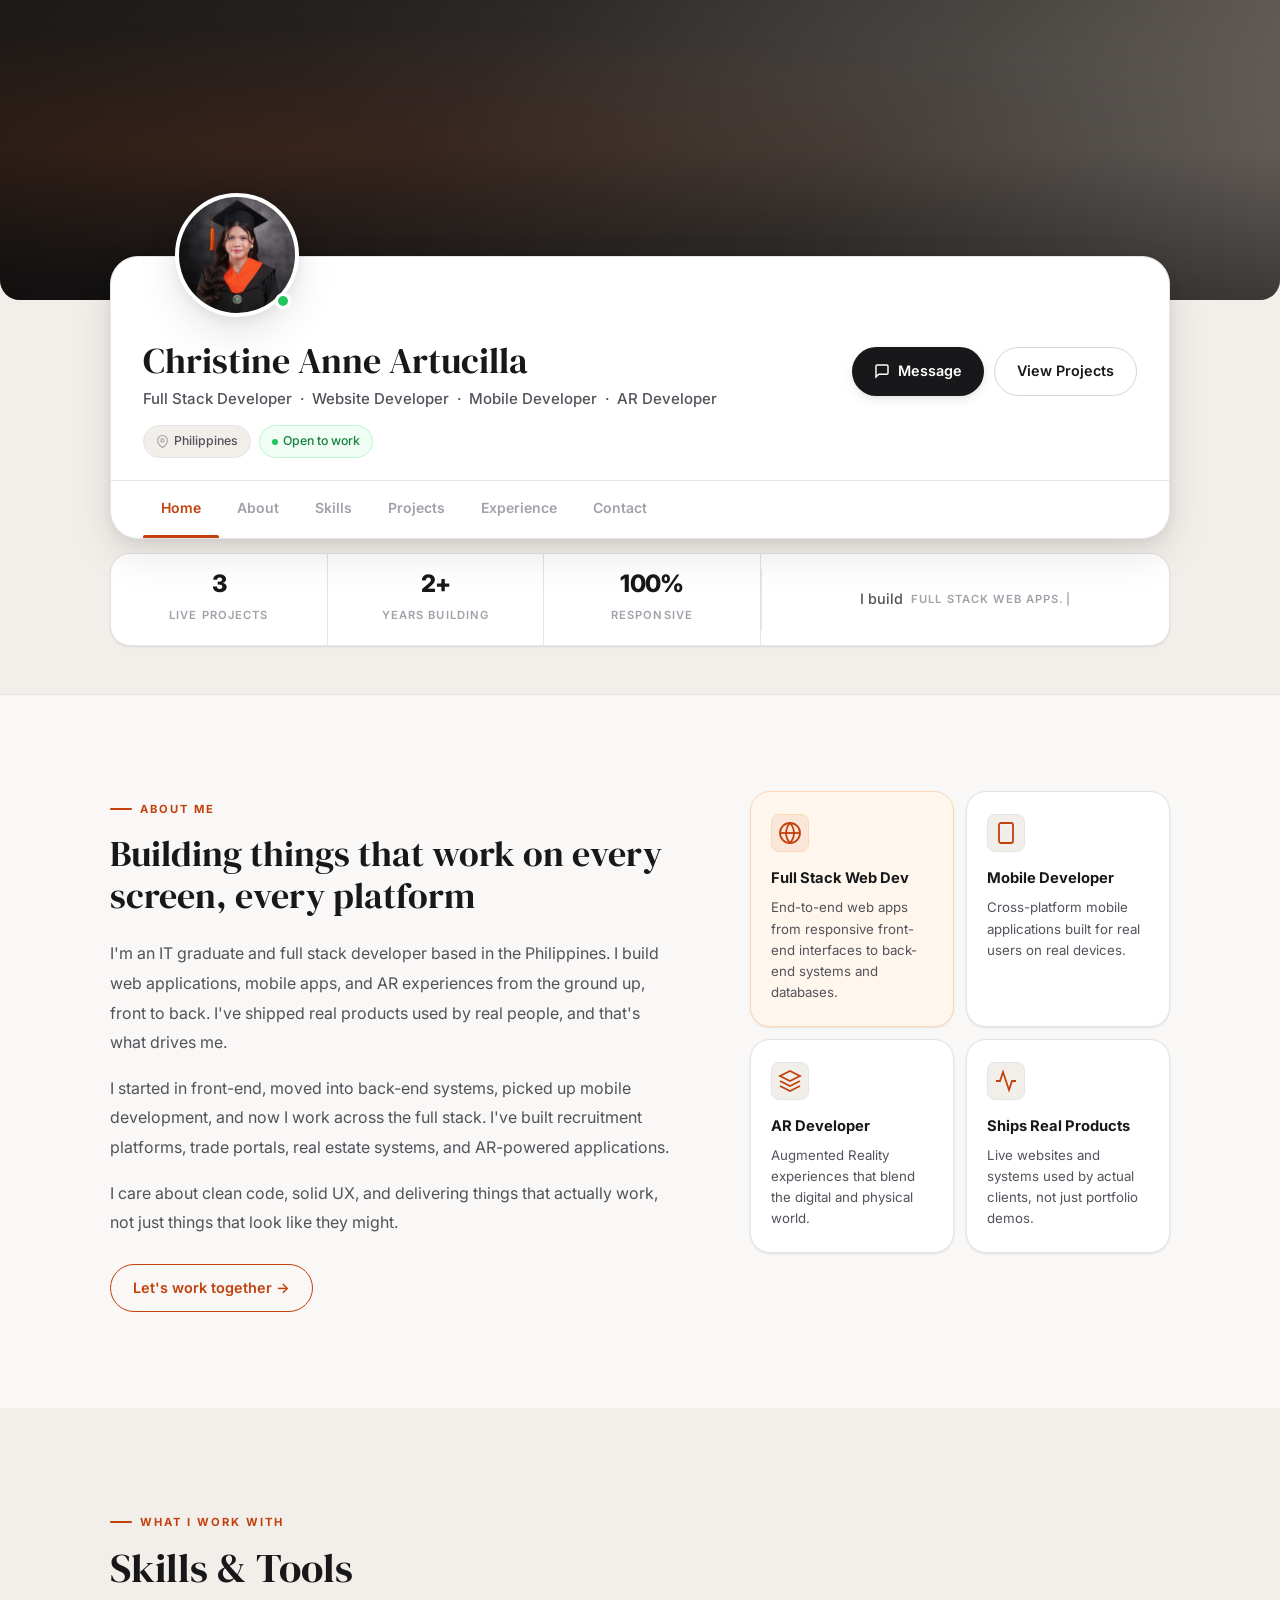
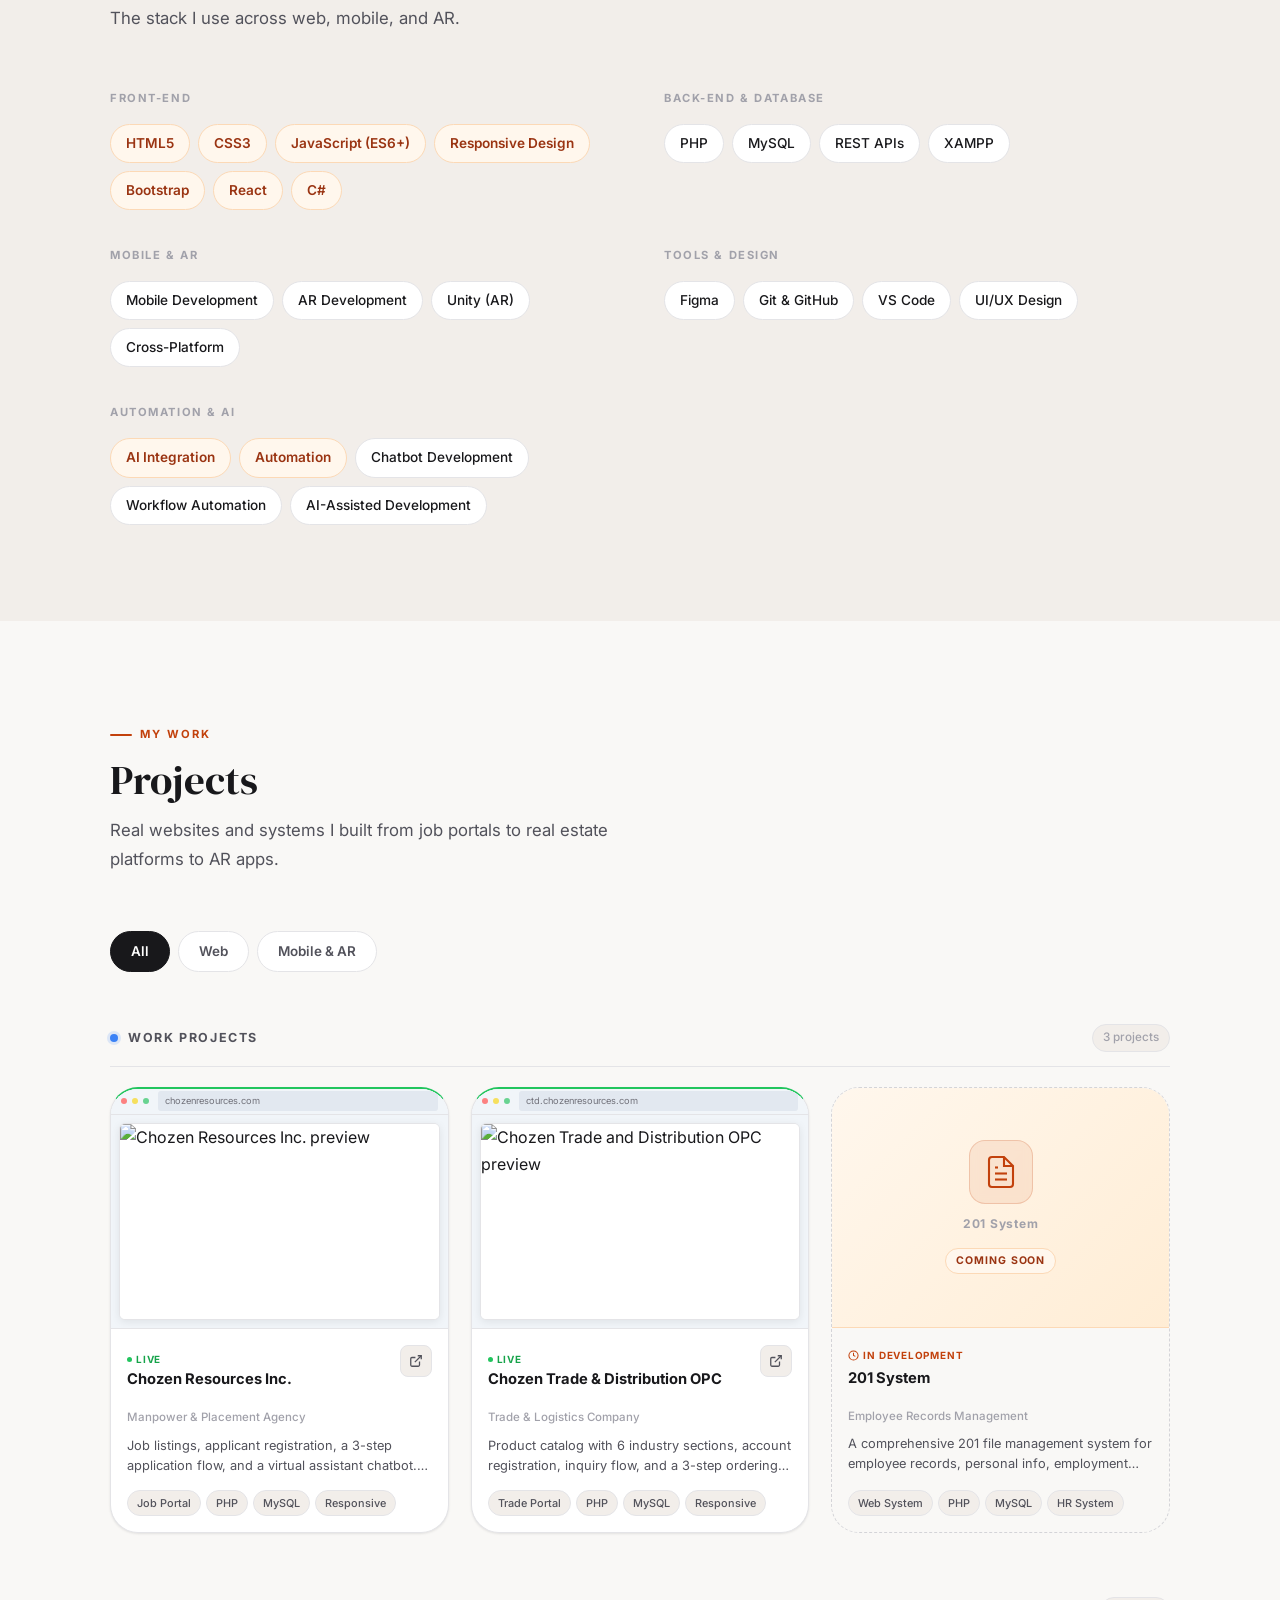
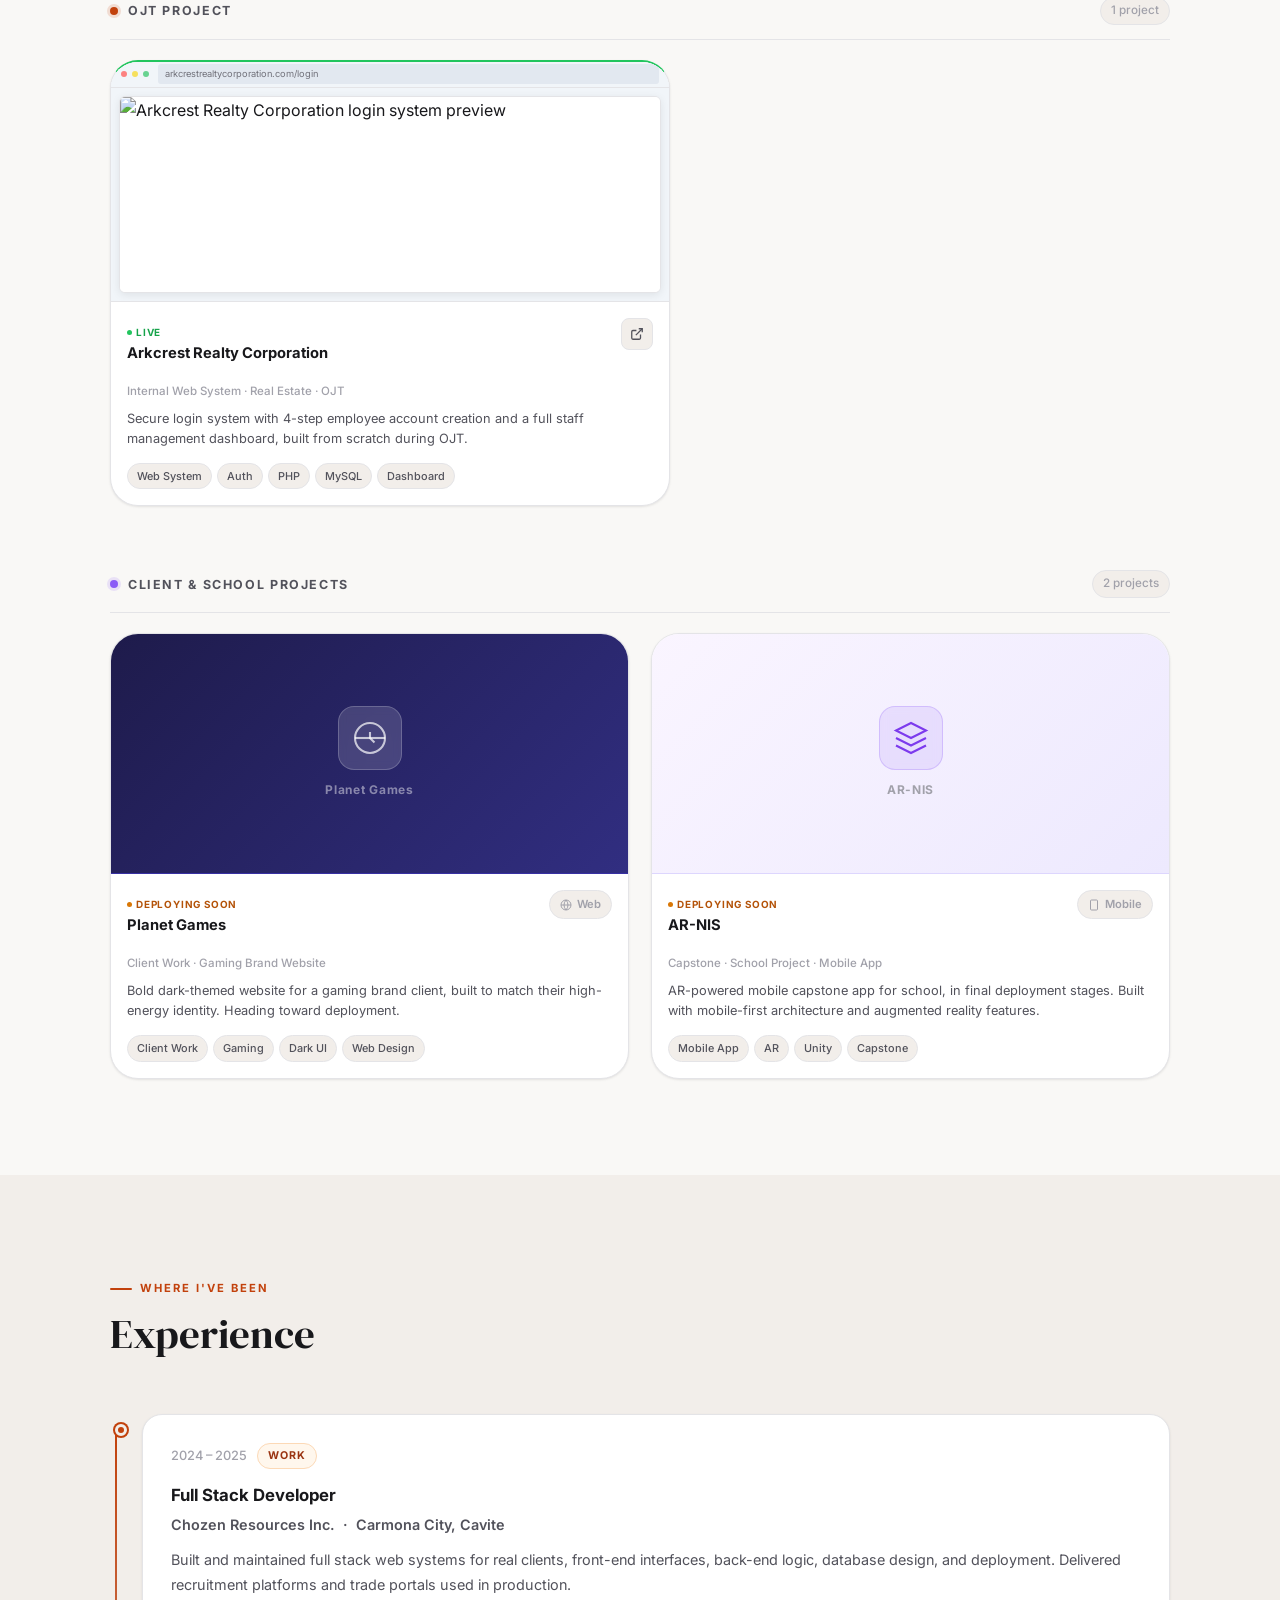
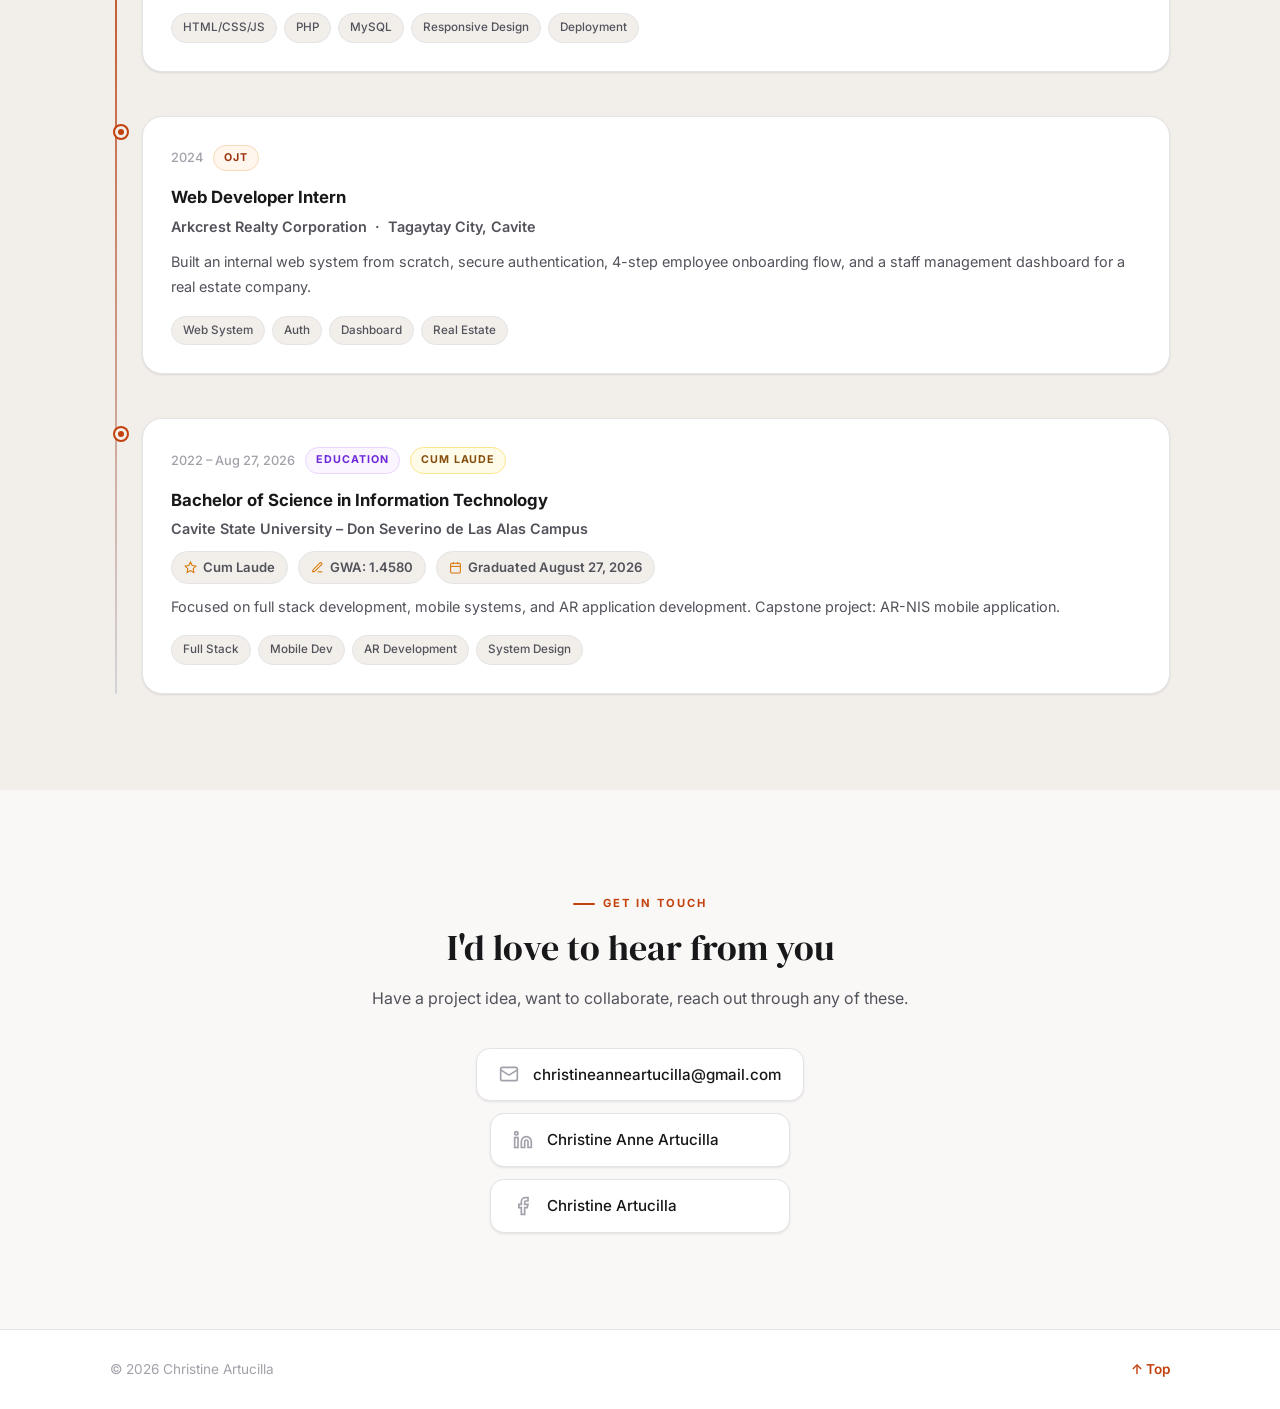
==== commit 5f09cecb: "add Automation and AI skills group" ====
--- a/index.html
+++ b/index.html
@@ -206,6 +206,16 @@
               <span class="skill-pill">Git &amp; GitHub</span>
               <span class="skill-pill">VS Code</span>
               <span class="skill-pill">UI/UX Design</span>
+            </div>
+          </div>
+          <div class="skill-group">
+            <h3 class="skill-group-title">Automation &amp; AI</h3>
+            <div class="skill-pills">
+              <span class="skill-pill skill-pill--core">AI Integration</span>
+              <span class="skill-pill skill-pill--core">Automation</span>
+              <span class="skill-pill">Chatbot Development</span>
+              <span class="skill-pill">Workflow Automation</span>
+              <span class="skill-pill">AI-Assisted Development</span>
             </div>
           </div>
         </div>
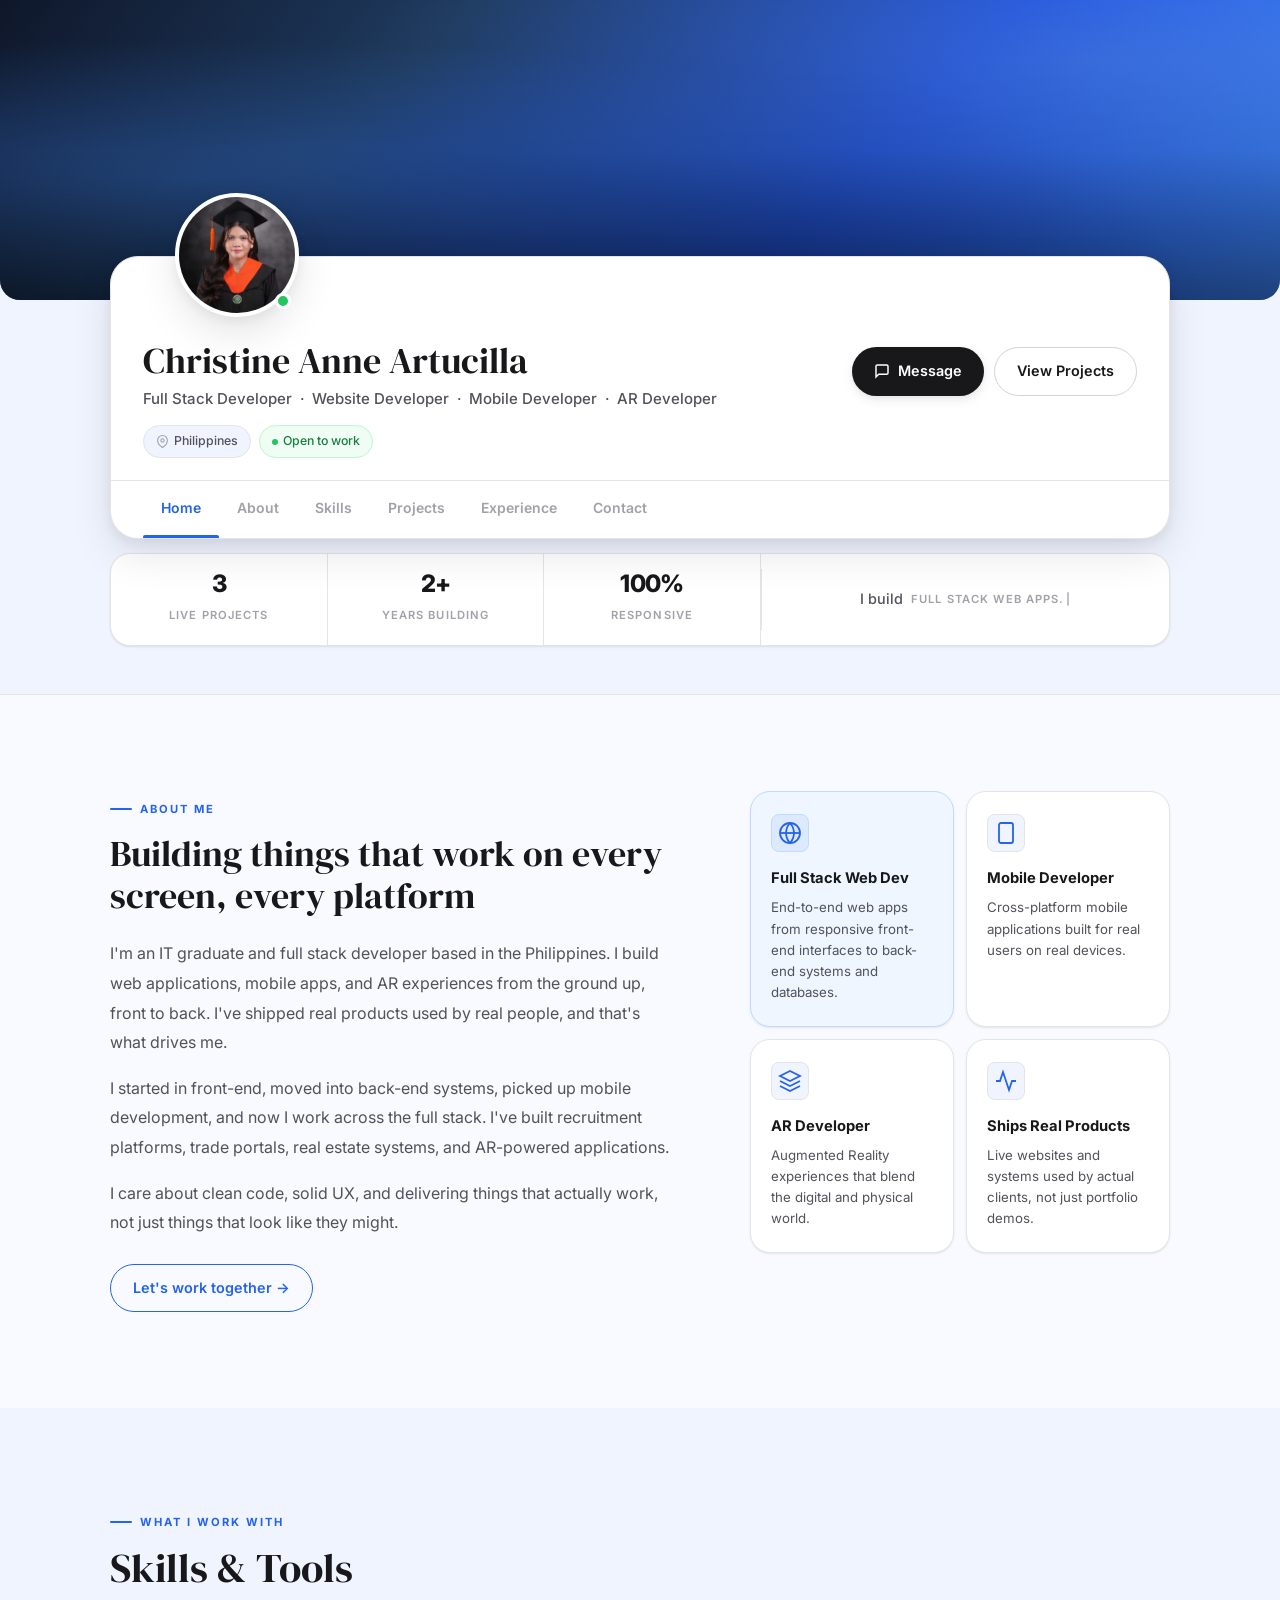
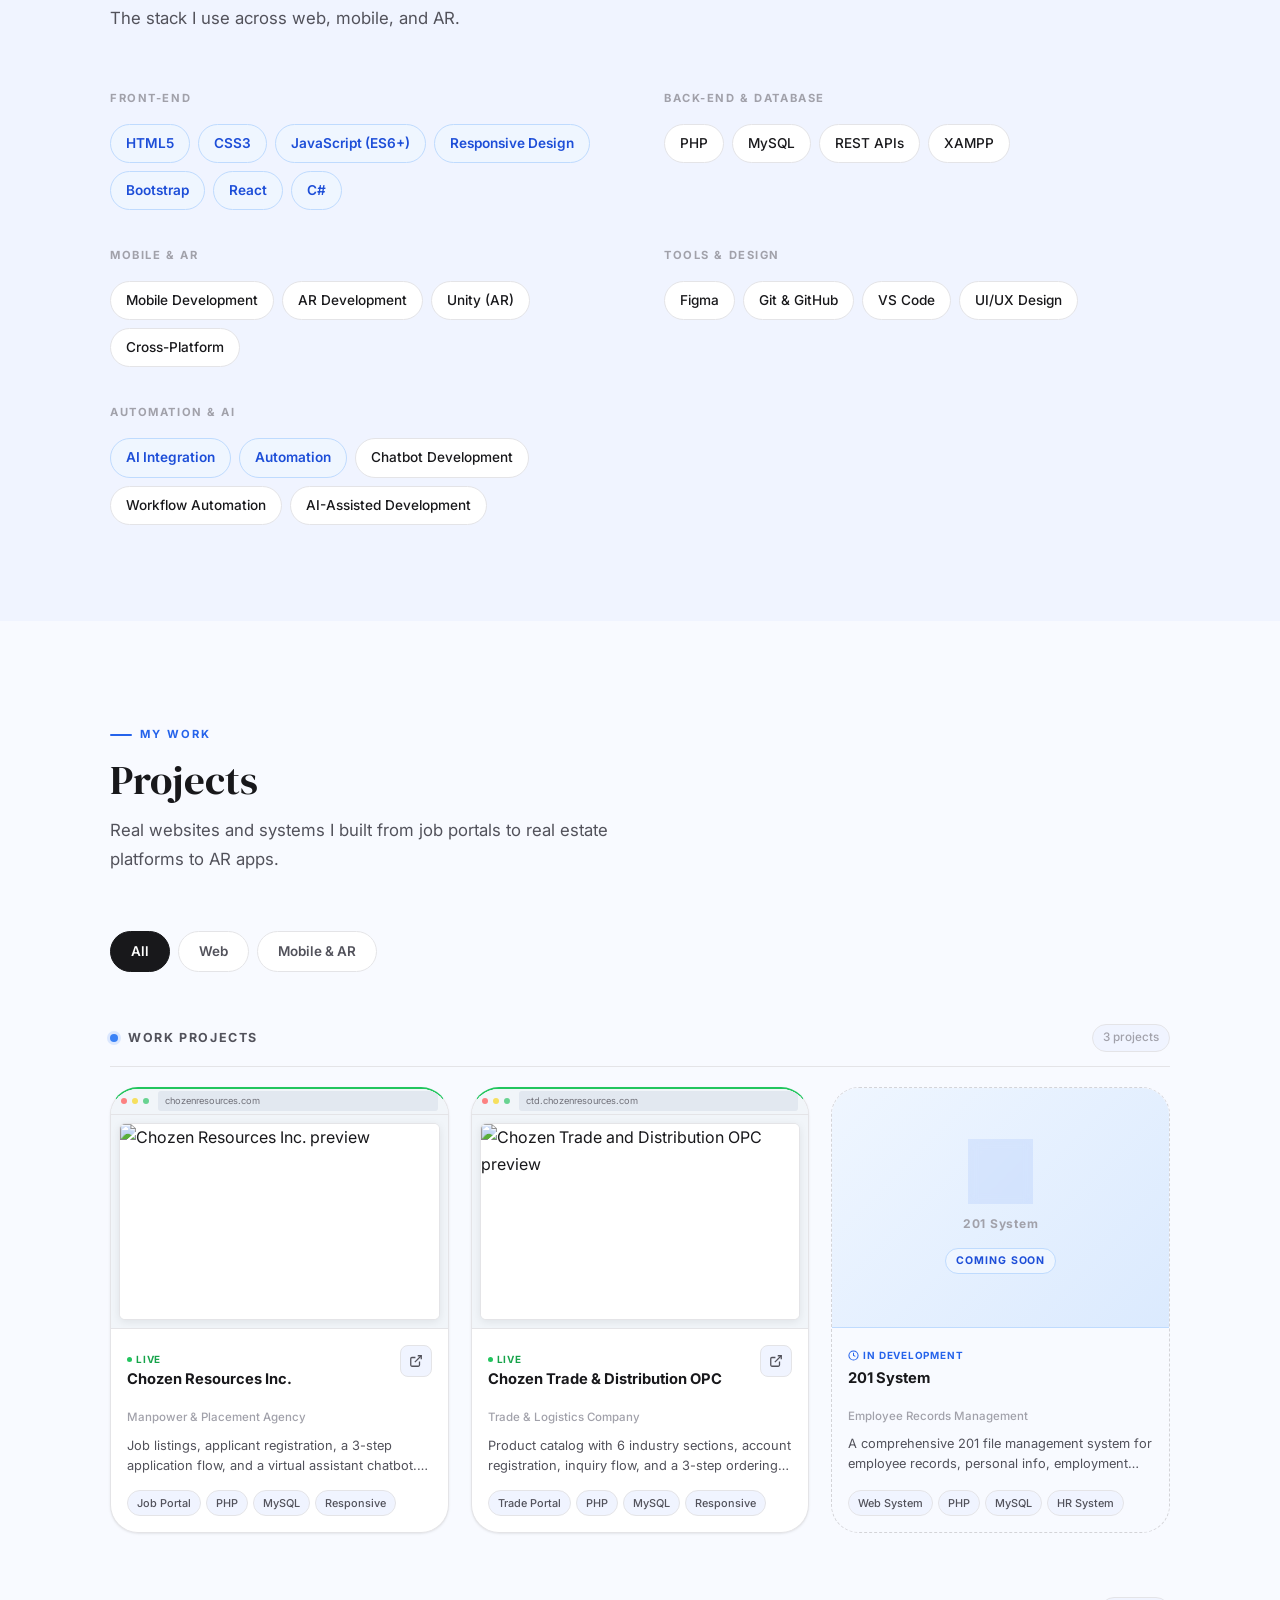
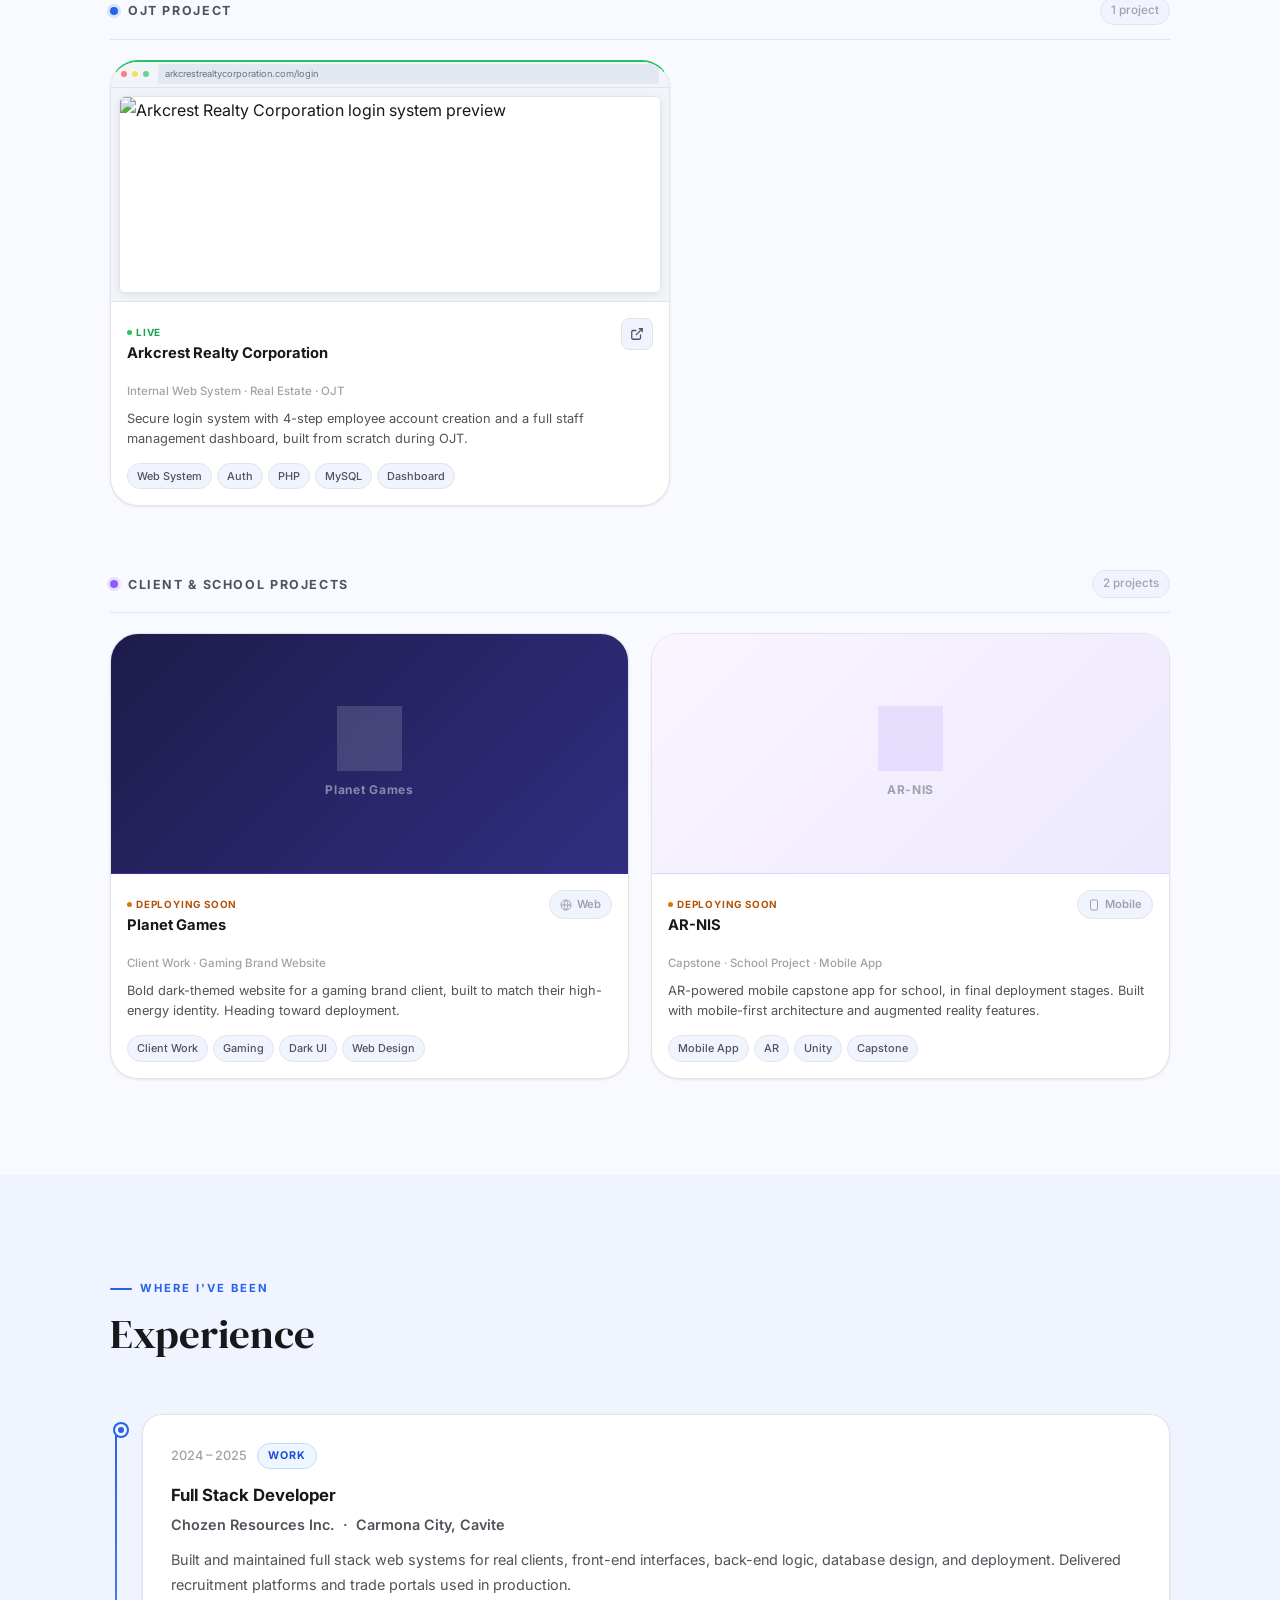
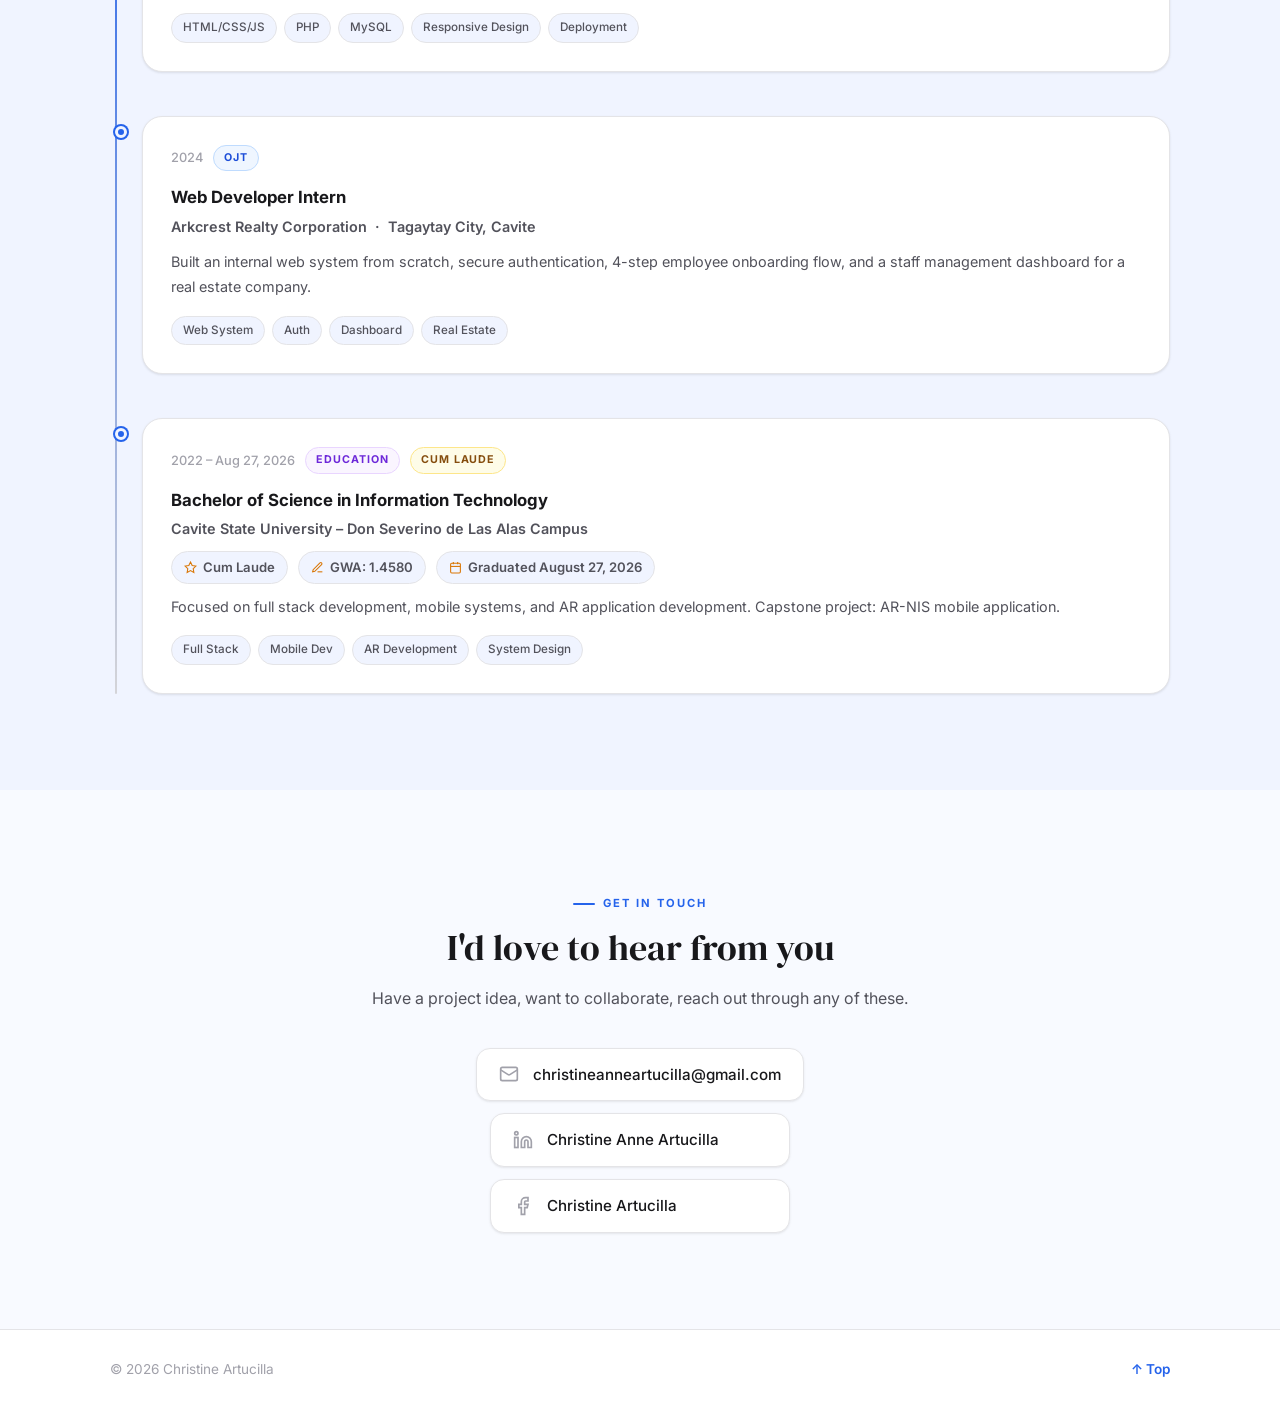
==== commit 176f33de: "add blue code rain background effect" ====
--- a/index.html
+++ b/index.html
@@ -10,6 +10,9 @@
   <link rel="stylesheet" href="css/style.css" />
 </head>
 <body>
+
+  <!-- Code rain canvas -->
+  <canvas id="codeRain" aria-hidden="true"></canvas>
 
   <main>
 
--- a/css/style.css
+++ b/css/style.css
@@ -3,8 +3,8 @@
    ══════════════════════════════════════════════ */
 
 :root {
-  --bg:          #f9f8f6;
-  --bg-2:        #f2eeea;
+  --bg:          #f8faff;
+  --bg-2:        #f0f4ff;
   --surface:     #ffffff;
   --text:        #18181b;
   --text-2:      #52525b;
@@ -12,9 +12,9 @@
   --border:      #e4e4e7;
   --border-2:    #d4d4d8;
 
-  --accent:      #c2410c;
-  --accent-bg:   #fff7ed;
-  --accent-dark: #9a3412;
+  --accent:      #2563eb;
+  --accent-bg:   #eff6ff;
+  --accent-dark: #1d4ed8;
 
   --radius-sm:   8px;
   --radius-md:   14px;
@@ -32,6 +32,20 @@
 
   --font-serif: 'DM Serif Display', Georgia, serif;
   --font-sans:  'Inter', system-ui, -apple-system, sans-serif;
+}
+
+/* ── Code Rain Canvas ── */
+#codeRain {
+  position: fixed;
+  top: 0; left: 0;
+  width: 100%; height: 100%;
+  z-index: 0;
+  pointer-events: none;
+  opacity: 0.07;
+}
+main, footer {
+  position: relative;
+  z-index: 1;
 }
 
 /* ── Reset ─────────────────────────────────── */
@@ -152,7 +166,7 @@
 .cover-photo {
   position: relative;
   height: 300px;
-  background: linear-gradient(135deg, #1c1917 0%, #292524 35%, #44403c 65%, #78716c 100%);
+  background: linear-gradient(135deg, #0f172a 0%, #1e3a5f 30%, #1d4ed8 65%, #3b82f6 100%);
   overflow: hidden;
   border-radius: 0 0 20px 20px;
 }
@@ -161,8 +175,9 @@
   position: absolute;
   inset: 0;
   background:
-    radial-gradient(ellipse at 20% 50%, rgba(194,65,12,0.15) 0%, transparent 60%),
-    radial-gradient(ellipse at 80% 20%, rgba(120,113,108,0.2) 0%, transparent 50%);
+    radial-gradient(ellipse at 15% 60%, rgba(59,130,246,0.35) 0%, transparent 55%),
+    radial-gradient(ellipse at 85% 20%, rgba(147,197,253,0.2) 0%, transparent 50%),
+    radial-gradient(ellipse at 50% 100%, rgba(30,58,138,0.5) 0%, transparent 60%);
 }
 .cover-overlay {
   position: absolute;
@@ -440,7 +455,7 @@
 }
 .about-card--accent {
   background: var(--accent-bg);
-  border-color: #fcd9b6;
+  border-color: #bfdbfe;
 }
 .about-card-icon {
   width: 38px; height: 38px;
@@ -453,8 +468,8 @@
   flex-shrink: 0;
 }
 .about-card--accent .about-card-icon {
-  background: rgba(194,65,12,0.09);
-  border-color: #fcd9b6;
+  background: rgba(37,99,235,0.09);
+  border-color: #bfdbfe;
 }
 .about-card strong {
   display: block;
@@ -501,7 +516,7 @@
 }
 .skill-pill--core {
   background: var(--accent-bg);
-  border-color: #fcd9b6;
+  border-color: #bfdbfe;
   color: var(--accent-dark);
   font-weight: 600;
 }
@@ -564,7 +579,7 @@
   flex-shrink: 0;
 }
 .proj-group-dot--blue   { background: #3b82f6; box-shadow: 0 0 0 3px rgba(59,130,246,0.15); }
-.proj-group-dot--orange { background: var(--accent); box-shadow: 0 0 0 3px rgba(194,65,12,0.15); }
+.proj-group-dot--orange { background: var(--accent); box-shadow: 0 0 0 3px rgba(37,99,235,0.15); }
 .proj-group-dot--purple { background: #8b5cf6; box-shadow: 0 0 0 3px rgba(139,92,246,0.15); }
 .proj-group-title {
   font-size: 0.78rem;
@@ -803,8 +818,8 @@
   border-bottom: 1px solid #3730a3;
 }
 .proj-thumb--warm {
-  background: linear-gradient(135deg, #fff7ed 0%, #ffedd5 100%);
-  border-bottom: 1px solid #fcd9b6;
+  background: linear-gradient(135deg, #eff6ff 0%, #dbeafe 100%);
+  border-bottom: 1px solid #bfdbfe;
 }
 .proj-placeholder-icon {
   width: 64px; height: 64px;
@@ -820,8 +835,8 @@
   color: #7c3aed;
 }
 .proj-thumb--warm .proj-placeholder-icon {
-  background: rgba(194,65,12,0.09);
-  border-color: rgba(194,65,12,0.2);
+  background: rgba(37,99,235,0.09);
+  border-color: rgba(37,99,235,0.2);
   color: var(--accent);
 }
 .proj-thumb--dark .proj-placeholder-icon {
@@ -843,7 +858,7 @@
   text-transform: uppercase;
   color: var(--accent-dark);
   background: var(--accent-bg);
-  border: 1px solid #fcd9b6;
+  border: 1px solid #bfdbfe;
   padding: 3px 10px;
   border-radius: var(--radius-pill);
   margin-top: 4px;
@@ -924,7 +939,7 @@
 }
 .proj-link-btn:hover {
   background: var(--accent-bg);
-  border-color: #fcd9b6;
+  border-color: #bfdbfe;
   color: var(--accent);
   transform: translateY(-1px);
 }
@@ -1142,7 +1157,7 @@
   letter-spacing: 0.09em; text-transform: uppercase;
   padding: 3px 10px; border-radius: var(--radius-pill);
   background: var(--accent-bg); color: var(--accent-dark);
-  border: 1px solid #fcd9b6;
+  border: 1px solid #bfdbfe;
 }
 .timeline-badge--edu {
   background: #faf5ff; color: #6d28d9;
@@ -1237,7 +1252,7 @@
 }
 .contact-link:hover {
   background: var(--accent-bg);
-  border-color: #fcd9b6;
+  border-color: #bfdbfe;
   color: var(--accent);
   transform: translateY(-2px);
   box-shadow: var(--shadow-md);
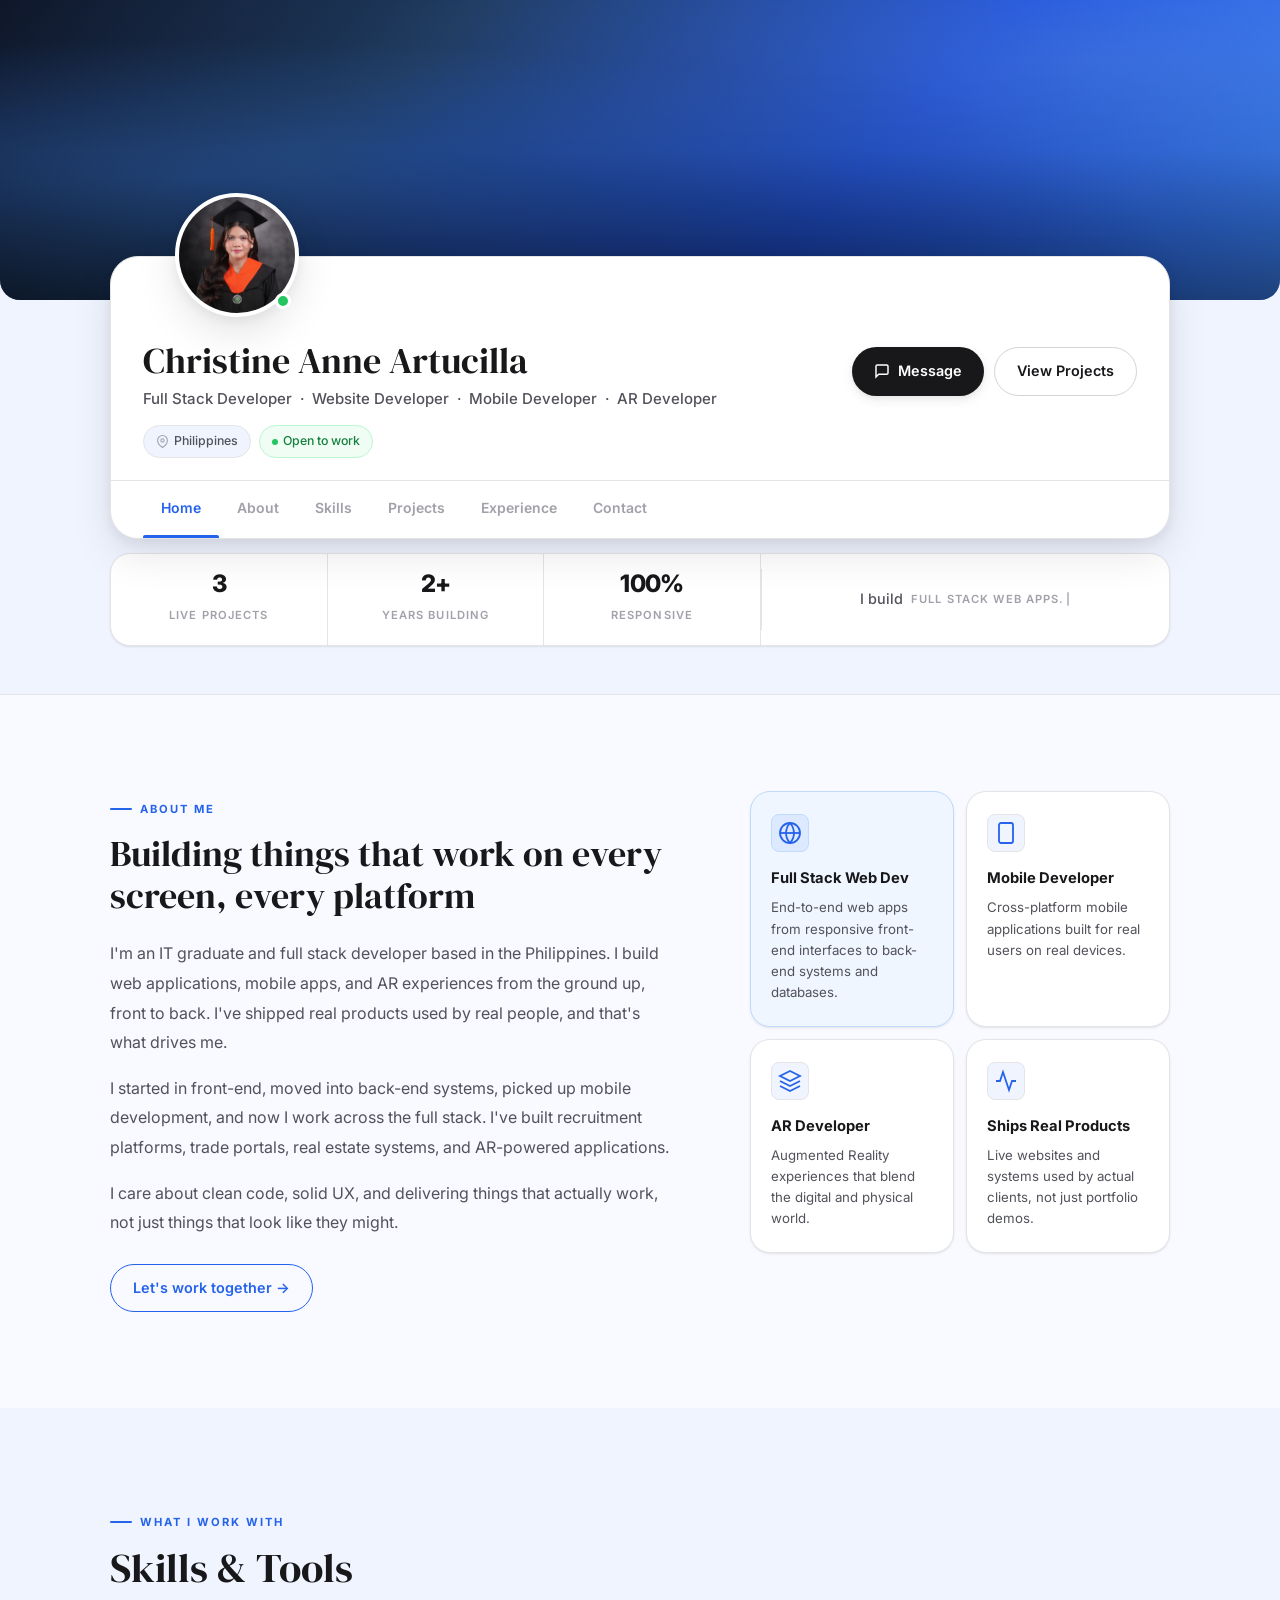
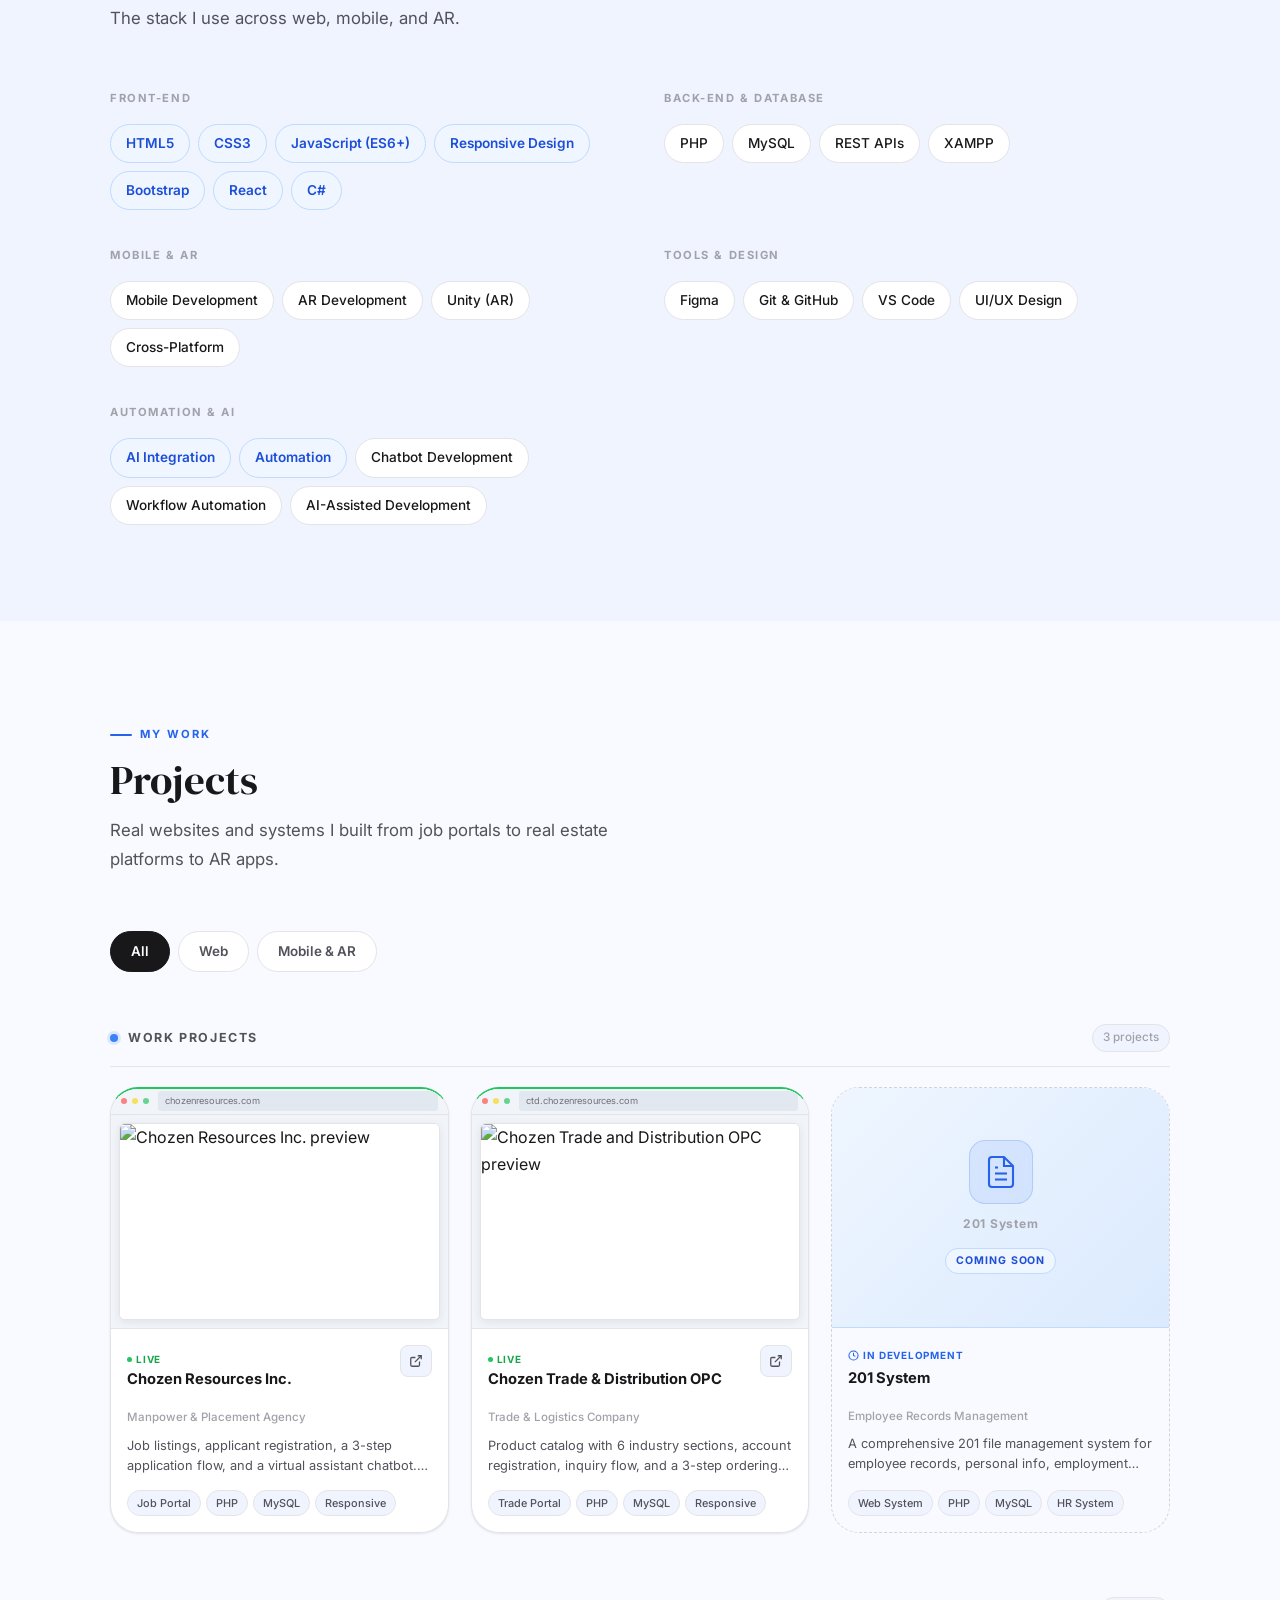
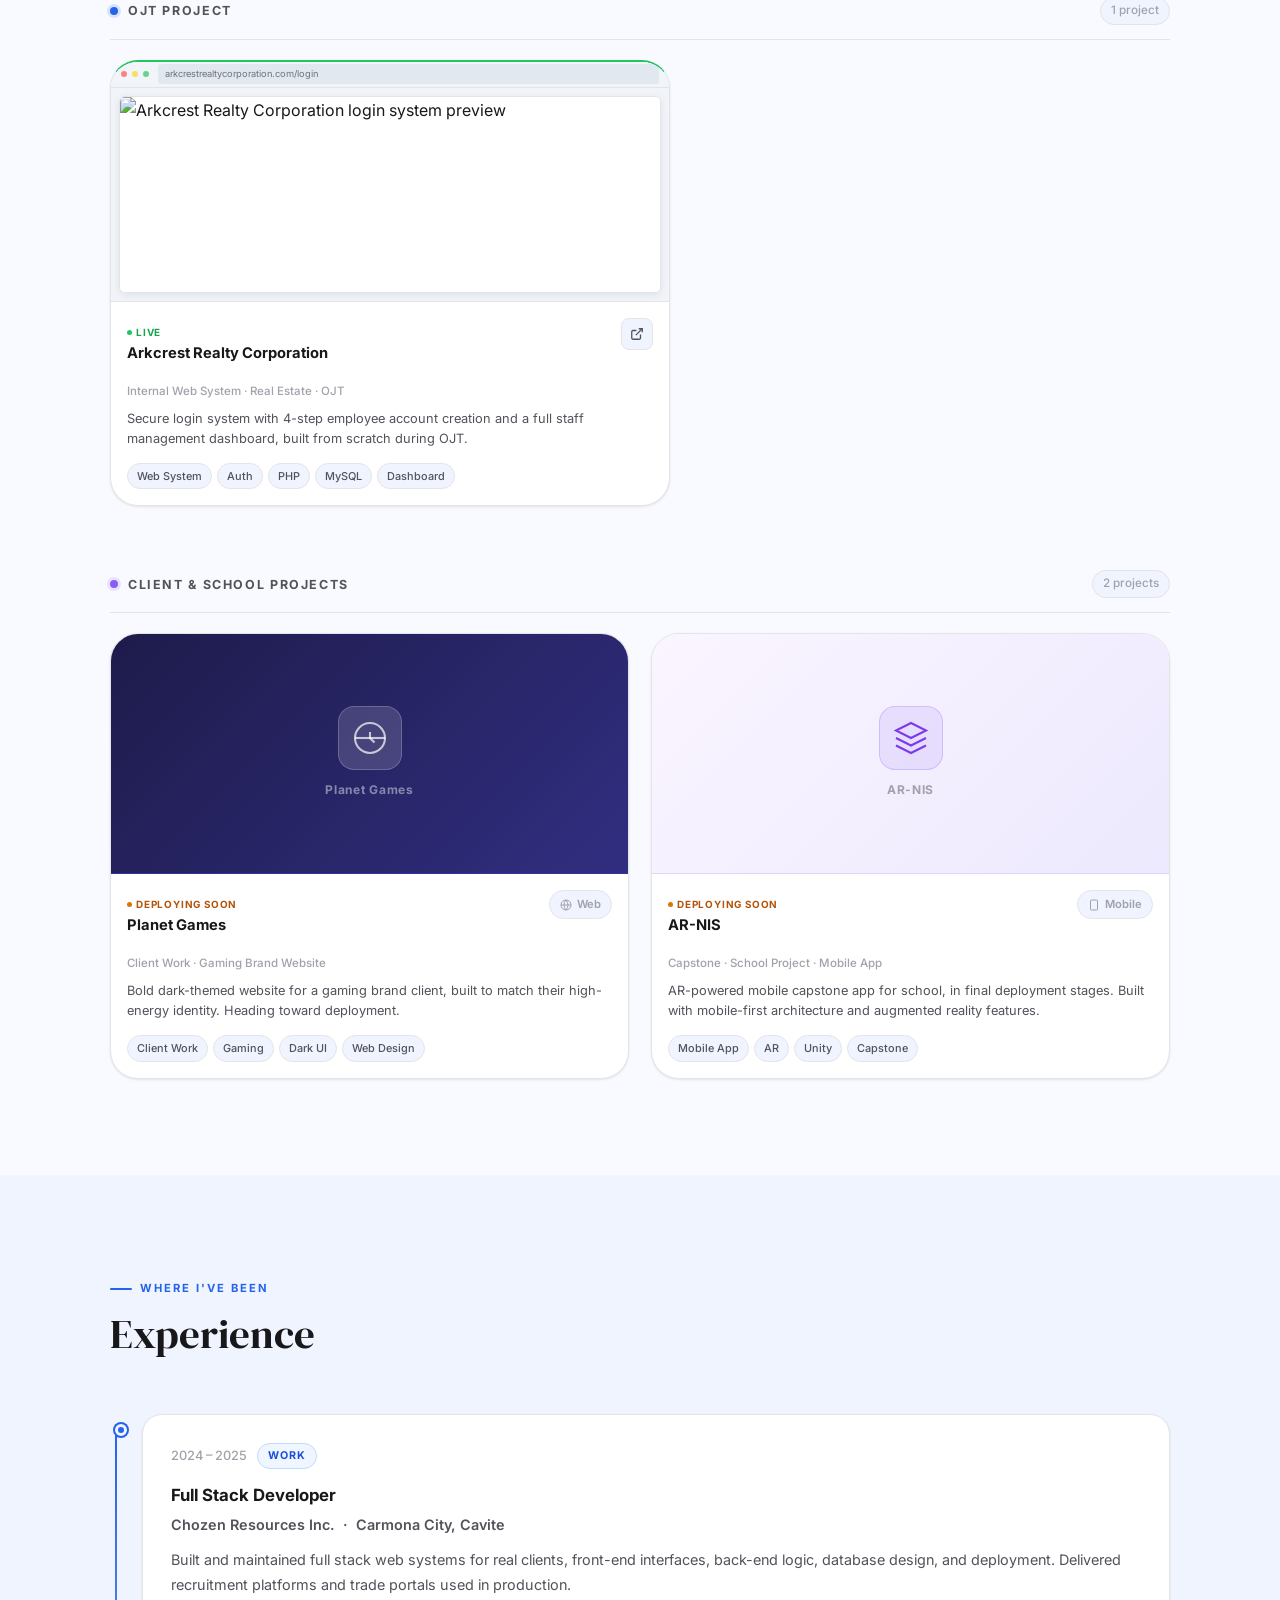
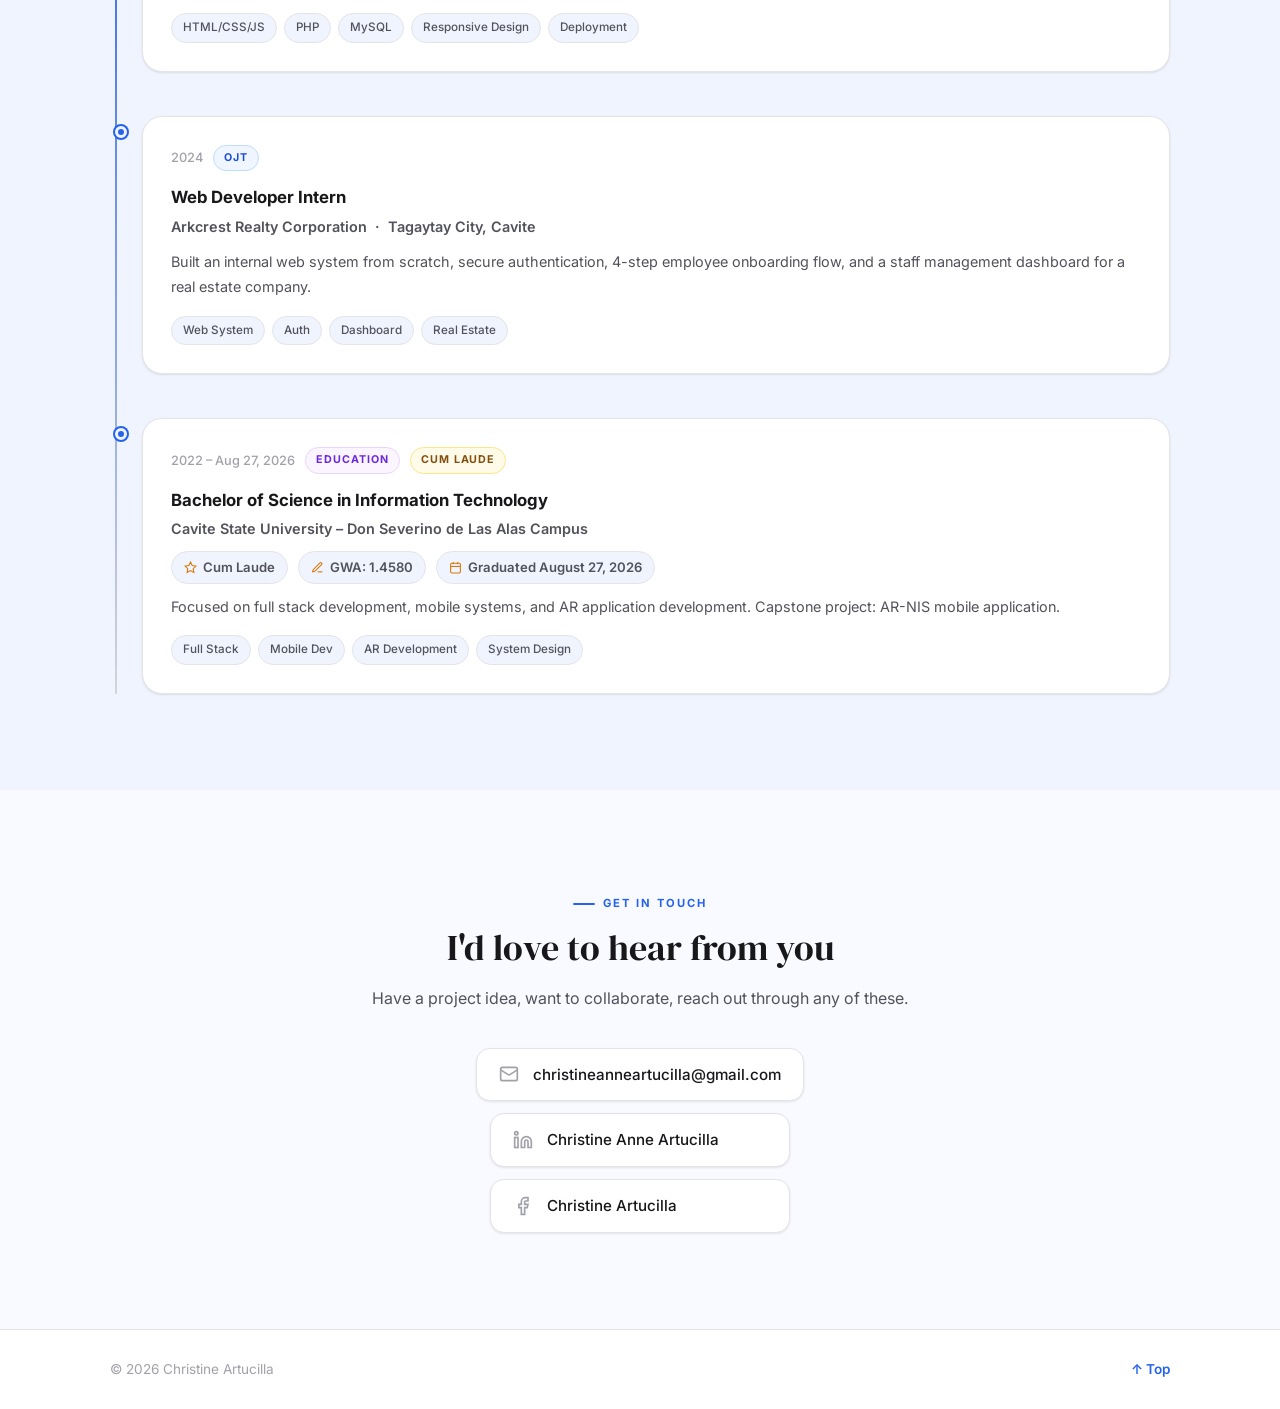
==== commit 9b15a459: "move code rain to cover photo only" ====
--- a/index.html
+++ b/index.html
@@ -11,9 +11,6 @@
 </head>
 <body>
 
-  <!-- Code rain canvas -->
-  <canvas id="codeRain" aria-hidden="true"></canvas>
-
   <main>
 
     <!-- ─── HERO ─────────────────────────────────────────── -->
@@ -21,6 +18,7 @@
 
       <!-- Cover photo -->
       <div class="cover-photo">
+        <canvas id="codeRain" aria-hidden="true"></canvas>
         <div class="cover-overlay" aria-hidden="true"></div>
         <!-- decorative text on cover -->
         <div class="cover-text" aria-hidden="true">
--- a/css/style.css
+++ b/css/style.css
@@ -34,14 +34,13 @@
   --font-sans:  'Inter', system-ui, -apple-system, sans-serif;
 }
 
-/* ── Code Rain Canvas ── */
+/* ── Code Rain Canvas — inside cover photo only ── */
 #codeRain {
-  position: fixed;
+  position: absolute;
   top: 0; left: 0;
   width: 100%; height: 100%;
-  z-index: 0;
+  z-index: 1;
   pointer-events: none;
-  opacity: 0.07;
 }
 main, footer {
   position: relative;
